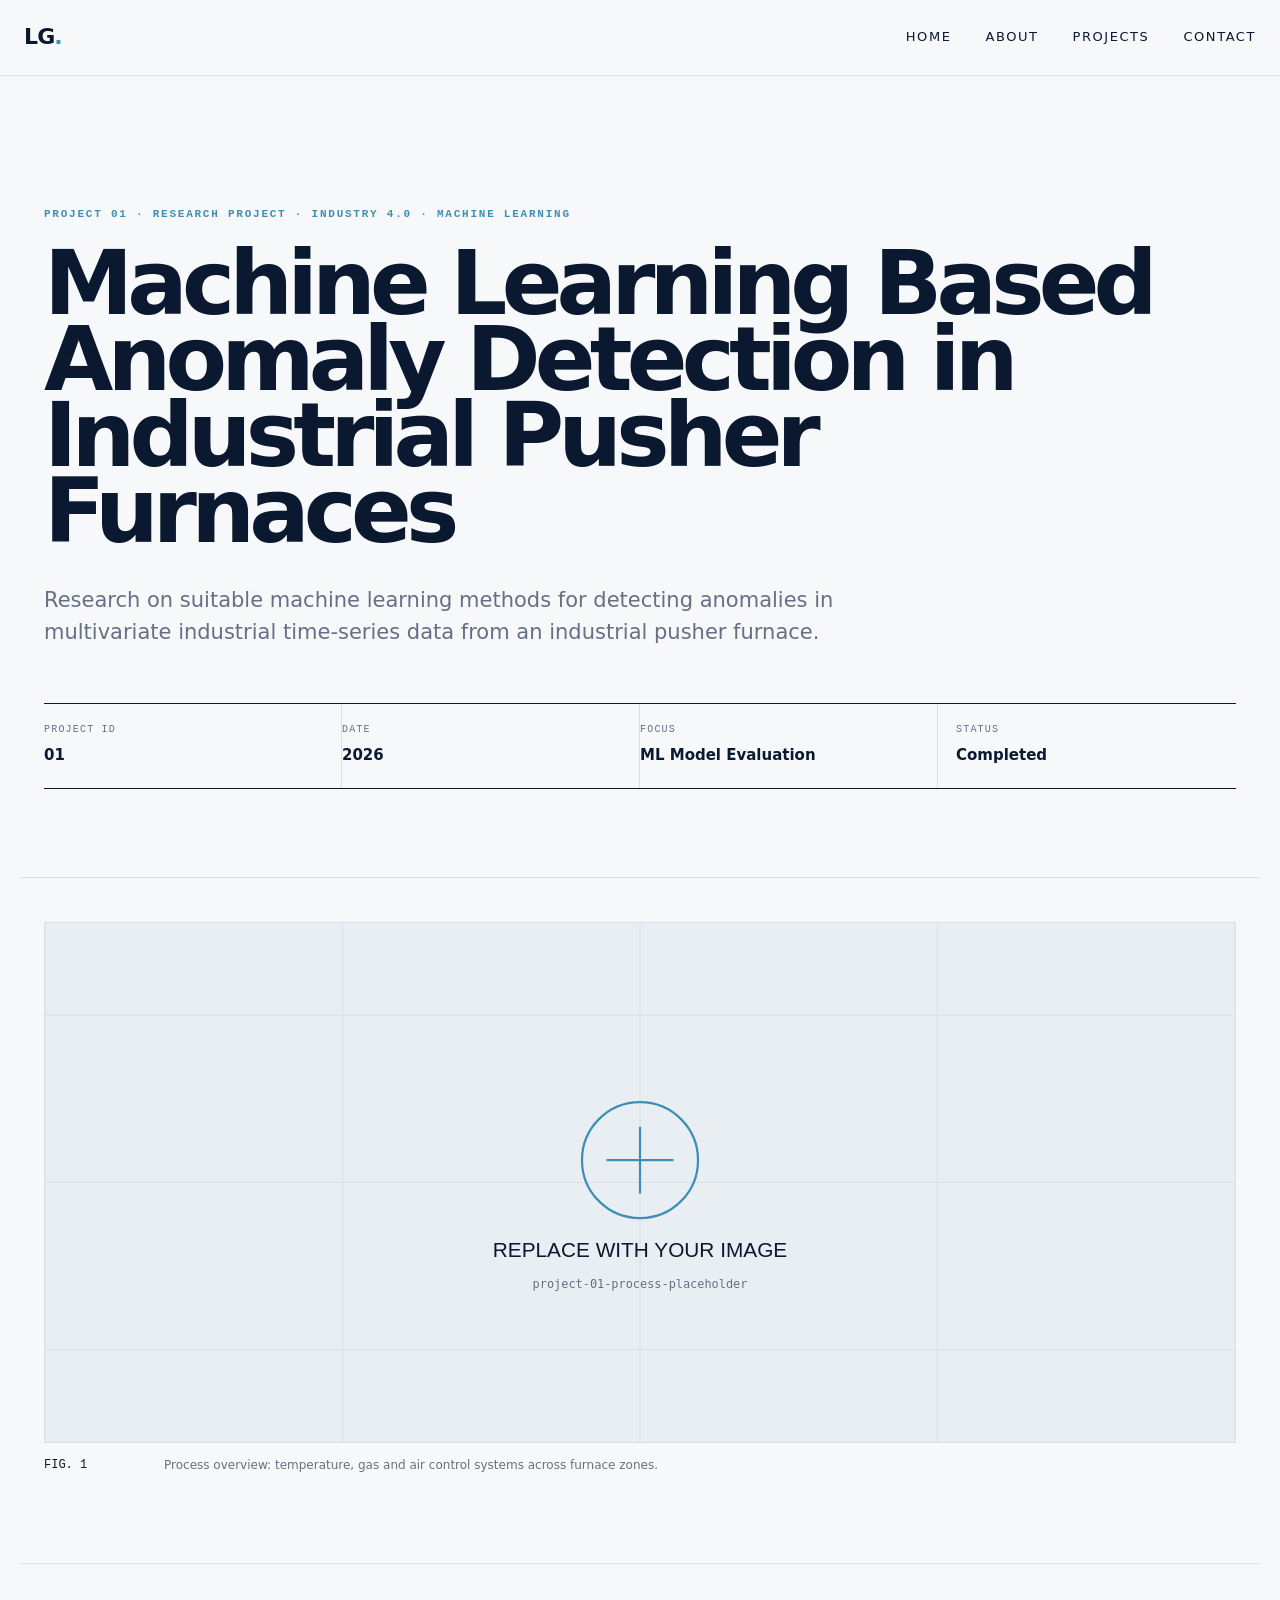
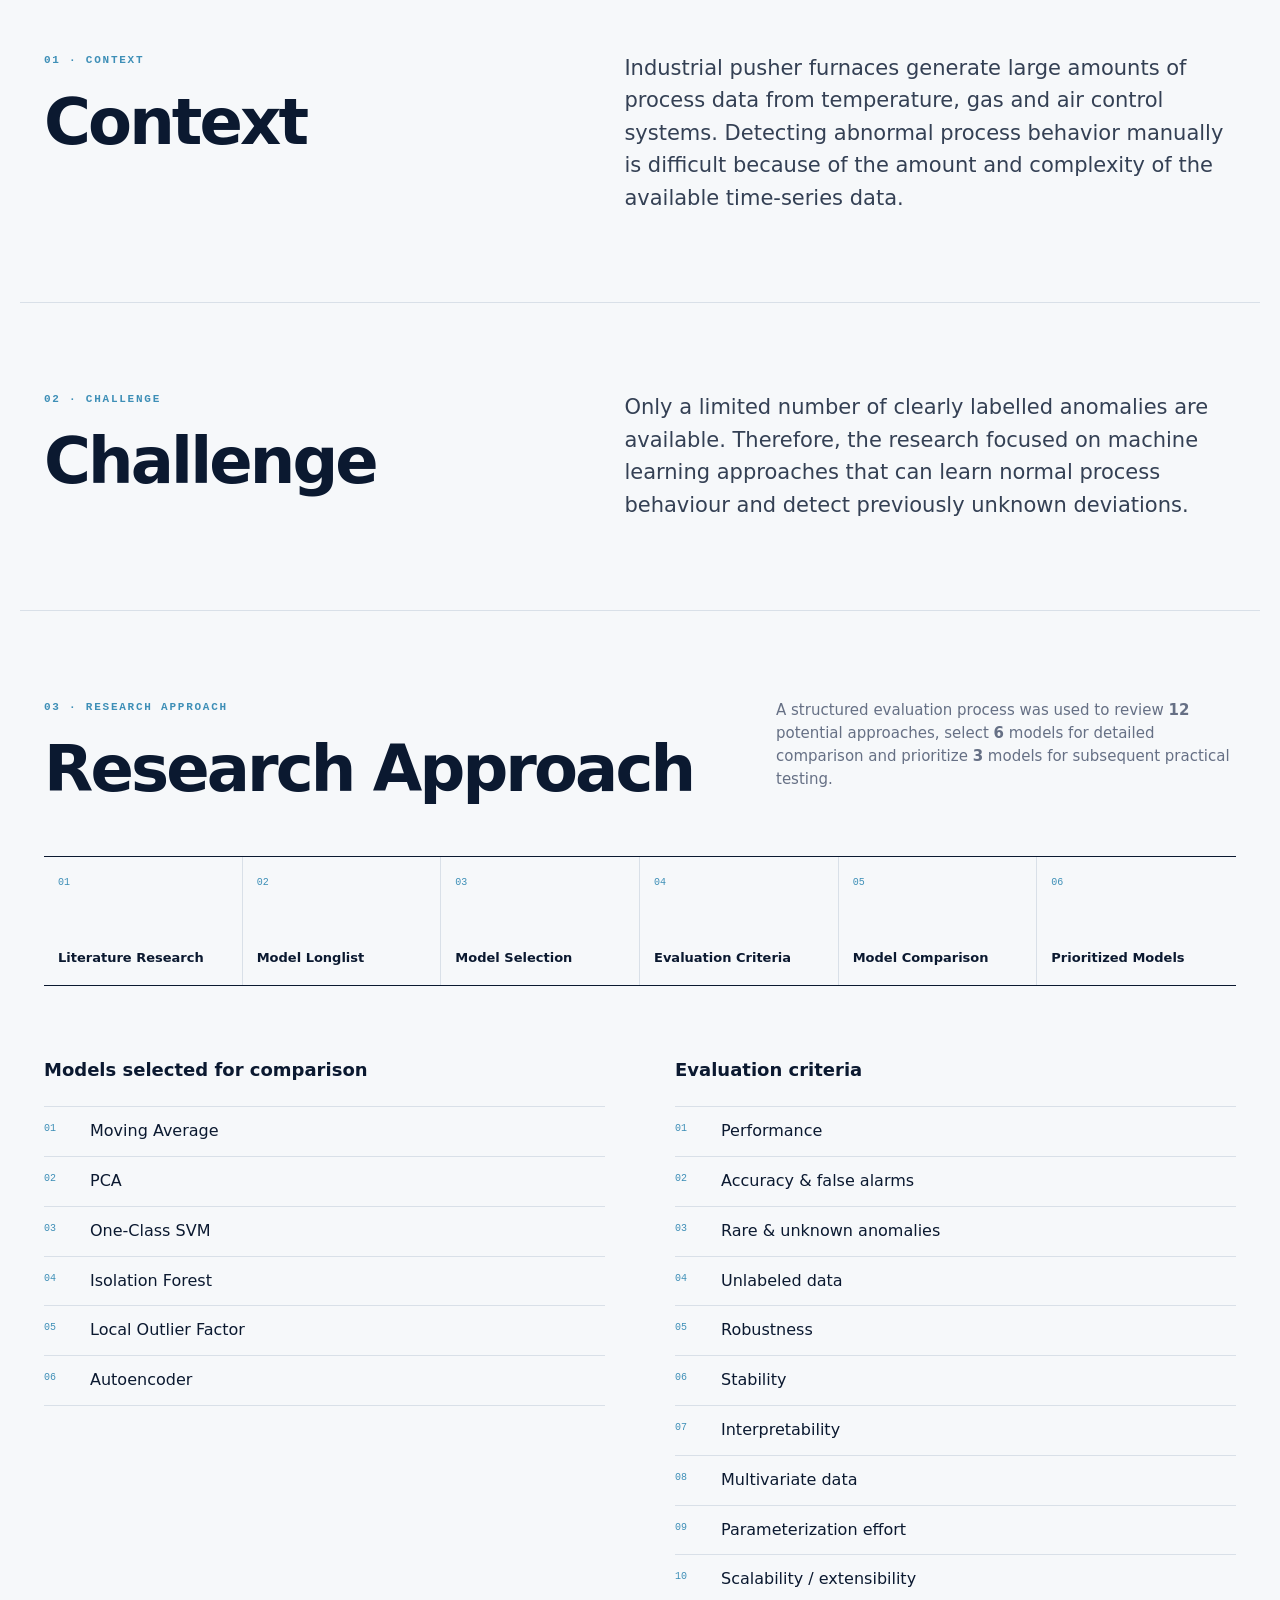
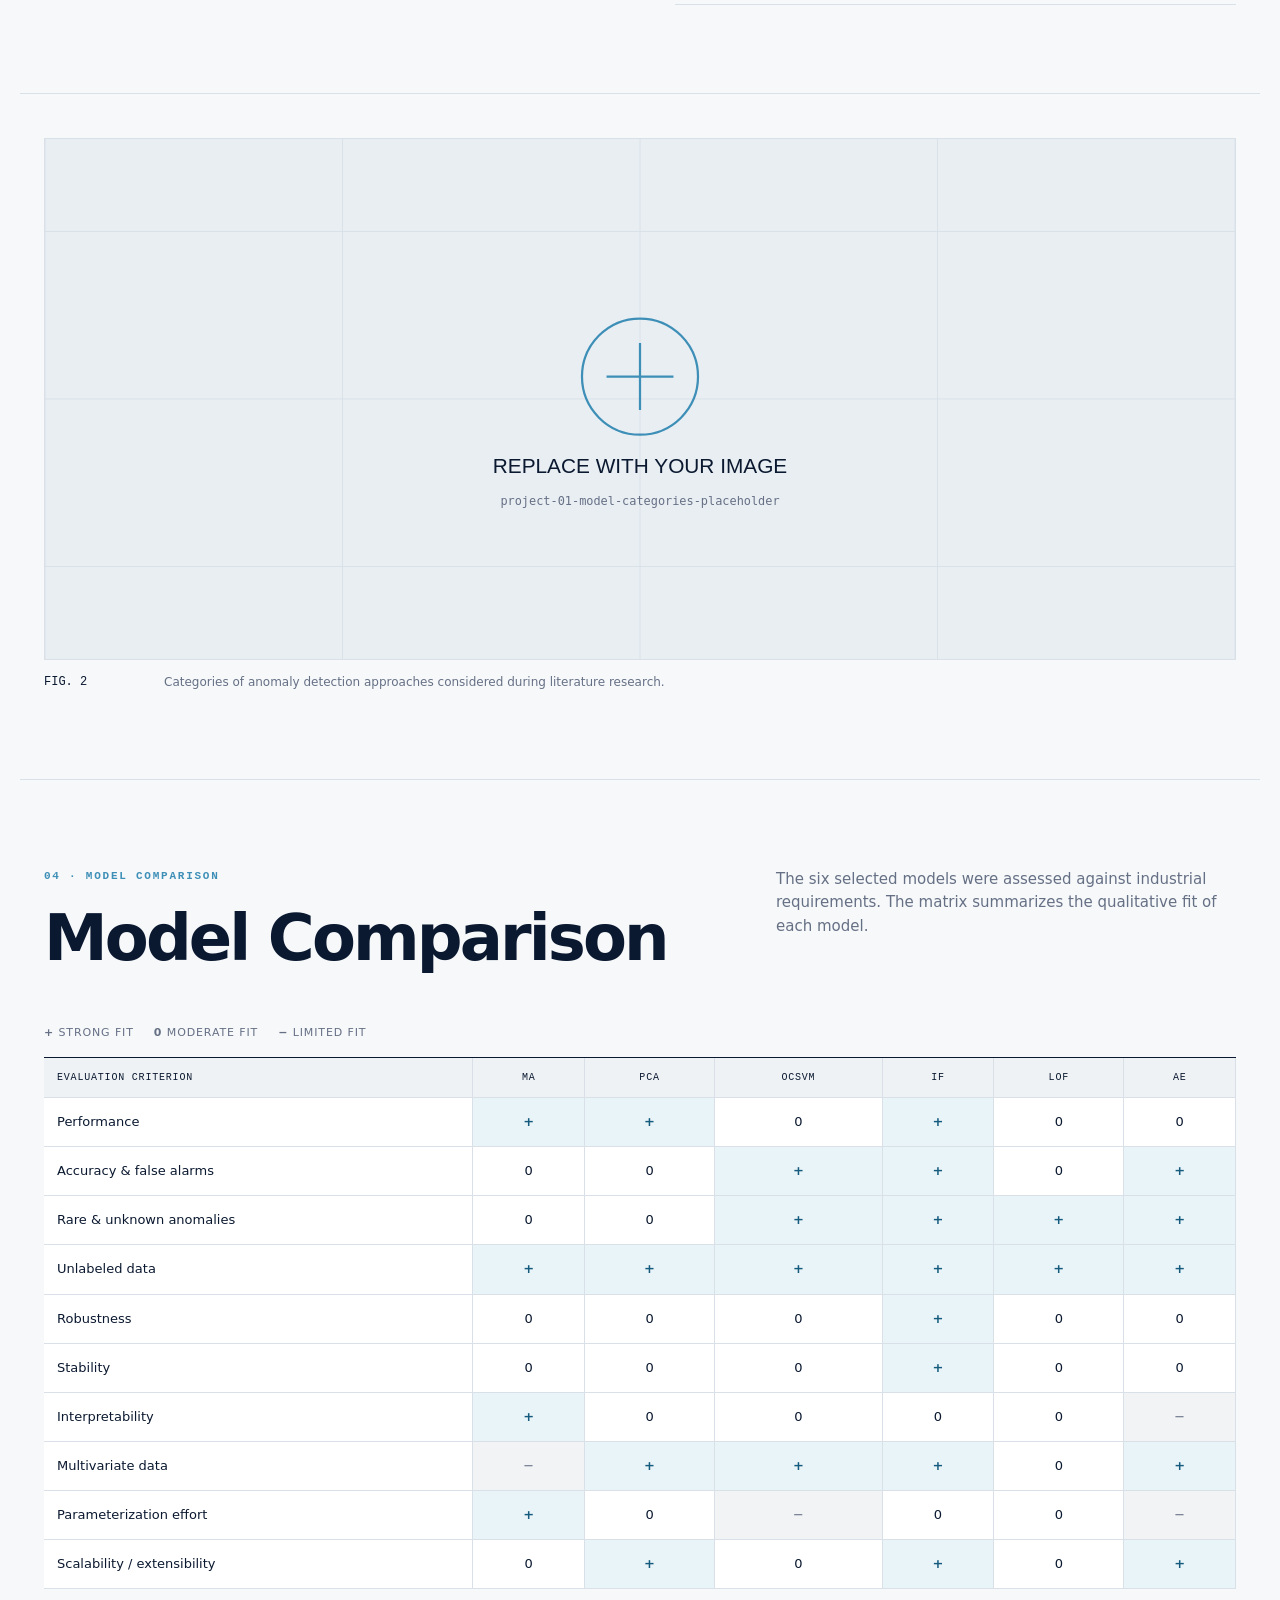
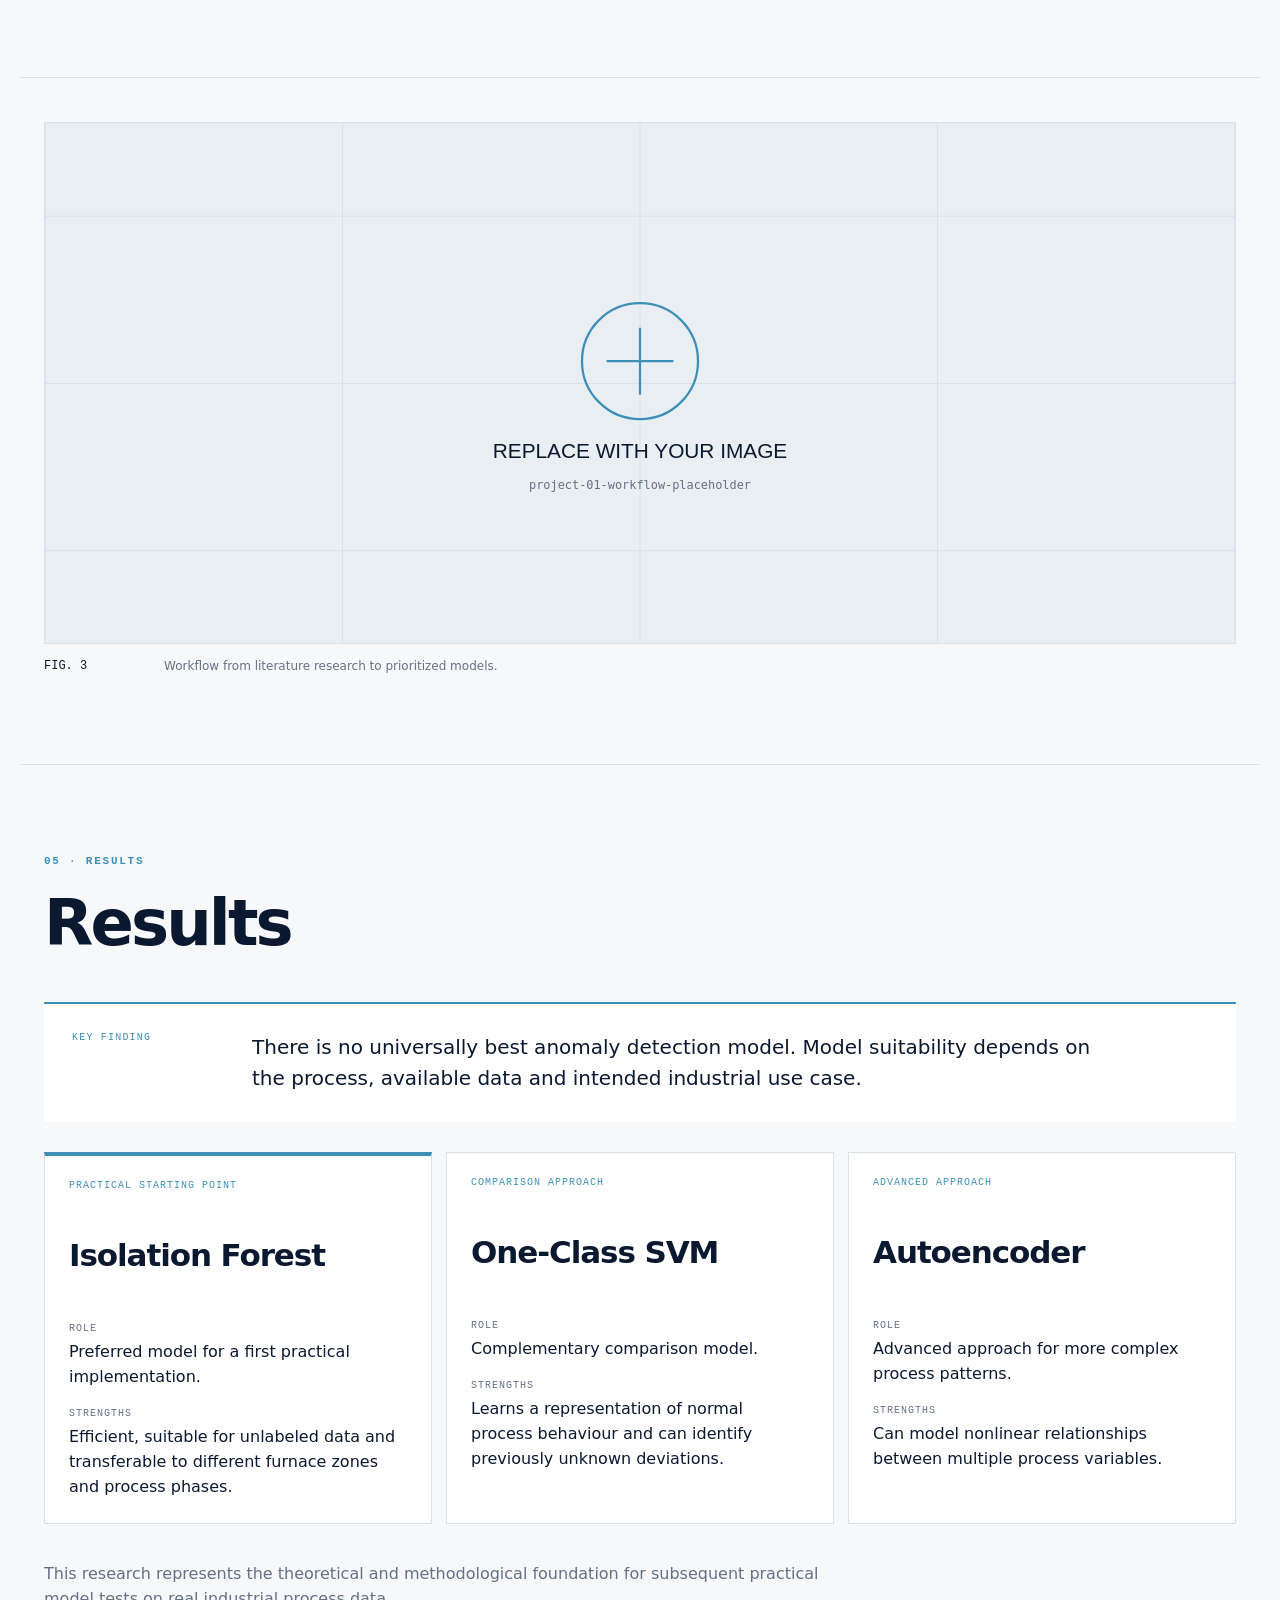
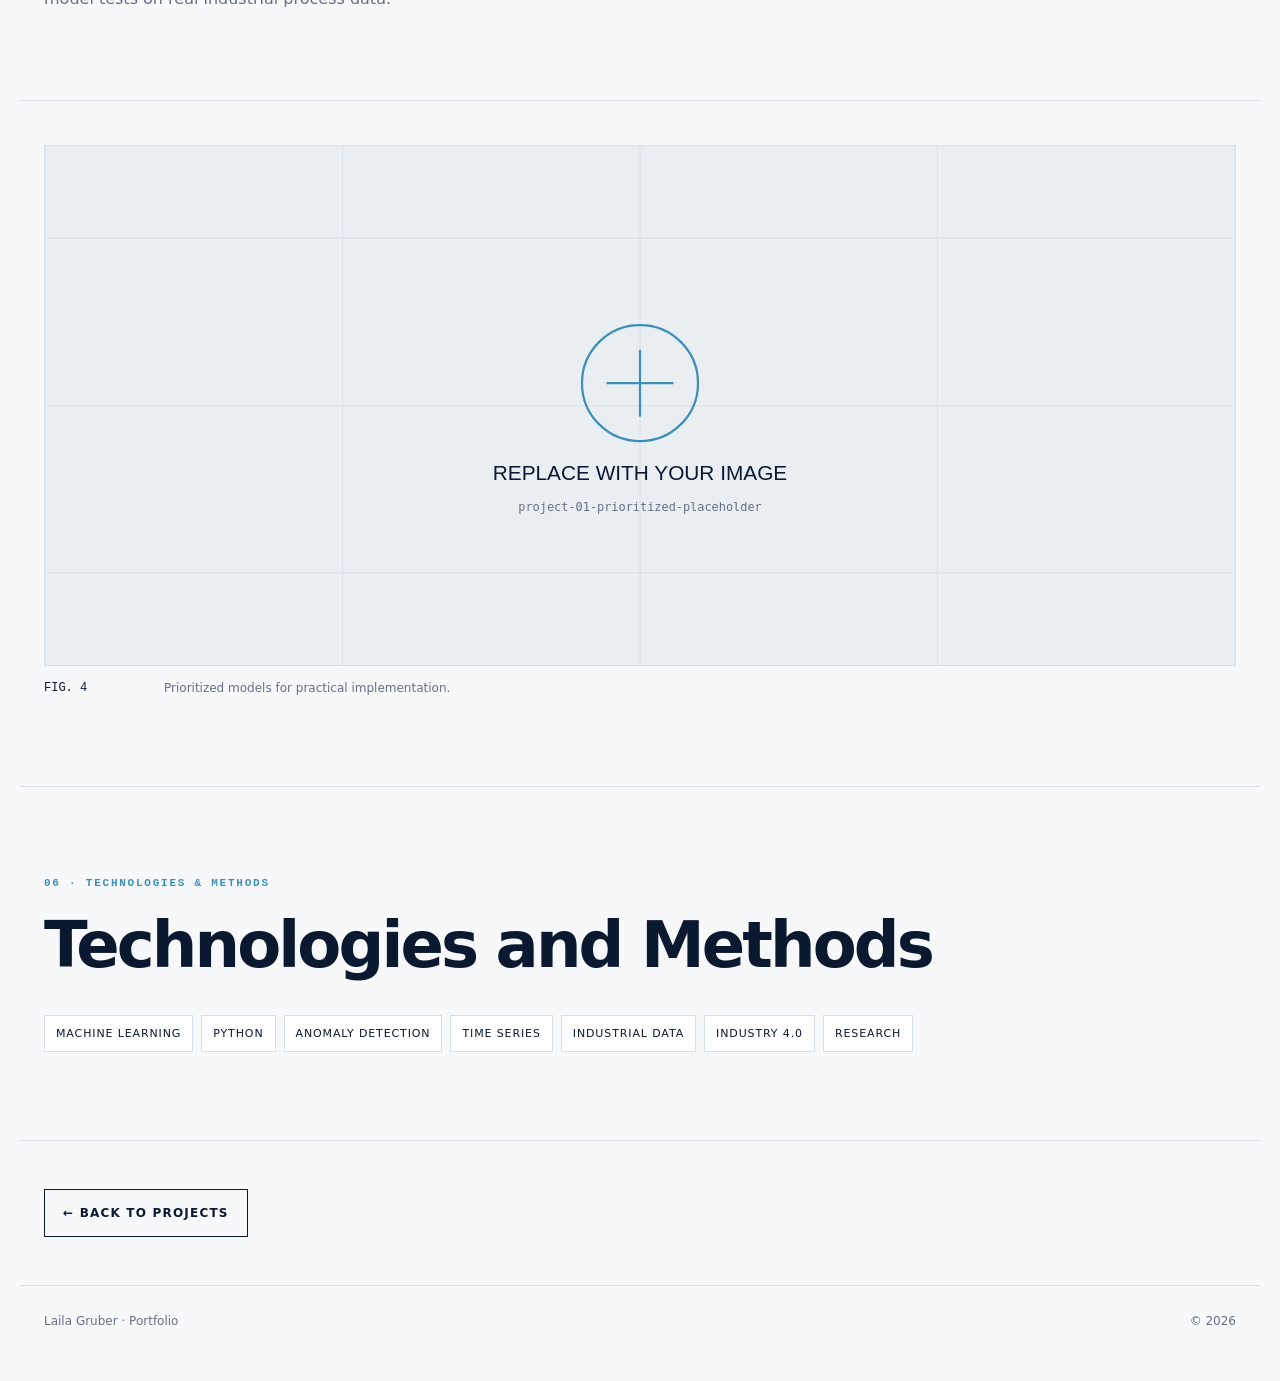
==== project-01.html @ 38bc77d9 "Initial portfolio" ====
<!doctype html>
<html lang="en">
<head>
  <meta charset="utf-8" />
  <meta name="viewport" content="width=device-width, initial-scale=1" />
  <meta name="description" content="Machine Learning Based Anomaly Detection in Industrial Pusher Furnaces — Laila Gruber." />
  <title>Project 01 · Laila Gruber</title>
  <link rel="stylesheet" href="styles.css" />
</head>
<body>
  <header class="site-header">
    <a class="brand" href="index.html">LG<span>.</span></a>
    <nav class="nav" aria-label="Primary navigation">
      <a href="index.html">Home</a>
      <a href="index.html#about">About</a>
      <a href="index.html#projects">Projects</a>
      <a href="index.html#contact">Contact</a>
    </nav>
  </header>

  <main class="project-page">
    <section class="section project-hero">
      <div class="eyebrow">PROJECT 01 · RESEARCH PROJECT · INDUSTRY 4.0 · MACHINE LEARNING</div>
      <h1>Machine Learning Based Anomaly Detection in Industrial Pusher Furnaces</h1>
      <p class="project-lead">Research on suitable machine learning methods for detecting anomalies in multivariate industrial time-series data from an industrial pusher furnace.</p>
      <div class="meta-grid">
        <div><span>Project ID</span><strong>01</strong></div>
        <div><span>Date</span><strong>2026</strong></div>
        <div><span>Focus</span><strong>ML Model Evaluation</strong></div>
        <div><span>Status</span><strong>Completed</strong></div>
      </div>
    </section>

    <section class="section figure-block">
      <img class="project-image" src="assets/project-01-process-placeholder.svg" alt="Industrial pusher furnace process overview placeholder" />
      <div class="figure-caption"><span>FIG. 1</span><p>Process overview: temperature, gas and air control systems across furnace zones.</p></div>
    </section>

    <section class="section text-grid">
      <div><div class="eyebrow">01 · CONTEXT</div><h2>Context</h2></div>
      <div class="project-prose"><p>Industrial pusher furnaces generate large amounts of process data from temperature, gas and air control systems. Detecting abnormal process behavior manually is difficult because of the amount and complexity of the available time-series data.</p></div>
    </section>

    <section class="section text-grid">
      <div><div class="eyebrow">02 · CHALLENGE</div><h2>Challenge</h2></div>
      <div class="project-prose"><p>Only a limited number of clearly labelled anomalies are available. Therefore, the research focused on machine learning approaches that can learn normal process behaviour and detect previously unknown deviations.</p></div>
    </section>

    <section class="section approach-section">
      <div class="section-head compact">
        <div><div class="eyebrow">03 · RESEARCH APPROACH</div><h2>Research Approach</h2></div>
        <p class="side-note">A structured evaluation process was used to review <strong>12</strong> potential approaches, select <strong>6</strong> models for detailed comparison and prioritize <strong>3</strong> models for subsequent practical testing.</p>
      </div>
      <div class="process-flow">
        <div><span>01</span><strong>Literature Research</strong></div>
        <div><span>02</span><strong>Model Longlist</strong></div>
        <div><span>03</span><strong>Model Selection</strong></div>
        <div><span>04</span><strong>Evaluation Criteria</strong></div>
        <div><span>05</span><strong>Model Comparison</strong></div>
        <div><span>06</span><strong>Prioritized Models</strong></div>
      </div>

      <div class="two-col-lists">
        <div>
          <h3>Models selected for comparison</h3>
          <ol class="number-list">
            <li>Moving Average</li><li>PCA</li><li>One-Class SVM</li><li>Isolation Forest</li><li>Local Outlier Factor</li><li>Autoencoder</li>
          </ol>
        </div>
        <div>
          <h3>Evaluation criteria</h3>
          <ol class="number-list">
            <li>Performance</li><li>Accuracy & false alarms</li><li>Rare & unknown anomalies</li><li>Unlabeled data</li><li>Robustness</li><li>Stability</li><li>Interpretability</li><li>Multivariate data</li><li>Parameterization effort</li><li>Scalability / extensibility</li>
          </ol>
        </div>
      </div>
    </section>

    <section class="section figure-block">
      <img class="project-image" src="assets/project-01-model-categories-placeholder.svg" alt="Machine learning model categories placeholder" />
      <div class="figure-caption"><span>FIG. 2</span><p>Categories of anomaly detection approaches considered during literature research.</p></div>
    </section>

    <section class="section comparison-section">
      <div class="section-head compact">
        <div><div class="eyebrow">04 · MODEL COMPARISON</div><h2>Model Comparison</h2></div>
        <p class="side-note">The six selected models were assessed against industrial requirements. The matrix summarizes the qualitative fit of each model.</p>
      </div>
      <div class="legend"><span><b>+</b> strong fit</span><span><b>0</b> moderate fit</span><span><b>−</b> limited fit</span></div>
      <div class="table-wrap">
        <table class="matrix">
          <thead><tr><th>Evaluation criterion</th><th>MA</th><th>PCA</th><th>OCSVM</th><th>IF</th><th>LOF</th><th>AE</th></tr></thead>
          <tbody>
            <tr><td>Performance</td><td class="plus">+</td><td class="plus">+</td><td>0</td><td class="plus">+</td><td>0</td><td>0</td></tr>
            <tr><td>Accuracy & false alarms</td><td>0</td><td>0</td><td class="plus">+</td><td class="plus">+</td><td>0</td><td class="plus">+</td></tr>
            <tr><td>Rare & unknown anomalies</td><td>0</td><td>0</td><td class="plus">+</td><td class="plus">+</td><td class="plus">+</td><td class="plus">+</td></tr>
            <tr><td>Unlabeled data</td><td class="plus">+</td><td class="plus">+</td><td class="plus">+</td><td class="plus">+</td><td class="plus">+</td><td class="plus">+</td></tr>
            <tr><td>Robustness</td><td>0</td><td>0</td><td>0</td><td class="plus">+</td><td>0</td><td>0</td></tr>
            <tr><td>Stability</td><td>0</td><td>0</td><td>0</td><td class="plus">+</td><td>0</td><td>0</td></tr>
            <tr><td>Interpretability</td><td class="plus">+</td><td>0</td><td>0</td><td>0</td><td>0</td><td class="minus">−</td></tr>
            <tr><td>Multivariate data</td><td class="minus">−</td><td class="plus">+</td><td class="plus">+</td><td class="plus">+</td><td>0</td><td class="plus">+</td></tr>
            <tr><td>Parameterization effort</td><td class="plus">+</td><td>0</td><td class="minus">−</td><td>0</td><td>0</td><td class="minus">−</td></tr>
            <tr><td>Scalability / extensibility</td><td>0</td><td class="plus">+</td><td>0</td><td class="plus">+</td><td>0</td><td class="plus">+</td></tr>
          </tbody>
        </table>
      </div>
    </section>

    <section class="section figure-block">
      <img class="project-image" src="assets/project-01-workflow-placeholder.svg" alt="Model comparison workflow placeholder" />
      <div class="figure-caption"><span>FIG. 3</span><p>Workflow from literature research to prioritized models.</p></div>
    </section>

    <section class="section results-section">
      <div class="eyebrow">05 · RESULTS</div>
      <h2>Results</h2>
      <div class="key-finding">
        <span>KEY FINDING</span>
        <p>There is no universally best anomaly detection model. Model suitability depends on the process, available data and intended industrial use case.</p>
      </div>
      <div class="result-grid">
        <article class="result-card featured"><div class="result-label">PRACTICAL STARTING POINT</div><h3>Isolation Forest</h3><dl><dt>Role</dt><dd>Preferred model for a first practical implementation.</dd><dt>Strengths</dt><dd>Efficient, suitable for unlabeled data and transferable to different furnace zones and process phases.</dd></dl></article>
        <article class="result-card"><div class="result-label">COMPARISON APPROACH</div><h3>One-Class SVM</h3><dl><dt>Role</dt><dd>Complementary comparison model.</dd><dt>Strengths</dt><dd>Learns a representation of normal process behaviour and can identify previously unknown deviations.</dd></dl></article>
        <article class="result-card"><div class="result-label">ADVANCED APPROACH</div><h3>Autoencoder</h3><dl><dt>Role</dt><dd>Advanced approach for more complex process patterns.</dd><dt>Strengths</dt><dd>Can model nonlinear relationships between multiple process variables.</dd></dl></article>
      </div>
      <p class="foundation-note">This research represents the theoretical and methodological foundation for subsequent practical model tests on real industrial process data.</p>
    </section>

    <section class="section figure-block">
      <img class="project-image" src="assets/project-01-prioritized-placeholder.svg" alt="Final prioritized models placeholder" />
      <div class="figure-caption"><span>FIG. 4</span><p>Prioritized models for practical implementation.</p></div>
    </section>

    <section class="section tech-section">
      <div class="eyebrow">06 · TECHNOLOGIES & METHODS</div>
      <h2>Technologies and Methods</h2>
      <div class="tech-tags"><span>Machine Learning</span><span>Python</span><span>Anomaly Detection</span><span>Time Series</span><span>Industrial Data</span><span>Industry 4.0</span><span>Research</span></div>
    </section>

    <section class="section project-next">
      <a class="btn btn-ghost" href="index.html#projects">← Back to projects</a>
    </section>
  </main>

  <footer class="footer"><span>Laila Gruber · Portfolio</span><span>© <span id="year"></span></span></footer>
  <script src="script.js"></script>
</body>
</html>
---- styles.css ----
:root {
  --bg: #f6f8fa;
  --surface: #ffffff;
  --ink: #0b1930;
  --muted: #667085;
  --line: #d9e0e8;
  --accent: #3e8fb7;
  --accent-soft: #e9f4f9;
  --dark: #0b1930;
  --max: 1240px;
}
*{box-sizing:border-box}html{scroll-behavior:smooth}body{margin:0;background:var(--bg);color:var(--ink);font-family:Inter,ui-sans-serif,system-ui,-apple-system,BlinkMacSystemFont,"Segoe UI",sans-serif;line-height:1.55}a{color:inherit;text-decoration:none}img{max-width:100%;display:block}.site-header{position:sticky;top:0;z-index:50;height:76px;display:flex;align-items:center;justify-content:space-between;padding:0 max(24px,calc((100vw - var(--max))/2));background:rgba(246,248,250,.92);backdrop-filter:blur(14px);border-bottom:1px solid var(--line)}.brand{font-size:22px;font-weight:800;letter-spacing:-.04em}.brand span,.accent{color:var(--accent)}.nav{display:flex;gap:34px;font-size:13px;text-transform:uppercase;letter-spacing:.12em}.nav a{position:relative}.nav a:after{content:"";position:absolute;left:0;right:100%;bottom:-8px;height:1px;background:var(--ink);transition:.25s}.nav a:hover:after{right:0}.section{max-width:var(--max);margin:auto;padding:110px 24px;border-bottom:1px solid var(--line)}.eyebrow{font-family:"SFMono-Regular",Consolas,monospace;font-size:11px;letter-spacing:.16em;text-transform:uppercase;color:var(--accent);font-weight:700;margin-bottom:22px}.hero{min-height:calc(100vh - 76px);display:grid;grid-template-columns:1.35fr .65fr;gap:70px;align-items:center}.hero h1,.project-hero h1{font-size:clamp(64px,9vw,132px);line-height:.85;letter-spacing:-.065em;margin:0 0 34px;font-weight:750}.hero-kicker{font-size:18px;font-weight:650;margin:0 0 24px}.hero-text{max-width:720px;color:var(--muted);font-size:17px}.hero-actions{display:flex;gap:12px;margin-top:36px}.btn{display:inline-flex;align-items:center;gap:18px;padding:14px 18px;border:1px solid var(--ink);font-size:12px;text-transform:uppercase;letter-spacing:.1em;font-weight:700;transition:.2s}.btn-primary{background:var(--ink);color:white}.btn-primary:hover{background:var(--accent);border-color:var(--accent)}.btn-ghost:hover{background:var(--surface)}.portrait-card{align-self:stretch;min-height:520px;display:flex;flex-direction:column;justify-content:flex-end}.portrait-card img{height:100%;min-height:470px;object-fit:cover;border:1px solid var(--line);background:#e8eef3}.portrait-meta{display:flex;justify-content:space-between;padding-top:10px;font:10px/1.2 "SFMono-Regular",Consolas,monospace;letter-spacing:.1em}.split,.text-grid{display:grid;grid-template-columns:.9fr 1.1fr;gap:80px}.section h2{font-size:clamp(42px,5vw,72px);line-height:.98;letter-spacing:-.045em;margin:0}.about-copy{font-size:18px;color:var(--muted)}.about-copy p{max-width:700px}.interest-grid{display:flex;flex-wrap:wrap;gap:8px;margin-top:36px}.interest-grid span,.tech-tags span{border:1px solid var(--line);background:var(--surface);padding:9px 11px;font-size:11px;text-transform:uppercase;letter-spacing:.08em}.section-head{display:flex;align-items:end;justify-content:space-between;margin-bottom:54px}.section-head.compact{align-items:start}.project-count{font:12px "SFMono-Regular",Consolas,monospace}.project-card{position:relative;display:grid;grid-template-columns:100px 1fr 60px;gap:32px;padding:38px 0;border-top:1px solid var(--ink);border-bottom:1px solid var(--ink);transition:.25s}.project-card:hover{background:var(--surface);padding-left:18px;padding-right:18px}.project-link{position:absolute;inset:0;z-index:2}.project-index{font:13px "SFMono-Regular",Consolas,monospace;color:var(--accent)}.project-tags{font-size:11px;text-transform:uppercase;letter-spacing:.1em;color:var(--muted);margin-bottom:18px}.project-main h3{font-size:clamp(28px,3.4vw,46px);line-height:1.02;letter-spacing:-.035em;margin:0 0 16px;max-width:900px}.project-main p{max-width:780px;color:var(--muted);margin:0}.project-arrow{font-size:28px;text-align:right}.contact{display:grid;grid-template-columns:1fr 1fr;align-items:end;gap:70px}.contact-links{display:flex;flex-direction:column}.contact-links a{display:flex;justify-content:space-between;padding:20px 0;border-top:1px solid var(--ink);font-size:20px}.contact-links a:last-child{border-bottom:1px solid var(--ink)}.footer{max-width:var(--max);margin:auto;padding:26px 24px 50px;display:flex;justify-content:space-between;color:var(--muted);font-size:12px}
.project-page .section{padding-top:88px;padding-bottom:88px}.project-hero{padding-top:130px!important}.project-hero h1{font-size:clamp(54px,7vw,104px);max-width:1150px}.project-lead{font-size:21px;color:var(--muted);max-width:850px;margin:30px 0 54px}.meta-grid{display:grid;grid-template-columns:repeat(4,1fr);border-top:1px solid var(--ink);border-bottom:1px solid var(--ink)}.meta-grid div{padding:20px 18px 20px 0;border-right:1px solid var(--line)}.meta-grid div:last-child{border-right:0;padding-left:18px}.meta-grid span{display:block;font:10px "SFMono-Regular",Consolas,monospace;text-transform:uppercase;letter-spacing:.12em;color:var(--muted);margin-bottom:8px}.meta-grid strong{font-size:15px}.figure-block{padding-top:44px!important}.project-image{width:100%;aspect-ratio:16/7;object-fit:cover;border:1px solid var(--line);background:var(--surface)}.figure-caption{display:grid;grid-template-columns:100px 1fr;gap:20px;padding-top:13px;font-size:12px;color:var(--muted)}.figure-caption span{font-family:"SFMono-Regular",Consolas,monospace;color:var(--ink)}.figure-caption p{margin:0}.project-prose{font-size:21px;color:#344054;max-width:760px}.project-prose p{margin:0}.side-note{max-width:460px;color:var(--muted);font-size:15px;margin:0}.process-flow{display:grid;grid-template-columns:repeat(6,1fr);margin-top:56px;border-top:1px solid var(--ink);border-bottom:1px solid var(--ink)}.process-flow div{padding:20px 14px;border-right:1px solid var(--line);min-height:128px;display:flex;flex-direction:column;justify-content:space-between}.process-flow div:last-child{border-right:0}.process-flow span{font:10px "SFMono-Regular",Consolas,monospace;color:var(--accent)}.process-flow strong{font-size:13px;line-height:1.2}.two-col-lists{display:grid;grid-template-columns:1fr 1fr;gap:70px;margin-top:70px}.two-col-lists h3{font-size:18px;margin:0 0 22px}.number-list{list-style:none;padding:0;margin:0;border-top:1px solid var(--line);counter-reset:item}.number-list li{counter-increment:item;padding:12px 0 12px 46px;border-bottom:1px solid var(--line);position:relative}.number-list li:before{content:counter(item,decimal-leading-zero);position:absolute;left:0;font:10px "SFMono-Regular",Consolas,monospace;color:var(--accent);top:16px}.legend{display:flex;gap:20px;margin:28px 0 16px;font-size:11px;text-transform:uppercase;letter-spacing:.08em;color:var(--muted)}.table-wrap{overflow-x:auto;border-top:1px solid var(--ink)}.matrix{width:100%;border-collapse:collapse;min-width:900px;background:var(--surface)}.matrix th,.matrix td{padding:14px 13px;border-bottom:1px solid var(--line);border-right:1px solid var(--line);text-align:center;font-size:13px}.matrix th:first-child,.matrix td:first-child{text-align:left;width:36%}.matrix th{font:10px "SFMono-Regular",Consolas,monospace;text-transform:uppercase;letter-spacing:.08em;background:#eef2f5}.matrix .plus{background:var(--accent-soft);font-weight:800;color:#155b7e}.matrix .minus{background:#f2f3f5;color:#667085}.key-finding{margin:48px 0 30px;padding:28px;border-top:2px solid var(--accent);background:var(--surface);display:grid;grid-template-columns:160px 1fr;gap:20px}.key-finding span{font:10px "SFMono-Regular",Consolas,monospace;letter-spacing:.12em;color:var(--accent)}.key-finding p{font-size:20px;max-width:850px;margin:0}.result-grid{display:grid;grid-template-columns:repeat(3,1fr);gap:14px}.result-card{background:var(--surface);border:1px solid var(--line);padding:24px;min-height:370px}.result-card.featured{border-top:4px solid var(--accent)}.result-label{font:10px "SFMono-Regular",Consolas,monospace;color:var(--accent);letter-spacing:.1em;margin-bottom:40px}.result-card h3{font-size:31px;letter-spacing:-.035em;margin:0 0 44px}.result-card dl{margin:0}.result-card dt{font:10px "SFMono-Regular",Consolas,monospace;text-transform:uppercase;letter-spacing:.1em;color:var(--muted);margin-top:18px}.result-card dd{margin:6px 0 0}.foundation-note{max-width:780px;color:var(--muted);font-size:16px;margin:38px 0 0}.tech-tags{display:flex;flex-wrap:wrap;gap:8px;margin-top:38px}.project-next{padding-top:48px!important;padding-bottom:48px!important}
.reveal{opacity:0;transform:translateY(18px);transition:opacity .65s ease,transform .65s ease}.reveal.visible{opacity:1;transform:none}
@media(max-width:900px){.site-header{padding:0 18px}.nav{gap:18px;font-size:11px}.section{padding:78px 18px}.hero{grid-template-columns:1fr;min-height:auto}.portrait-card{min-height:380px}.portrait-card img{min-height:380px}.split,.text-grid,.contact{grid-template-columns:1fr;gap:36px}.meta-grid{grid-template-columns:1fr 1fr}.process-flow{grid-template-columns:1fr 1fr 1fr}.result-grid{grid-template-columns:1fr}.section-head.compact{display:grid;gap:24px}.two-col-lists{grid-template-columns:1fr}.project-card{grid-template-columns:50px 1fr 30px}.project-hero{padding-top:90px!important}}
@media(max-width:600px){.nav{display:none}.hero h1{font-size:72px}.hero-actions{flex-direction:column;align-items:flex-start}.process-flow{grid-template-columns:1fr 1fr}.meta-grid{grid-template-columns:1fr}.meta-grid div{border-right:0;border-bottom:1px solid var(--line);padding-left:0!important}.meta-grid div:last-child{border-bottom:0}.figure-caption{grid-template-columns:60px 1fr}.key-finding{grid-template-columns:1fr}.project-page .section{padding-top:62px;padding-bottom:62px}}
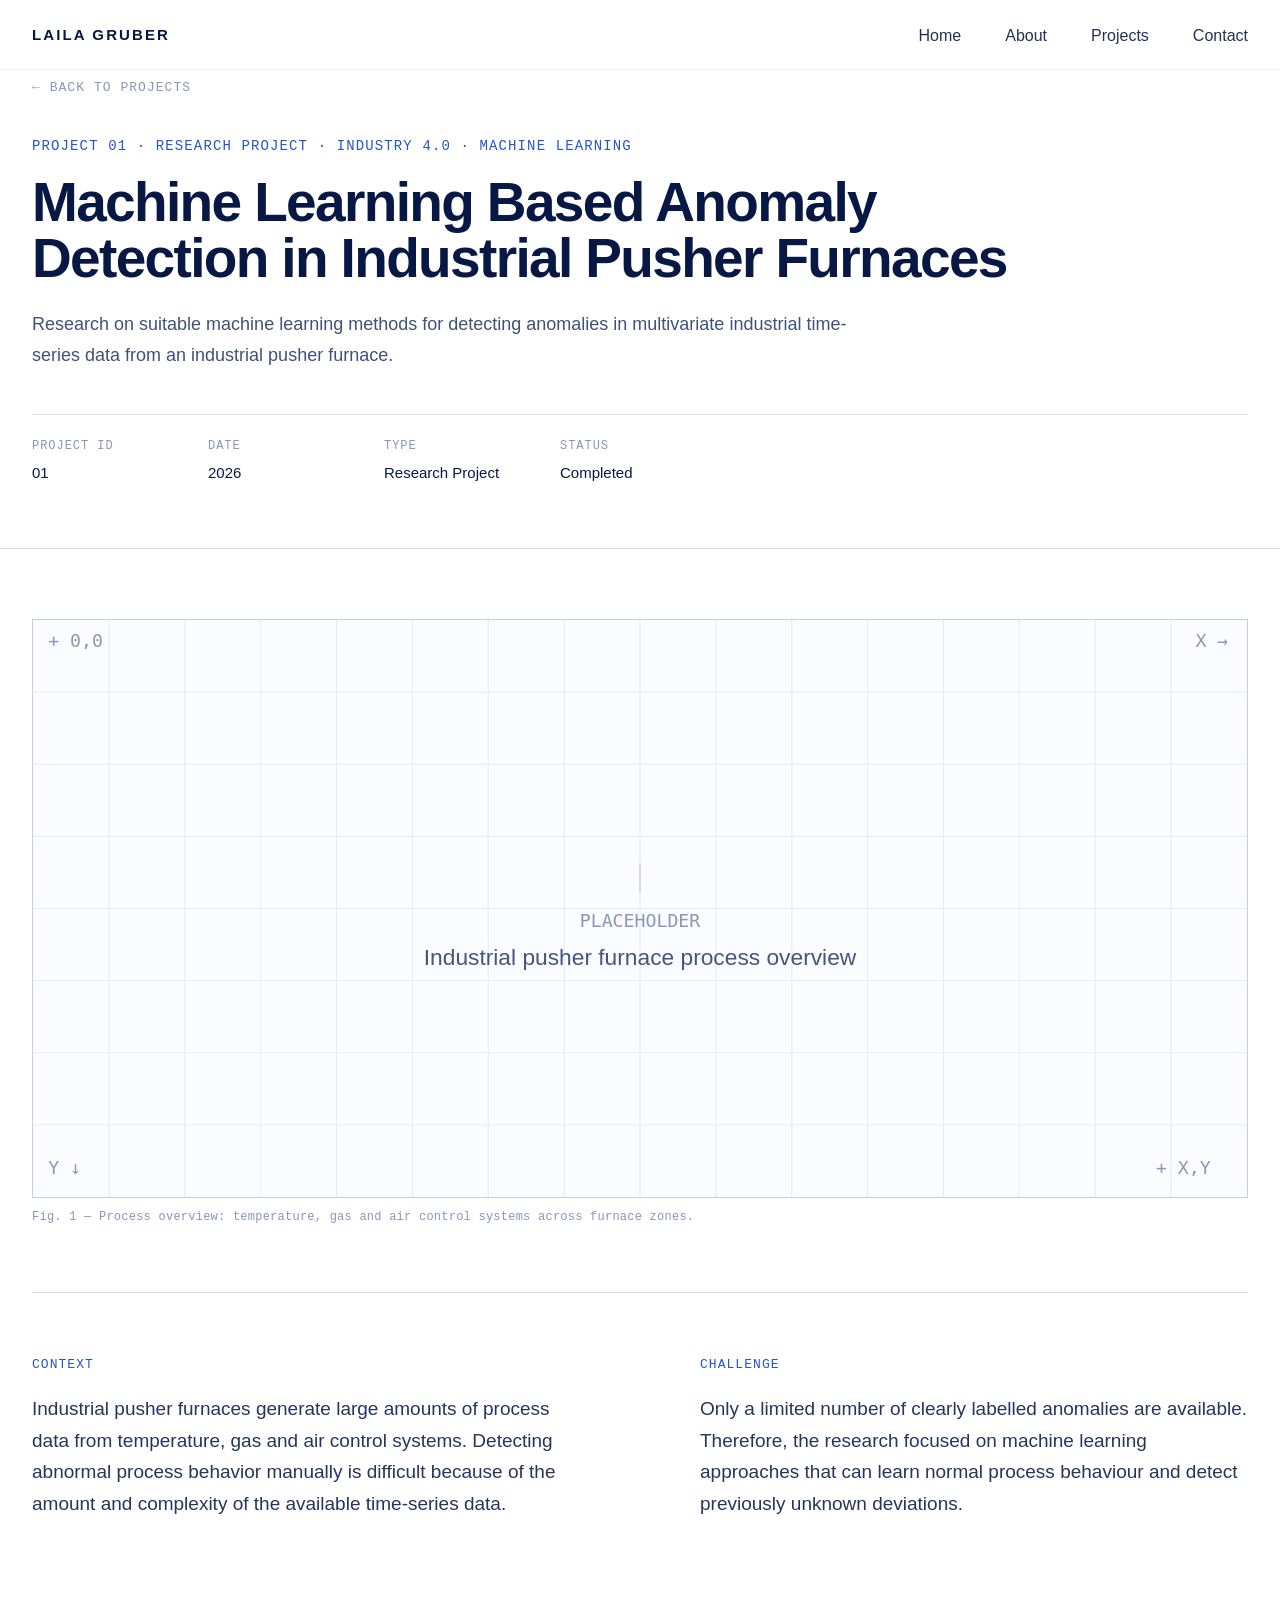
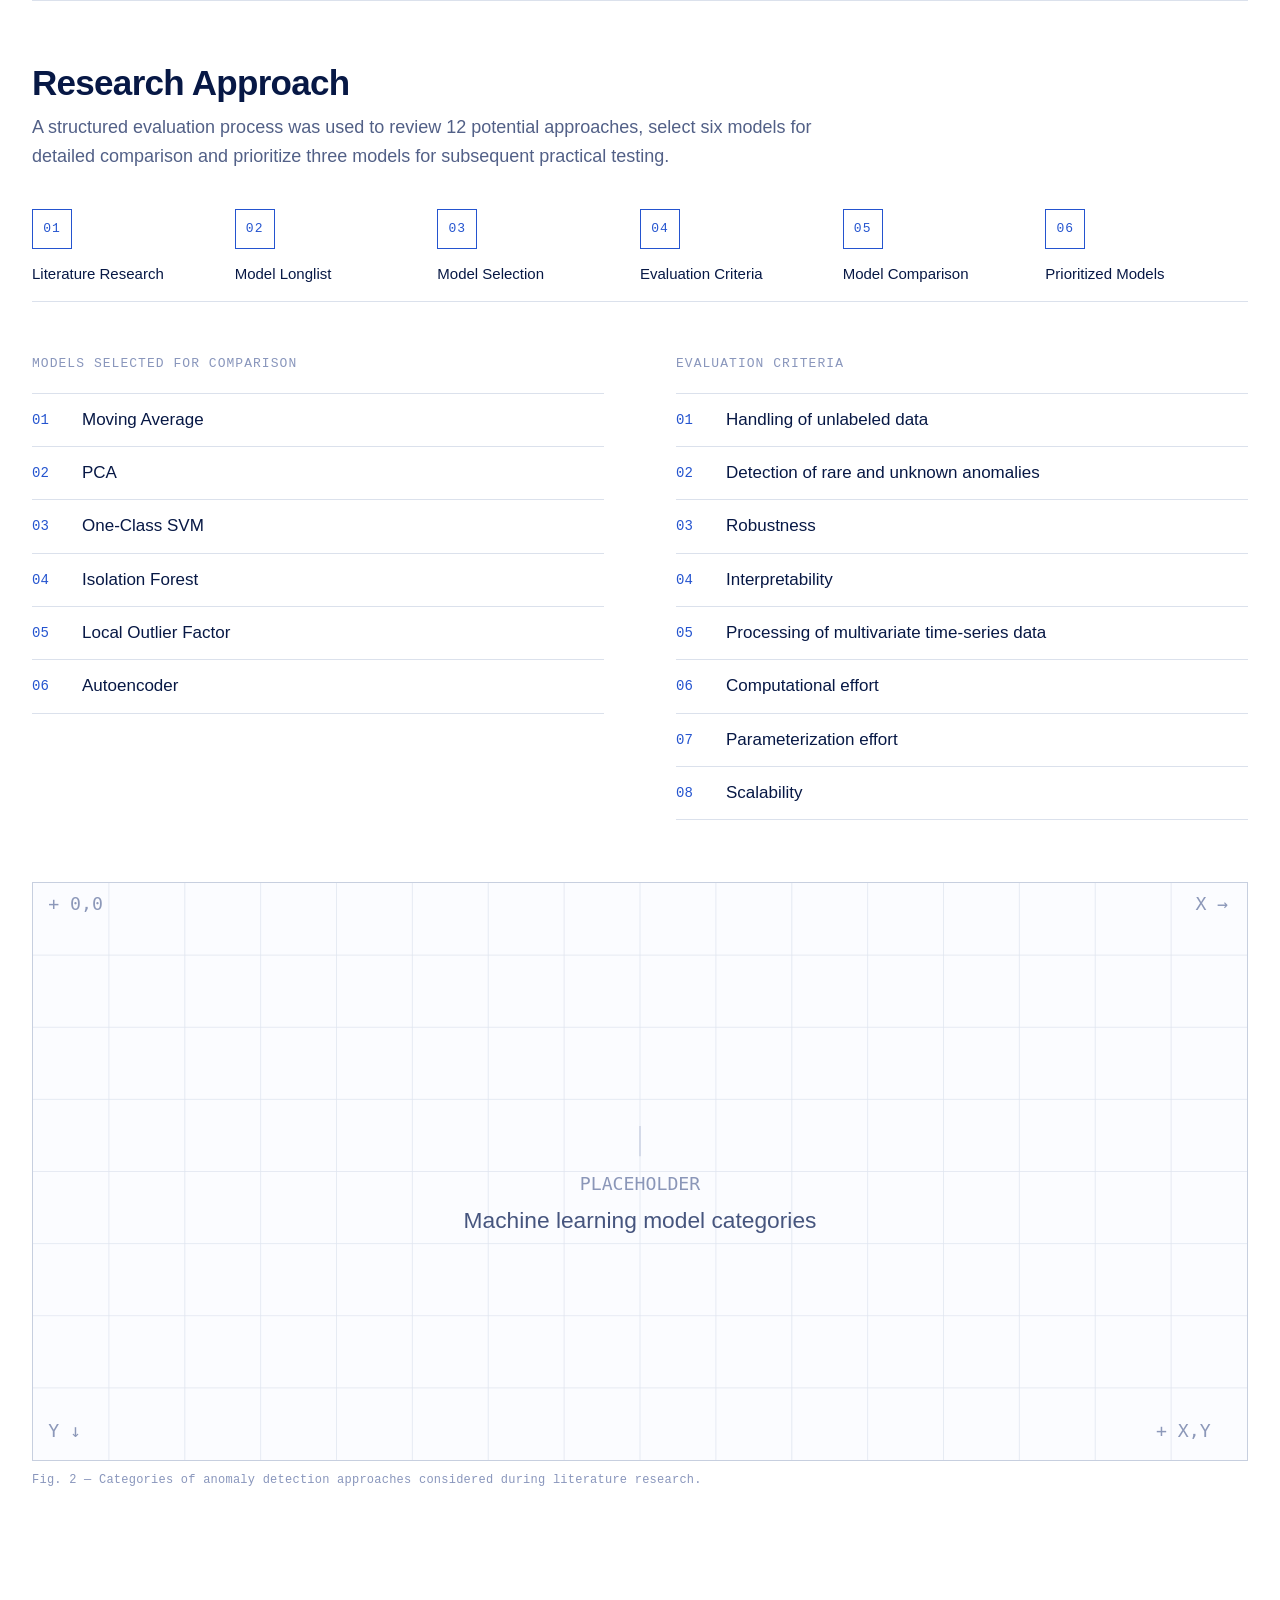
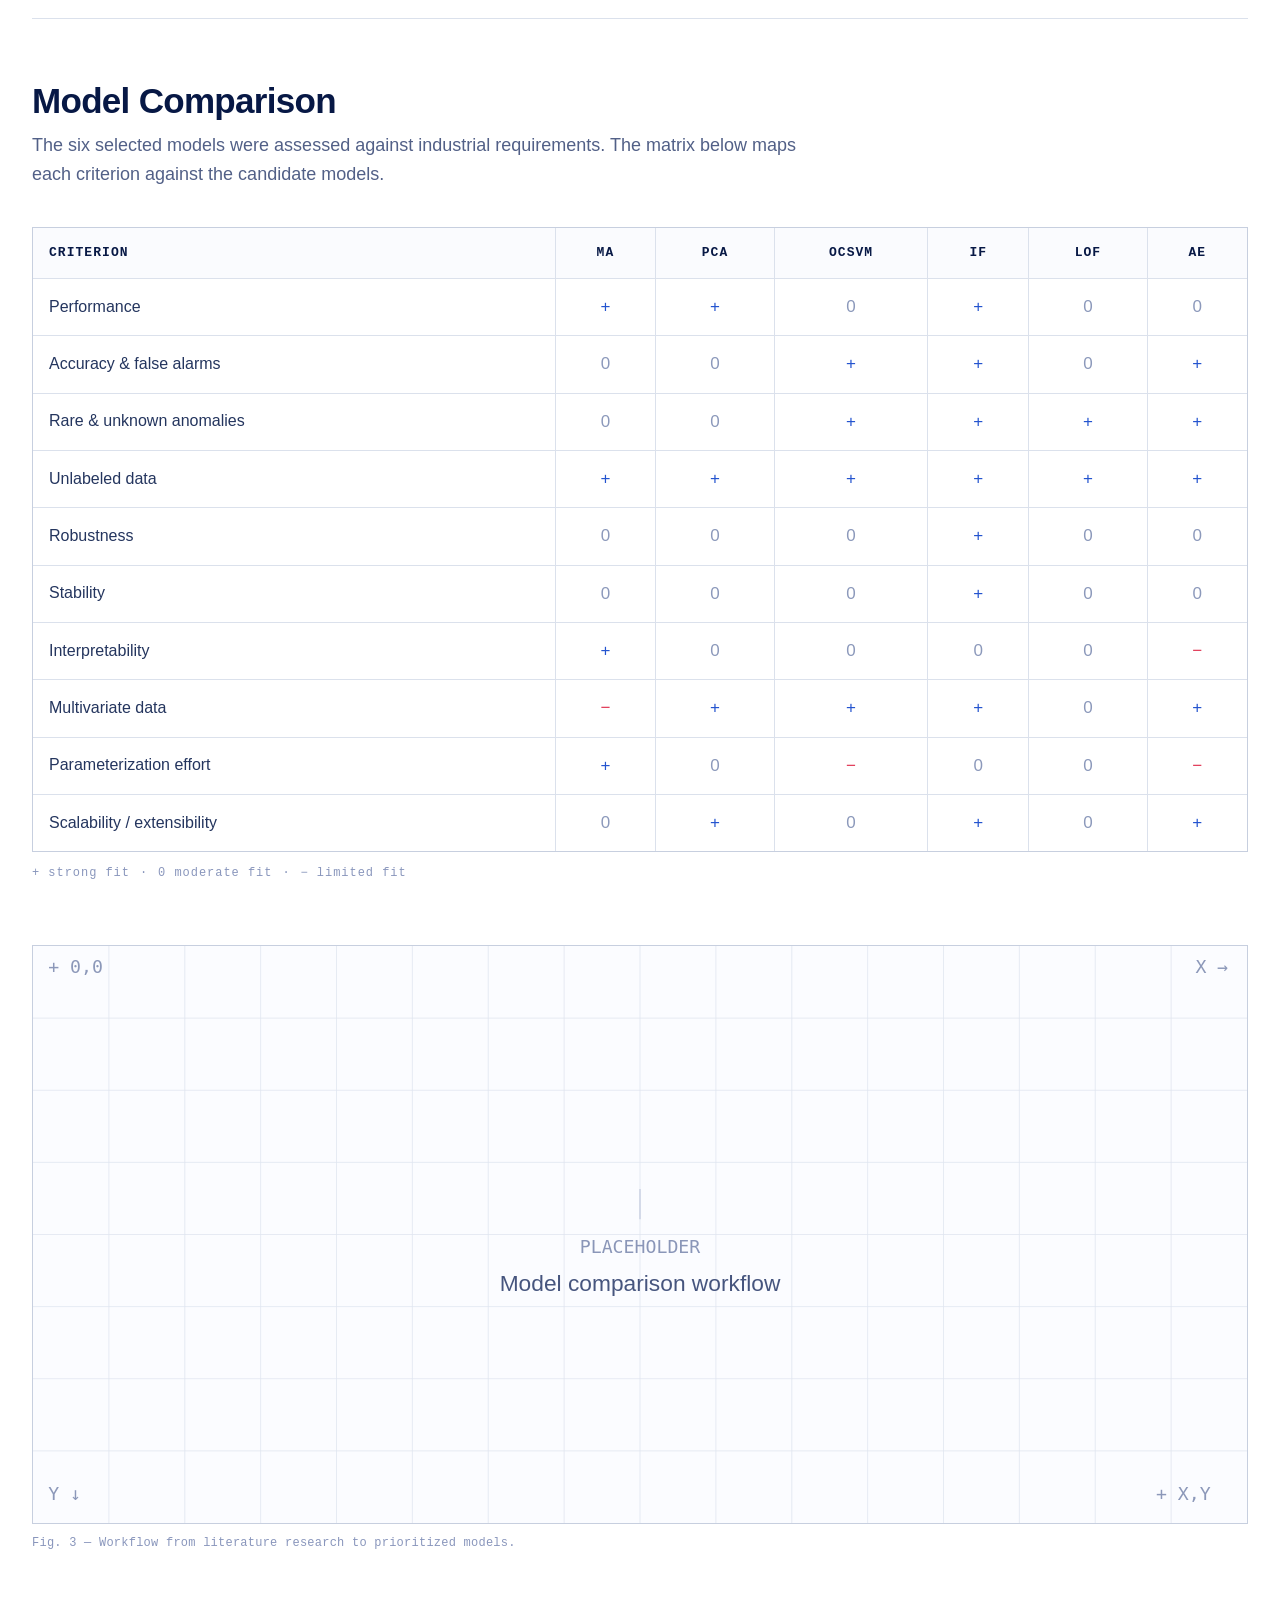
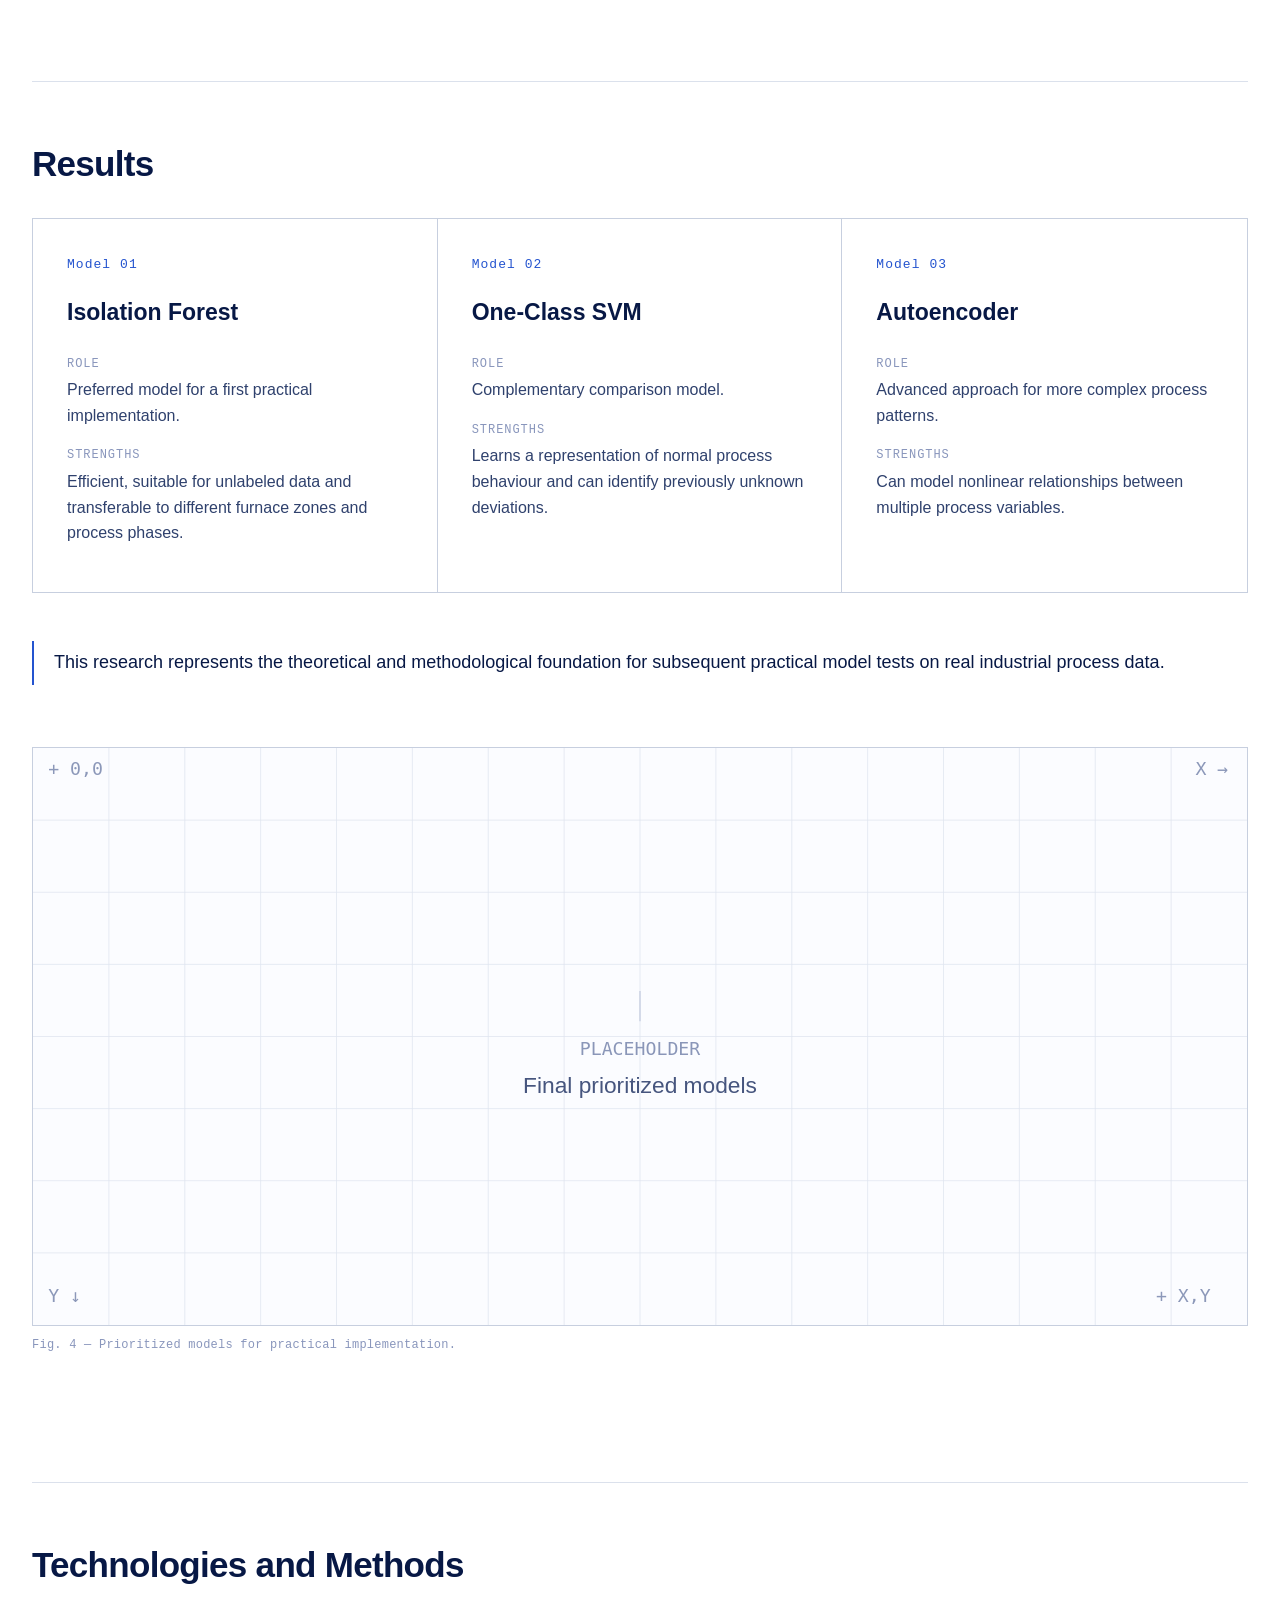
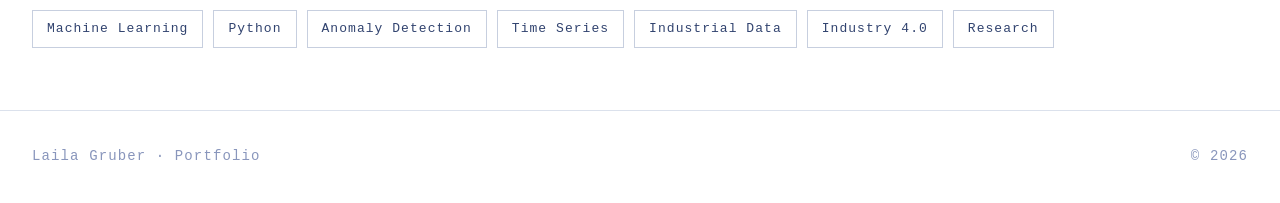
==== commit ef767422: "Match Base44 portfolio design" ====
--- a/project-01.html
+++ b/project-01.html
@@ -9,140 +9,145 @@
 </head>
 <body>
   <header class="site-header">
-    <a class="brand" href="index.html">LG<span>.</span></a>
-    <nav class="nav" aria-label="Primary navigation">
-      <a href="index.html">Home</a>
-      <a href="index.html#about">About</a>
-      <a href="index.html#projects">Projects</a>
-      <a href="index.html#contact">Contact</a>
-    </nav>
+    <div class="shell header-inner">
+      <a class="brand" href="index.html">LAILA GRUBER</a>
+      <nav class="nav" aria-label="Primary navigation">
+        <a href="index.html">Home</a>
+        <a href="index.html#about">About</a>
+        <a href="index.html#projects">Projects</a>
+        <a href="index.html#contact">Contact</a>
+      </nav>
+    </div>
   </header>
 
   <main class="project-page">
-    <section class="section project-hero">
-      <div class="eyebrow">PROJECT 01 · RESEARCH PROJECT · INDUSTRY 4.0 · MACHINE LEARNING</div>
-      <h1>Machine Learning Based Anomaly Detection in Industrial Pusher Furnaces</h1>
-      <p class="project-lead">Research on suitable machine learning methods for detecting anomalies in multivariate industrial time-series data from an industrial pusher furnace.</p>
-      <div class="meta-grid">
-        <div><span>Project ID</span><strong>01</strong></div>
-        <div><span>Date</span><strong>2026</strong></div>
-        <div><span>Focus</span><strong>ML Model Evaluation</strong></div>
-        <div><span>Status</span><strong>Completed</strong></div>
-      </div>
-    </section>
-
-    <section class="section figure-block">
-      <img class="project-image" src="assets/project-01-process-placeholder.svg" alt="Industrial pusher furnace process overview placeholder" />
-      <div class="figure-caption"><span>FIG. 1</span><p>Process overview: temperature, gas and air control systems across furnace zones.</p></div>
-    </section>
-
-    <section class="section text-grid">
-      <div><div class="eyebrow">01 · CONTEXT</div><h2>Context</h2></div>
-      <div class="project-prose"><p>Industrial pusher furnaces generate large amounts of process data from temperature, gas and air control systems. Detecting abnormal process behavior manually is difficult because of the amount and complexity of the available time-series data.</p></div>
-    </section>
-
-    <section class="section text-grid">
-      <div><div class="eyebrow">02 · CHALLENGE</div><h2>Challenge</h2></div>
-      <div class="project-prose"><p>Only a limited number of clearly labelled anomalies are available. Therefore, the research focused on machine learning approaches that can learn normal process behaviour and detect previously unknown deviations.</p></div>
-    </section>
-
-    <section class="section approach-section">
-      <div class="section-head compact">
-        <div><div class="eyebrow">03 · RESEARCH APPROACH</div><h2>Research Approach</h2></div>
-        <p class="side-note">A structured evaluation process was used to review <strong>12</strong> potential approaches, select <strong>6</strong> models for detailed comparison and prioritize <strong>3</strong> models for subsequent practical testing.</p>
-      </div>
-      <div class="process-flow">
-        <div><span>01</span><strong>Literature Research</strong></div>
-        <div><span>02</span><strong>Model Longlist</strong></div>
-        <div><span>03</span><strong>Model Selection</strong></div>
-        <div><span>04</span><strong>Evaluation Criteria</strong></div>
-        <div><span>05</span><strong>Model Comparison</strong></div>
-        <div><span>06</span><strong>Prioritized Models</strong></div>
-      </div>
-
-      <div class="two-col-lists">
-        <div>
-          <h3>Models selected for comparison</h3>
-          <ol class="number-list">
-            <li>Moving Average</li><li>PCA</li><li>One-Class SVM</li><li>Isolation Forest</li><li>Local Outlier Factor</li><li>Autoencoder</li>
-          </ol>
-        </div>
-        <div>
-          <h3>Evaluation criteria</h3>
-          <ol class="number-list">
-            <li>Performance</li><li>Accuracy & false alarms</li><li>Rare & unknown anomalies</li><li>Unlabeled data</li><li>Robustness</li><li>Stability</li><li>Interpretability</li><li>Multivariate data</li><li>Parameterization effort</li><li>Scalability / extensibility</li>
-          </ol>
+    <section class="project-intro section-white">
+      <div class="shell">
+        <a class="back-link mono" href="index.html#projects">← BACK TO PROJECTS</a>
+        <div class="project-eyebrow mono">PROJECT 01 · RESEARCH PROJECT · INDUSTRY 4.0 · MACHINE LEARNING</div>
+        <h1>Machine Learning Based Anomaly<br class="desktop-only"> Detection in Industrial Pusher Furnaces</h1>
+        <p class="project-lead">Research on suitable machine learning methods for detecting anomalies in multivariate industrial time-series data from an industrial pusher furnace.</p>
+        <div class="meta-row">
+          <div><span class="mono">PROJECT ID</span><strong>01</strong></div>
+          <div><span class="mono">DATE</span><strong>2026</strong></div>
+          <div><span class="mono">TYPE</span><strong>Research Project</strong></div>
+          <div><span class="mono">STATUS</span><strong>Completed</strong></div>
         </div>
       </div>
     </section>
 
-    <section class="section figure-block">
-      <img class="project-image" src="assets/project-01-model-categories-placeholder.svg" alt="Machine learning model categories placeholder" />
-      <div class="figure-caption"><span>FIG. 2</span><p>Categories of anomaly detection approaches considered during literature research.</p></div>
-    </section>
+    <section class="project-body section-white">
+      <div class="shell project-shell">
+        <figure class="project-figure">
+          <div class="placeholder-frame wide-frame"><img src="assets/project-01-process-placeholder.svg" alt="Industrial pusher furnace process overview placeholder"></div>
+          <figcaption class="figure-caption">Fig. 1 — Process overview: temperature, gas and air control systems across furnace zones.</figcaption>
+        </figure>
 
-    <section class="section comparison-section">
-      <div class="section-head compact">
-        <div><div class="eyebrow">04 · MODEL COMPARISON</div><h2>Model Comparison</h2></div>
-        <p class="side-note">The six selected models were assessed against industrial requirements. The matrix summarizes the qualitative fit of each model.</p>
+        <section class="context-grid lined-section">
+          <div><div class="project-mini mono">CONTEXT</div><p>Industrial pusher furnaces generate large amounts of process data from temperature, gas and air control systems. Detecting abnormal process behavior manually is difficult because of the amount and complexity of the available time-series data.</p></div>
+          <div><div class="project-mini mono">CHALLENGE</div><p>Only a limited number of clearly labelled anomalies are available. Therefore, the research focused on machine learning approaches that can learn normal process behaviour and detect previously unknown deviations.</p></div>
+        </section>
+
+        <section class="approach-block lined-section">
+          <h2>Research Approach</h2>
+          <p class="section-intro">A structured evaluation process was used to review 12 potential approaches, select six models for detailed comparison and prioritize three models for subsequent practical testing.</p>
+          <div class="process-row">
+            <div><span class="step-box mono">01</span><strong>Literature Research</strong></div>
+            <div><span class="step-box mono">02</span><strong>Model Longlist</strong></div>
+            <div><span class="step-box mono">03</span><strong>Model Selection</strong></div>
+            <div><span class="step-box mono">04</span><strong>Evaluation Criteria</strong></div>
+            <div><span class="step-box mono">05</span><strong>Model Comparison</strong></div>
+            <div><span class="step-box mono">06</span><strong>Prioritized Models</strong></div>
+          </div>
+
+          <div class="lists-grid">
+            <div>
+              <h3 class="mono">MODELS SELECTED FOR COMPARISON</h3>
+              <ol class="indexed-list">
+                <li><span>01</span>Moving Average</li>
+                <li><span>02</span>PCA</li>
+                <li><span>03</span>One-Class SVM</li>
+                <li><span>04</span>Isolation Forest</li>
+                <li><span>05</span>Local Outlier Factor</li>
+                <li><span>06</span>Autoencoder</li>
+              </ol>
+            </div>
+            <div>
+              <h3 class="mono">EVALUATION CRITERIA</h3>
+              <ol class="indexed-list">
+                <li><span>01</span>Handling of unlabeled data</li>
+                <li><span>02</span>Detection of rare and unknown anomalies</li>
+                <li><span>03</span>Robustness</li>
+                <li><span>04</span>Interpretability</li>
+                <li><span>05</span>Processing of multivariate time-series data</li>
+                <li><span>06</span>Computational effort</li>
+                <li><span>07</span>Parameterization effort</li>
+                <li><span>08</span>Scalability</li>
+              </ol>
+            </div>
+          </div>
+        </section>
+
+        <figure class="project-figure lined-section no-top-pad">
+          <div class="placeholder-frame wide-frame"><img src="assets/project-01-model-categories-placeholder.svg" alt="Machine learning model categories placeholder"></div>
+          <figcaption class="figure-caption">Fig. 2 — Categories of anomaly detection approaches considered during literature research.</figcaption>
+        </figure>
+
+        <section class="comparison-block lined-section">
+          <h2>Model Comparison</h2>
+          <p class="section-intro">The six selected models were assessed against industrial requirements. The matrix below maps each criterion against the candidate models.</p>
+          <div class="table-wrap">
+            <table class="matrix">
+              <thead><tr><th>CRITERION</th><th>MA</th><th>PCA</th><th>OCSVM</th><th>IF</th><th>LOF</th><th>AE</th></tr></thead>
+              <tbody>
+                <tr><td>Performance</td><td class="plus">+</td><td class="plus">+</td><td>0</td><td class="plus">+</td><td>0</td><td>0</td></tr>
+                <tr><td>Accuracy &amp; false alarms</td><td>0</td><td>0</td><td class="plus">+</td><td class="plus">+</td><td>0</td><td class="plus">+</td></tr>
+                <tr><td>Rare &amp; unknown anomalies</td><td>0</td><td>0</td><td class="plus">+</td><td class="plus">+</td><td class="plus">+</td><td class="plus">+</td></tr>
+                <tr><td>Unlabeled data</td><td class="plus">+</td><td class="plus">+</td><td class="plus">+</td><td class="plus">+</td><td class="plus">+</td><td class="plus">+</td></tr>
+                <tr><td>Robustness</td><td>0</td><td>0</td><td>0</td><td class="plus">+</td><td>0</td><td>0</td></tr>
+                <tr><td>Stability</td><td>0</td><td>0</td><td>0</td><td class="plus">+</td><td>0</td><td>0</td></tr>
+                <tr><td>Interpretability</td><td class="plus">+</td><td>0</td><td>0</td><td>0</td><td>0</td><td class="minus">−</td></tr>
+                <tr><td>Multivariate data</td><td class="minus">−</td><td class="plus">+</td><td class="plus">+</td><td class="plus">+</td><td>0</td><td class="plus">+</td></tr>
+                <tr><td>Parameterization effort</td><td class="plus">+</td><td>0</td><td class="minus">−</td><td>0</td><td>0</td><td class="minus">−</td></tr>
+                <tr><td>Scalability / extensibility</td><td>0</td><td class="plus">+</td><td>0</td><td class="plus">+</td><td>0</td><td class="plus">+</td></tr>
+              </tbody>
+            </table>
+          </div>
+          <div class="matrix-legend mono"><span>+ strong fit</span><span>·</span><span>0 moderate fit</span><span>·</span><span>− limited fit</span></div>
+        </section>
+
+        <figure class="project-figure lined-section no-top-pad">
+          <div class="placeholder-frame wide-frame"><img src="assets/project-01-workflow-placeholder.svg" alt="Model comparison workflow placeholder"></div>
+          <figcaption class="figure-caption">Fig. 3 — Workflow from literature research to prioritized models.</figcaption>
+        </figure>
+
+        <section class="results-block lined-section">
+          <h2>Results</h2>
+          <div class="results-grid">
+            <article><div class="model-no mono">Model 01</div><h3>Isolation Forest</h3><div class="result-k mono">ROLE</div><p>Preferred model for a first practical implementation.</p><div class="result-k mono">STRENGTHS</div><p>Efficient, suitable for unlabeled data and transferable to different furnace zones and process phases.</p></article>
+            <article><div class="model-no mono">Model 02</div><h3>One-Class SVM</h3><div class="result-k mono">ROLE</div><p>Complementary comparison model.</p><div class="result-k mono">STRENGTHS</div><p>Learns a representation of normal process behaviour and can identify previously unknown deviations.</p></article>
+            <article><div class="model-no mono">Model 03</div><h3>Autoencoder</h3><div class="result-k mono">ROLE</div><p>Advanced approach for more complex process patterns.</p><div class="result-k mono">STRENGTHS</div><p>Can model nonlinear relationships between multiple process variables.</p></article>
+          </div>
+          <p class="foundation-note">This research represents the theoretical and methodological foundation for subsequent practical model tests on real industrial process data.</p>
+        </section>
+
+        <figure class="project-figure lined-section no-top-pad">
+          <div class="placeholder-frame wide-frame"><img src="assets/project-01-prioritized-placeholder.svg" alt="Final prioritized models placeholder"></div>
+          <figcaption class="figure-caption">Fig. 4 — Prioritized models for practical implementation.</figcaption>
+        </figure>
+
+        <section class="tech-block lined-section">
+          <h2>Technologies and Methods</h2>
+          <div class="tech-tags"><span>Machine Learning</span><span>Python</span><span>Anomaly Detection</span><span>Time Series</span><span>Industrial Data</span><span>Industry 4.0</span><span>Research</span></div>
+        </section>
       </div>
-      <div class="legend"><span><b>+</b> strong fit</span><span><b>0</b> moderate fit</span><span><b>−</b> limited fit</span></div>
-      <div class="table-wrap">
-        <table class="matrix">
-          <thead><tr><th>Evaluation criterion</th><th>MA</th><th>PCA</th><th>OCSVM</th><th>IF</th><th>LOF</th><th>AE</th></tr></thead>
-          <tbody>
-            <tr><td>Performance</td><td class="plus">+</td><td class="plus">+</td><td>0</td><td class="plus">+</td><td>0</td><td>0</td></tr>
-            <tr><td>Accuracy & false alarms</td><td>0</td><td>0</td><td class="plus">+</td><td class="plus">+</td><td>0</td><td class="plus">+</td></tr>
-            <tr><td>Rare & unknown anomalies</td><td>0</td><td>0</td><td class="plus">+</td><td class="plus">+</td><td class="plus">+</td><td class="plus">+</td></tr>
-            <tr><td>Unlabeled data</td><td class="plus">+</td><td class="plus">+</td><td class="plus">+</td><td class="plus">+</td><td class="plus">+</td><td class="plus">+</td></tr>
-            <tr><td>Robustness</td><td>0</td><td>0</td><td>0</td><td class="plus">+</td><td>0</td><td>0</td></tr>
-            <tr><td>Stability</td><td>0</td><td>0</td><td>0</td><td class="plus">+</td><td>0</td><td>0</td></tr>
-            <tr><td>Interpretability</td><td class="plus">+</td><td>0</td><td>0</td><td>0</td><td>0</td><td class="minus">−</td></tr>
-            <tr><td>Multivariate data</td><td class="minus">−</td><td class="plus">+</td><td class="plus">+</td><td class="plus">+</td><td>0</td><td class="plus">+</td></tr>
-            <tr><td>Parameterization effort</td><td class="plus">+</td><td>0</td><td class="minus">−</td><td>0</td><td>0</td><td class="minus">−</td></tr>
-            <tr><td>Scalability / extensibility</td><td>0</td><td class="plus">+</td><td>0</td><td class="plus">+</td><td>0</td><td class="plus">+</td></tr>
-          </tbody>
-        </table>
-      </div>
-    </section>
-
-    <section class="section figure-block">
-      <img class="project-image" src="assets/project-01-workflow-placeholder.svg" alt="Model comparison workflow placeholder" />
-      <div class="figure-caption"><span>FIG. 3</span><p>Workflow from literature research to prioritized models.</p></div>
-    </section>
-
-    <section class="section results-section">
-      <div class="eyebrow">05 · RESULTS</div>
-      <h2>Results</h2>
-      <div class="key-finding">
-        <span>KEY FINDING</span>
-        <p>There is no universally best anomaly detection model. Model suitability depends on the process, available data and intended industrial use case.</p>
-      </div>
-      <div class="result-grid">
-        <article class="result-card featured"><div class="result-label">PRACTICAL STARTING POINT</div><h3>Isolation Forest</h3><dl><dt>Role</dt><dd>Preferred model for a first practical implementation.</dd><dt>Strengths</dt><dd>Efficient, suitable for unlabeled data and transferable to different furnace zones and process phases.</dd></dl></article>
-        <article class="result-card"><div class="result-label">COMPARISON APPROACH</div><h3>One-Class SVM</h3><dl><dt>Role</dt><dd>Complementary comparison model.</dd><dt>Strengths</dt><dd>Learns a representation of normal process behaviour and can identify previously unknown deviations.</dd></dl></article>
-        <article class="result-card"><div class="result-label">ADVANCED APPROACH</div><h3>Autoencoder</h3><dl><dt>Role</dt><dd>Advanced approach for more complex process patterns.</dd><dt>Strengths</dt><dd>Can model nonlinear relationships between multiple process variables.</dd></dl></article>
-      </div>
-      <p class="foundation-note">This research represents the theoretical and methodological foundation for subsequent practical model tests on real industrial process data.</p>
-    </section>
-
-    <section class="section figure-block">
-      <img class="project-image" src="assets/project-01-prioritized-placeholder.svg" alt="Final prioritized models placeholder" />
-      <div class="figure-caption"><span>FIG. 4</span><p>Prioritized models for practical implementation.</p></div>
-    </section>
-
-    <section class="section tech-section">
-      <div class="eyebrow">06 · TECHNOLOGIES & METHODS</div>
-      <h2>Technologies and Methods</h2>
-      <div class="tech-tags"><span>Machine Learning</span><span>Python</span><span>Anomaly Detection</span><span>Time Series</span><span>Industrial Data</span><span>Industry 4.0</span><span>Research</span></div>
-    </section>
-
-    <section class="section project-next">
-      <a class="btn btn-ghost" href="index.html#projects">← Back to projects</a>
     </section>
   </main>
 
-  <footer class="footer"><span>Laila Gruber · Portfolio</span><span>© <span id="year"></span></span></footer>
+  <footer class="footer">
+    <div class="shell footer-inner mono"><span>Laila Gruber · Portfolio</span><span>© <span id="year">2026</span></span></div>
+  </footer>
+
   <script src="script.js"></script>
 </body>
 </html>
--- a/styles.css
+++ b/styles.css
@@ -1,16 +1,121 @@
-:root {
-  --bg: #f6f8fa;
-  --surface: #ffffff;
-  --ink: #0b1930;
-  --muted: #667085;
-  --line: #d9e0e8;
-  --accent: #3e8fb7;
-  --accent-soft: #e9f4f9;
-  --dark: #0b1930;
-  --max: 1240px;
+:root{
+  --ink:#071845;
+  --body:#17244d;
+  --blue:#2454cf;
+  --muted:#8996bc;
+  --line:#dbe1ec;
+  --line-dark:#c7cfdf;
+  --soft:#f7f9fc;
+  --white:#ffffff;
+  --max:1380px;
 }
-*{box-sizing:border-box}html{scroll-behavior:smooth}body{margin:0;background:var(--bg);color:var(--ink);font-family:Inter,ui-sans-serif,system-ui,-apple-system,BlinkMacSystemFont,"Segoe UI",sans-serif;line-height:1.55}a{color:inherit;text-decoration:none}img{max-width:100%;display:block}.site-header{position:sticky;top:0;z-index:50;height:76px;display:flex;align-items:center;justify-content:space-between;padding:0 max(24px,calc((100vw - var(--max))/2));background:rgba(246,248,250,.92);backdrop-filter:blur(14px);border-bottom:1px solid var(--line)}.brand{font-size:22px;font-weight:800;letter-spacing:-.04em}.brand span,.accent{color:var(--accent)}.nav{display:flex;gap:34px;font-size:13px;text-transform:uppercase;letter-spacing:.12em}.nav a{position:relative}.nav a:after{content:"";position:absolute;left:0;right:100%;bottom:-8px;height:1px;background:var(--ink);transition:.25s}.nav a:hover:after{right:0}.section{max-width:var(--max);margin:auto;padding:110px 24px;border-bottom:1px solid var(--line)}.eyebrow{font-family:"SFMono-Regular",Consolas,monospace;font-size:11px;letter-spacing:.16em;text-transform:uppercase;color:var(--accent);font-weight:700;margin-bottom:22px}.hero{min-height:calc(100vh - 76px);display:grid;grid-template-columns:1.35fr .65fr;gap:70px;align-items:center}.hero h1,.project-hero h1{font-size:clamp(64px,9vw,132px);line-height:.85;letter-spacing:-.065em;margin:0 0 34px;font-weight:750}.hero-kicker{font-size:18px;font-weight:650;margin:0 0 24px}.hero-text{max-width:720px;color:var(--muted);font-size:17px}.hero-actions{display:flex;gap:12px;margin-top:36px}.btn{display:inline-flex;align-items:center;gap:18px;padding:14px 18px;border:1px solid var(--ink);font-size:12px;text-transform:uppercase;letter-spacing:.1em;font-weight:700;transition:.2s}.btn-primary{background:var(--ink);color:white}.btn-primary:hover{background:var(--accent);border-color:var(--accent)}.btn-ghost:hover{background:var(--surface)}.portrait-card{align-self:stretch;min-height:520px;display:flex;flex-direction:column;justify-content:flex-end}.portrait-card img{height:100%;min-height:470px;object-fit:cover;border:1px solid var(--line);background:#e8eef3}.portrait-meta{display:flex;justify-content:space-between;padding-top:10px;font:10px/1.2 "SFMono-Regular",Consolas,monospace;letter-spacing:.1em}.split,.text-grid{display:grid;grid-template-columns:.9fr 1.1fr;gap:80px}.section h2{font-size:clamp(42px,5vw,72px);line-height:.98;letter-spacing:-.045em;margin:0}.about-copy{font-size:18px;color:var(--muted)}.about-copy p{max-width:700px}.interest-grid{display:flex;flex-wrap:wrap;gap:8px;margin-top:36px}.interest-grid span,.tech-tags span{border:1px solid var(--line);background:var(--surface);padding:9px 11px;font-size:11px;text-transform:uppercase;letter-spacing:.08em}.section-head{display:flex;align-items:end;justify-content:space-between;margin-bottom:54px}.section-head.compact{align-items:start}.project-count{font:12px "SFMono-Regular",Consolas,monospace}.project-card{position:relative;display:grid;grid-template-columns:100px 1fr 60px;gap:32px;padding:38px 0;border-top:1px solid var(--ink);border-bottom:1px solid var(--ink);transition:.25s}.project-card:hover{background:var(--surface);padding-left:18px;padding-right:18px}.project-link{position:absolute;inset:0;z-index:2}.project-index{font:13px "SFMono-Regular",Consolas,monospace;color:var(--accent)}.project-tags{font-size:11px;text-transform:uppercase;letter-spacing:.1em;color:var(--muted);margin-bottom:18px}.project-main h3{font-size:clamp(28px,3.4vw,46px);line-height:1.02;letter-spacing:-.035em;margin:0 0 16px;max-width:900px}.project-main p{max-width:780px;color:var(--muted);margin:0}.project-arrow{font-size:28px;text-align:right}.contact{display:grid;grid-template-columns:1fr 1fr;align-items:end;gap:70px}.contact-links{display:flex;flex-direction:column}.contact-links a{display:flex;justify-content:space-between;padding:20px 0;border-top:1px solid var(--ink);font-size:20px}.contact-links a:last-child{border-bottom:1px solid var(--ink)}.footer{max-width:var(--max);margin:auto;padding:26px 24px 50px;display:flex;justify-content:space-between;color:var(--muted);font-size:12px}
-.project-page .section{padding-top:88px;padding-bottom:88px}.project-hero{padding-top:130px!important}.project-hero h1{font-size:clamp(54px,7vw,104px);max-width:1150px}.project-lead{font-size:21px;color:var(--muted);max-width:850px;margin:30px 0 54px}.meta-grid{display:grid;grid-template-columns:repeat(4,1fr);border-top:1px solid var(--ink);border-bottom:1px solid var(--ink)}.meta-grid div{padding:20px 18px 20px 0;border-right:1px solid var(--line)}.meta-grid div:last-child{border-right:0;padding-left:18px}.meta-grid span{display:block;font:10px "SFMono-Regular",Consolas,monospace;text-transform:uppercase;letter-spacing:.12em;color:var(--muted);margin-bottom:8px}.meta-grid strong{font-size:15px}.figure-block{padding-top:44px!important}.project-image{width:100%;aspect-ratio:16/7;object-fit:cover;border:1px solid var(--line);background:var(--surface)}.figure-caption{display:grid;grid-template-columns:100px 1fr;gap:20px;padding-top:13px;font-size:12px;color:var(--muted)}.figure-caption span{font-family:"SFMono-Regular",Consolas,monospace;color:var(--ink)}.figure-caption p{margin:0}.project-prose{font-size:21px;color:#344054;max-width:760px}.project-prose p{margin:0}.side-note{max-width:460px;color:var(--muted);font-size:15px;margin:0}.process-flow{display:grid;grid-template-columns:repeat(6,1fr);margin-top:56px;border-top:1px solid var(--ink);border-bottom:1px solid var(--ink)}.process-flow div{padding:20px 14px;border-right:1px solid var(--line);min-height:128px;display:flex;flex-direction:column;justify-content:space-between}.process-flow div:last-child{border-right:0}.process-flow span{font:10px "SFMono-Regular",Consolas,monospace;color:var(--accent)}.process-flow strong{font-size:13px;line-height:1.2}.two-col-lists{display:grid;grid-template-columns:1fr 1fr;gap:70px;margin-top:70px}.two-col-lists h3{font-size:18px;margin:0 0 22px}.number-list{list-style:none;padding:0;margin:0;border-top:1px solid var(--line);counter-reset:item}.number-list li{counter-increment:item;padding:12px 0 12px 46px;border-bottom:1px solid var(--line);position:relative}.number-list li:before{content:counter(item,decimal-leading-zero);position:absolute;left:0;font:10px "SFMono-Regular",Consolas,monospace;color:var(--accent);top:16px}.legend{display:flex;gap:20px;margin:28px 0 16px;font-size:11px;text-transform:uppercase;letter-spacing:.08em;color:var(--muted)}.table-wrap{overflow-x:auto;border-top:1px solid var(--ink)}.matrix{width:100%;border-collapse:collapse;min-width:900px;background:var(--surface)}.matrix th,.matrix td{padding:14px 13px;border-bottom:1px solid var(--line);border-right:1px solid var(--line);text-align:center;font-size:13px}.matrix th:first-child,.matrix td:first-child{text-align:left;width:36%}.matrix th{font:10px "SFMono-Regular",Consolas,monospace;text-transform:uppercase;letter-spacing:.08em;background:#eef2f5}.matrix .plus{background:var(--accent-soft);font-weight:800;color:#155b7e}.matrix .minus{background:#f2f3f5;color:#667085}.key-finding{margin:48px 0 30px;padding:28px;border-top:2px solid var(--accent);background:var(--surface);display:grid;grid-template-columns:160px 1fr;gap:20px}.key-finding span{font:10px "SFMono-Regular",Consolas,monospace;letter-spacing:.12em;color:var(--accent)}.key-finding p{font-size:20px;max-width:850px;margin:0}.result-grid{display:grid;grid-template-columns:repeat(3,1fr);gap:14px}.result-card{background:var(--surface);border:1px solid var(--line);padding:24px;min-height:370px}.result-card.featured{border-top:4px solid var(--accent)}.result-label{font:10px "SFMono-Regular",Consolas,monospace;color:var(--accent);letter-spacing:.1em;margin-bottom:40px}.result-card h3{font-size:31px;letter-spacing:-.035em;margin:0 0 44px}.result-card dl{margin:0}.result-card dt{font:10px "SFMono-Regular",Consolas,monospace;text-transform:uppercase;letter-spacing:.1em;color:var(--muted);margin-top:18px}.result-card dd{margin:6px 0 0}.foundation-note{max-width:780px;color:var(--muted);font-size:16px;margin:38px 0 0}.tech-tags{display:flex;flex-wrap:wrap;gap:8px;margin-top:38px}.project-next{padding-top:48px!important;padding-bottom:48px!important}
-.reveal{opacity:0;transform:translateY(18px);transition:opacity .65s ease,transform .65s ease}.reveal.visible{opacity:1;transform:none}
-@media(max-width:900px){.site-header{padding:0 18px}.nav{gap:18px;font-size:11px}.section{padding:78px 18px}.hero{grid-template-columns:1fr;min-height:auto}.portrait-card{min-height:380px}.portrait-card img{min-height:380px}.split,.text-grid,.contact{grid-template-columns:1fr;gap:36px}.meta-grid{grid-template-columns:1fr 1fr}.process-flow{grid-template-columns:1fr 1fr 1fr}.result-grid{grid-template-columns:1fr}.section-head.compact{display:grid;gap:24px}.two-col-lists{grid-template-columns:1fr}.project-card{grid-template-columns:50px 1fr 30px}.project-hero{padding-top:90px!important}}
-@media(max-width:600px){.nav{display:none}.hero h1{font-size:72px}.hero-actions{flex-direction:column;align-items:flex-start}.process-flow{grid-template-columns:1fr 1fr}.meta-grid{grid-template-columns:1fr}.meta-grid div{border-right:0;border-bottom:1px solid var(--line);padding-left:0!important}.meta-grid div:last-child{border-bottom:0}.figure-caption{grid-template-columns:60px 1fr}.key-finding{grid-template-columns:1fr}.project-page .section{padding-top:62px;padding-bottom:62px}}
+*{box-sizing:border-box}
+html{scroll-behavior:smooth}
+body{margin:0;background:var(--white);color:var(--body);font-family:Inter,Segoe UI,Arial,sans-serif;font-size:16px;line-height:1.55;-webkit-font-smoothing:antialiased}
+a{color:inherit;text-decoration:none}
+img{display:block;max-width:100%}
+.shell{width:min(var(--max),calc(100% - 64px));margin:0 auto}
+.mono,.micro-title,.section-label,.project-tags,.project-eyebrow,.project-mini,.matrix th,.model-no,.result-k,.figure-caption{font-family:"Courier New",ui-monospace,monospace;letter-spacing:.08em}
+.site-header{height:70px;border-bottom:1px solid #eef1f6;background:#fff;position:sticky;top:0;z-index:20}
+.header-inner{height:100%;display:flex;align-items:center;justify-content:space-between}
+.brand{font-weight:700;letter-spacing:.14em;font-size:15px;color:var(--ink)}
+.nav{display:flex;gap:44px;font-size:16px;color:#243153}
+.nav a{padding:23px 0 18px;border-bottom:2px solid transparent}
+.nav a:hover,.nav a.active{color:var(--blue);border-bottom-color:var(--blue)}
+.section-white{background:#fff}
+.section-soft{background:var(--soft)}
+.section-pad{padding:82px 0}
+.hero{padding:82px 0 92px}
+.hero-grid{display:grid;grid-template-columns:1.15fr .82fr;gap:92px;align-items:center}
+.hero-copy{max-width:680px}
+.micro-title{font-size:14px;color:var(--blue);display:flex;align-items:center;gap:12px;margin-bottom:24px}
+.micro-line{width:28px;height:1px;background:var(--blue);display:inline-block}
+h1,h2,h3,p{margin-top:0}
+.hero h1{font-size:68px;line-height:1.02;letter-spacing:-.035em;color:var(--ink);margin-bottom:22px;font-weight:700}
+.hero-kicker{font-size:18px;color:#3d4e7a;margin-bottom:34px}
+.hero-text{font-size:20px;line-height:1.6;max-width:650px;margin-bottom:40px;color:#2a3b67}
+.hero-actions{display:flex;gap:14px}
+.btn{display:inline-flex;align-items:center;gap:18px;padding:14px 22px;border:1px solid var(--line-dark);font-weight:600;color:var(--ink);min-height:52px}
+.btn-primary{background:var(--blue);border-color:var(--blue);color:#fff}
+.btn-secondary:hover{border-color:var(--blue);color:var(--blue)}
+.portrait-figure{margin:0;max-width:452px;justify-self:end;width:100%}
+.placeholder-frame{border:1px solid var(--line-dark);background:#fafcff;overflow:hidden}
+.portrait-frame{aspect-ratio:1/1.33}
+.placeholder-frame img{width:100%;height:100%;object-fit:cover}
+.portrait-figure figcaption{font-size:14px;color:var(--muted);padding-top:8px}
+.section-label{display:flex;align-items:center;gap:14px;font-size:13px;color:var(--muted);height:22px}
+.section-label span{color:var(--blue)}
+.section-label i{display:block;width:40px;height:1px;background:#9bb0ee}
+.section-label b{font-weight:400;letter-spacing:.14em}
+.about-grid{display:grid;grid-template-columns:1fr 1.55fr 1.25fr;column-gap:72px;align-items:start}
+.about-copy{padding-top:58px}
+.about-copy p{font-size:20px;line-height:1.72;color:#22345f}
+.about-lead{font-size:26px!important;line-height:1.45!important;color:var(--ink)!important;margin-bottom:26px}
+.interest-panel{padding-top:58px}
+.interest-panel h3,.lists-grid h3{font-size:13px;font-weight:400;color:var(--muted);margin:0 0 18px}
+.indexed-list{list-style:none;padding:0;margin:0;border-top:1px solid var(--line)}
+.indexed-list li{display:grid;grid-template-columns:48px 1fr;gap:2px;padding:15px 0;border-bottom:1px solid var(--line);font-size:18px;color:var(--ink)}
+.indexed-list li span{color:var(--blue);font-family:"Courier New",monospace;font-size:14px;padding-top:3px}
+.projects-wrap{padding-top:76px;padding-bottom:106px}
+.project-card{margin-top:50px;border:1px solid var(--line-dark);padding:42px 40px;display:grid;grid-template-columns:110px 1fr;position:relative;max-width:100%}
+.project-number{color:var(--blue);font-size:16px;padding-top:4px}
+.project-tags{font-size:14px;color:var(--muted);margin-bottom:14px}
+.project-content h2{font-size:30px;line-height:1.2;letter-spacing:-.02em;color:var(--ink);margin-bottom:18px;max-width:1050px}
+.project-content p{font-size:18px;line-height:1.65;max-width:900px;margin-bottom:26px;color:#31436f}
+.text-link{color:var(--blue);font-weight:600;font-size:16px}
+.contact-grid{display:grid;grid-template-columns:1fr 1fr;gap:110px;align-items:start}
+.contact-lead{font-size:27px;line-height:1.35;color:var(--ink);max-width:500px;margin-top:48px}
+.contact-links{border-top:1px solid var(--line);margin-top:62px}
+.contact-links a{display:grid;grid-template-columns:120px 1fr 24px;gap:20px;align-items:center;border-bottom:1px solid var(--line);padding:19px 0;color:var(--ink)}
+.contact-links span{font-size:13px;color:var(--muted)}
+.contact-links strong{font-size:18px;text-align:right;font-weight:500}
+.contact-links em{font-style:normal;color:var(--ink);text-align:right}
+.footer{border-top:1px solid var(--line);background:#fff}
+.footer-inner{height:92px;display:flex;align-items:center;justify-content:space-between;color:var(--muted);font-size:14px}
+
+/* project page */
+.project-intro{padding:0 0 62px;border-bottom:1px solid var(--line)}
+.back-link{display:inline-block;font-size:13px;color:var(--muted);padding:8px 0 38px}
+.project-eyebrow{font-size:14px;color:var(--blue);margin-bottom:16px}
+.project-intro h1{font-size:55px;line-height:1.03;letter-spacing:-.03em;color:var(--ink);max-width:1100px;margin-bottom:22px}
+.project-lead{font-size:18px;line-height:1.7;max-width:850px;color:#40517a;margin-bottom:44px}
+.meta-row{display:flex;gap:56px;border-top:1px solid var(--line);padding-top:22px}
+.meta-row div{min-width:120px}
+.meta-row span{display:block;font-size:12px;color:var(--muted);margin-bottom:5px}
+.meta-row strong{font-size:15px;color:var(--ink);font-weight:500}
+.project-shell{width:min(1260px,calc(100% - 64px));margin:0 auto}
+.project-body{padding:70px 0 0}
+.project-figure{margin:0 0 66px}
+.wide-frame{aspect-ratio:2.1/1}
+.figure-caption{font-size:12px;color:var(--muted);margin-top:10px;letter-spacing:.02em}
+.lined-section{border-top:1px solid var(--line);padding:62px 0}
+.no-top-pad{padding-top:0;border-top:none}
+.context-grid{display:grid;grid-template-columns:1fr 1fr;gap:120px}
+.project-mini{font-size:13px;color:var(--blue);margin-bottom:18px}
+.context-grid p{font-size:19px;line-height:1.65;color:#24355e}
+.approach-block h2,.comparison-block h2,.results-block h2,.tech-block h2{font-size:35px;line-height:1.15;letter-spacing:-.02em;color:var(--ink);margin-bottom:10px}
+.section-intro{font-size:18px;line-height:1.6;max-width:800px;color:#526087;margin-bottom:38px}
+.process-row{display:grid;grid-template-columns:repeat(6,1fr);gap:0;margin:30px 0 52px}
+.process-row>div{border-bottom:1px solid var(--line);padding:0 18px 18px 0;min-height:84px}
+.step-box{display:flex;width:40px;height:40px;border:1px solid var(--blue);align-items:center;justify-content:center;color:var(--blue);font-size:13px;margin-bottom:16px}
+.process-row strong{display:block;color:var(--ink);font-size:15px;line-height:1.25;font-weight:500}
+.lists-grid{display:grid;grid-template-columns:1fr 1fr;gap:72px}
+.lists-grid .indexed-list li{font-size:17px;padding:13px 0}
+.table-wrap{overflow-x:auto;border:1px solid var(--line-dark)}
+.matrix{width:100%;border-collapse:collapse;min-width:820px;background:#fff}
+.matrix th,.matrix td{border-right:1px solid var(--line);border-bottom:1px solid var(--line);padding:15px 16px;text-align:center}
+.matrix th:last-child,.matrix td:last-child{border-right:none}.matrix tr:last-child td{border-bottom:none}
+.matrix th{font-size:13px;color:var(--ink);background:#fafbfe}.matrix th:first-child,.matrix td:first-child{text-align:left;width:43%}
+.matrix td{font-size:17px;color:#8c99bb}.matrix td:first-child{color:#24355e;font-size:16px}.matrix .plus{color:var(--blue)}.matrix .minus{color:#e13a57}
+.matrix-legend{display:flex;gap:10px;color:var(--muted);font-size:12px;margin-top:12px}
+.results-grid{display:grid;grid-template-columns:repeat(3,1fr);border:1px solid var(--line-dark);margin-top:34px}
+.results-grid article{padding:36px 34px 30px;min-height:350px;border-right:1px solid var(--line-dark)}.results-grid article:last-child{border-right:none}
+.model-no{font-size:13px;color:var(--blue);margin-bottom:20px}.results-grid h3{font-size:23px;color:var(--ink);margin-bottom:24px}.result-k{font-size:12px;color:var(--muted);margin-top:18px;margin-bottom:4px}.results-grid p{font-size:16px;line-height:1.6;color:#2f416d}
+.foundation-note{border-left:2px solid var(--blue);padding:8px 0 8px 20px;margin:48px 0 0;font-size:18px;color:var(--ink)}
+.tech-tags{display:flex;flex-wrap:wrap;gap:10px;margin-top:24px}.tech-tags span{border:1px solid var(--line-dark);padding:8px 14px;font-family:"Courier New",monospace;letter-spacing:.08em;font-size:13px;color:#31436f}
+.desktop-only{display:block}
+
+@media (max-width:1000px){
+  .shell,.project-shell{width:min(100% - 40px,var(--max))}.hero-grid{grid-template-columns:1fr;gap:50px}.portrait-figure{justify-self:start;max-width:420px}.about-grid{grid-template-columns:1fr 1fr}.section-label{grid-column:1/-1}.about-copy,.interest-panel{padding-top:24px}.project-card{grid-template-columns:70px 1fr}.contact-grid{grid-template-columns:1fr;gap:20px}.contact-links{margin-top:10px}.process-row{grid-template-columns:repeat(3,1fr);row-gap:22px}.lists-grid,.context-grid{gap:50px}.project-intro h1{font-size:46px}}
+@media (max-width:700px){
+  .site-header{height:auto}.header-inner{align-items:flex-start;gap:20px;padding:20px 0}.nav{gap:18px;flex-wrap:wrap;justify-content:flex-end;font-size:14px}.nav a{padding:0;border:0}.hero{padding:60px 0}.hero h1{font-size:48px}.hero-text{font-size:17px}.hero-kicker{font-size:15px}.hero-actions{flex-wrap:wrap}.about-grid{grid-template-columns:1fr}.about-copy,.interest-panel{padding-top:20px}.about-lead{font-size:22px!important}.project-card{grid-template-columns:1fr;padding:28px 24px}.project-number{margin-bottom:14px}.project-content h2{font-size:24px}.contact-links a{grid-template-columns:80px 1fr 20px}.contact-links strong{font-size:14px;word-break:break-word}.footer-inner{height:80px}.project-intro{padding-bottom:40px}.project-intro h1{font-size:38px}.desktop-only{display:none}.meta-row{display:grid;grid-template-columns:1fr 1fr;gap:22px}.project-body{padding-top:42px}.context-grid,.lists-grid{grid-template-columns:1fr}.process-row{grid-template-columns:1fr 1fr}.results-grid{grid-template-columns:1fr}.results-grid article{border-right:none;border-bottom:1px solid var(--line-dark);min-height:auto}.results-grid article:last-child{border-bottom:none}.lined-section{padding:44px 0}.approach-block h2,.comparison-block h2,.results-block h2,.tech-block h2{font-size:30px}.wide-frame{aspect-ratio:1.4/1}}
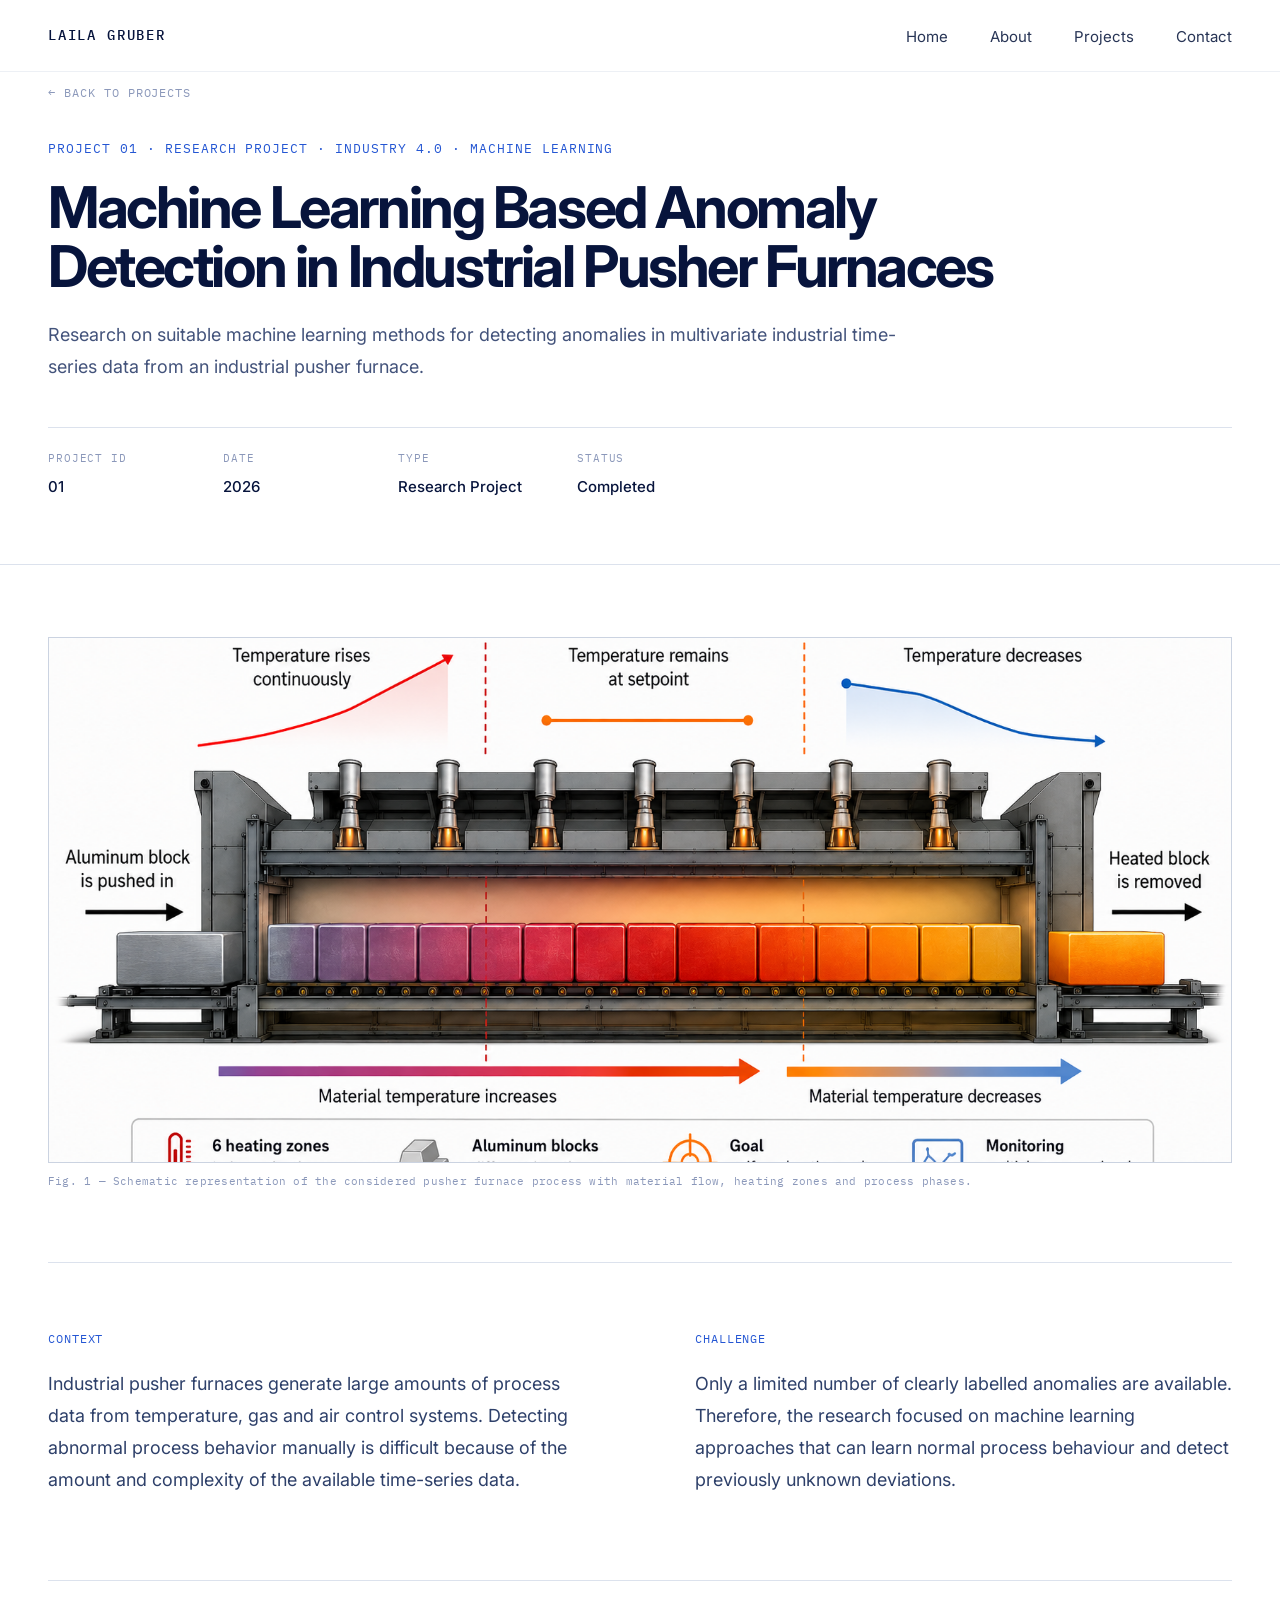
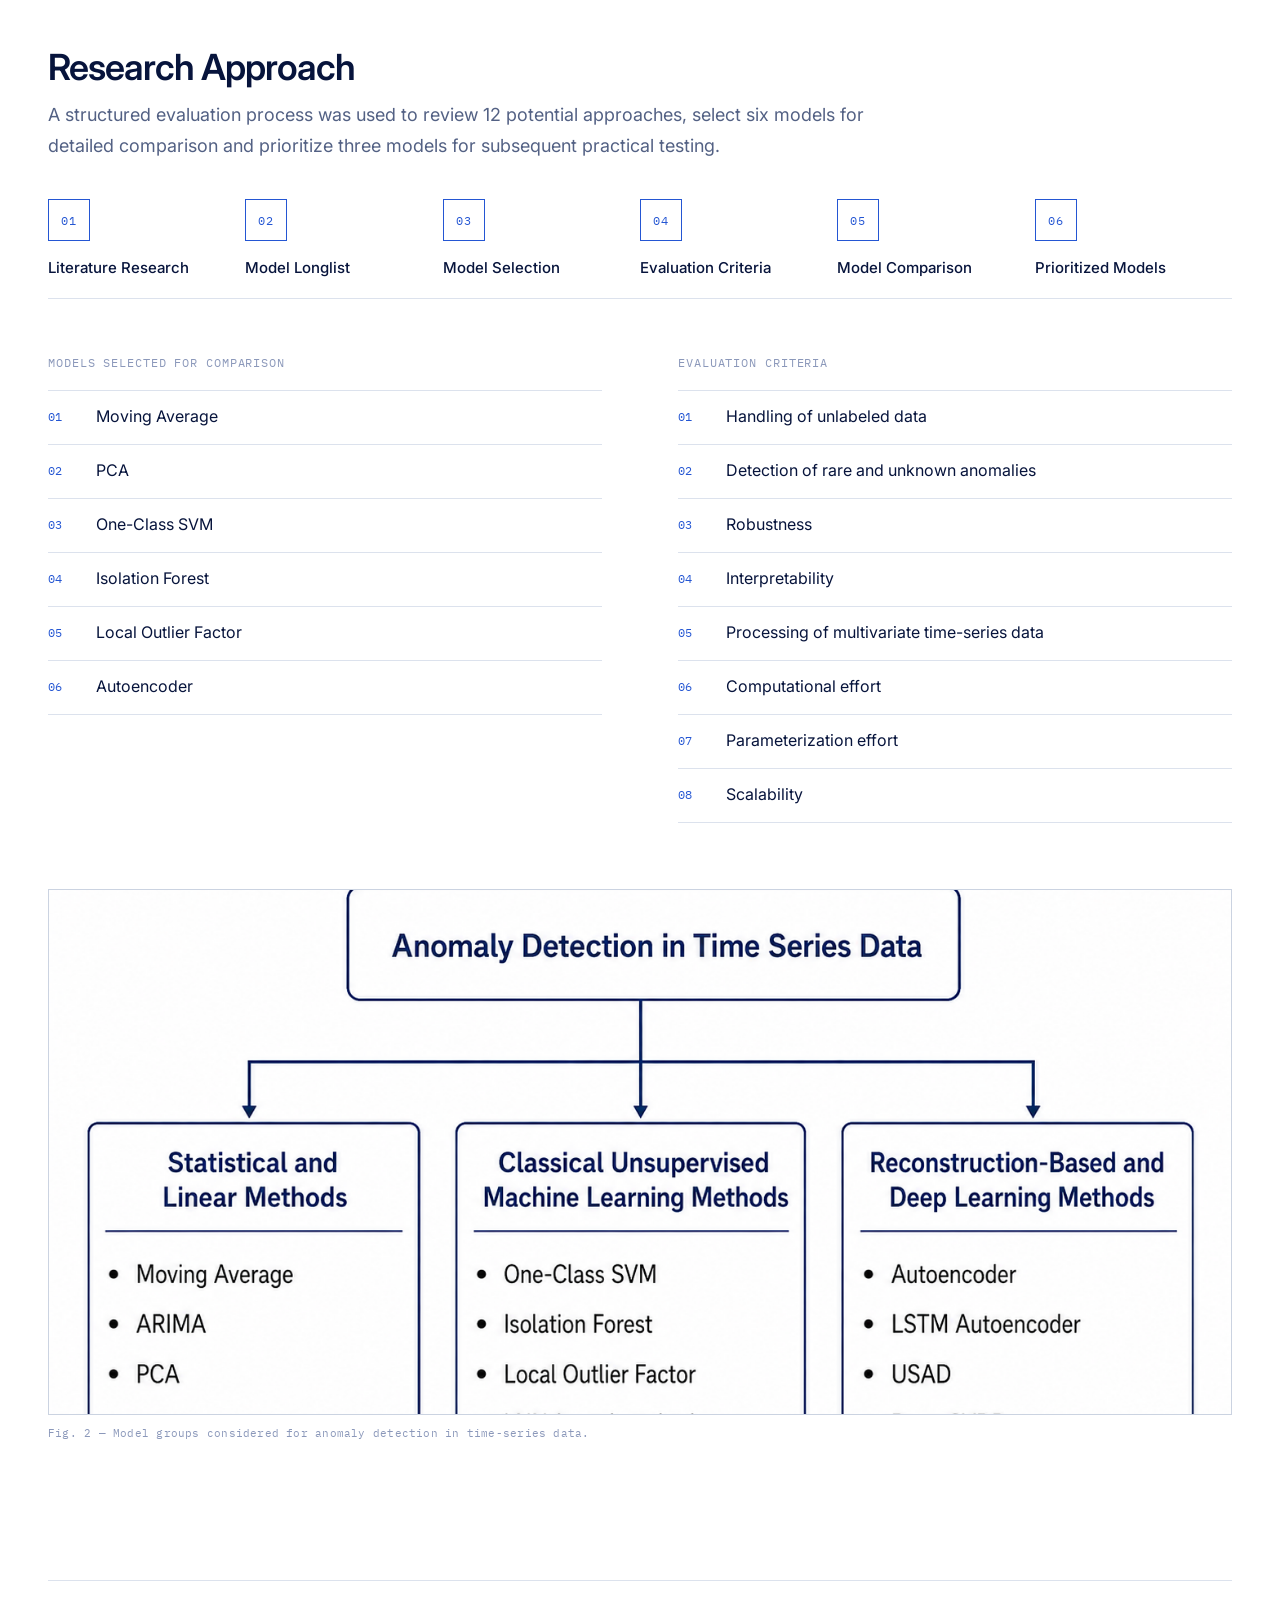
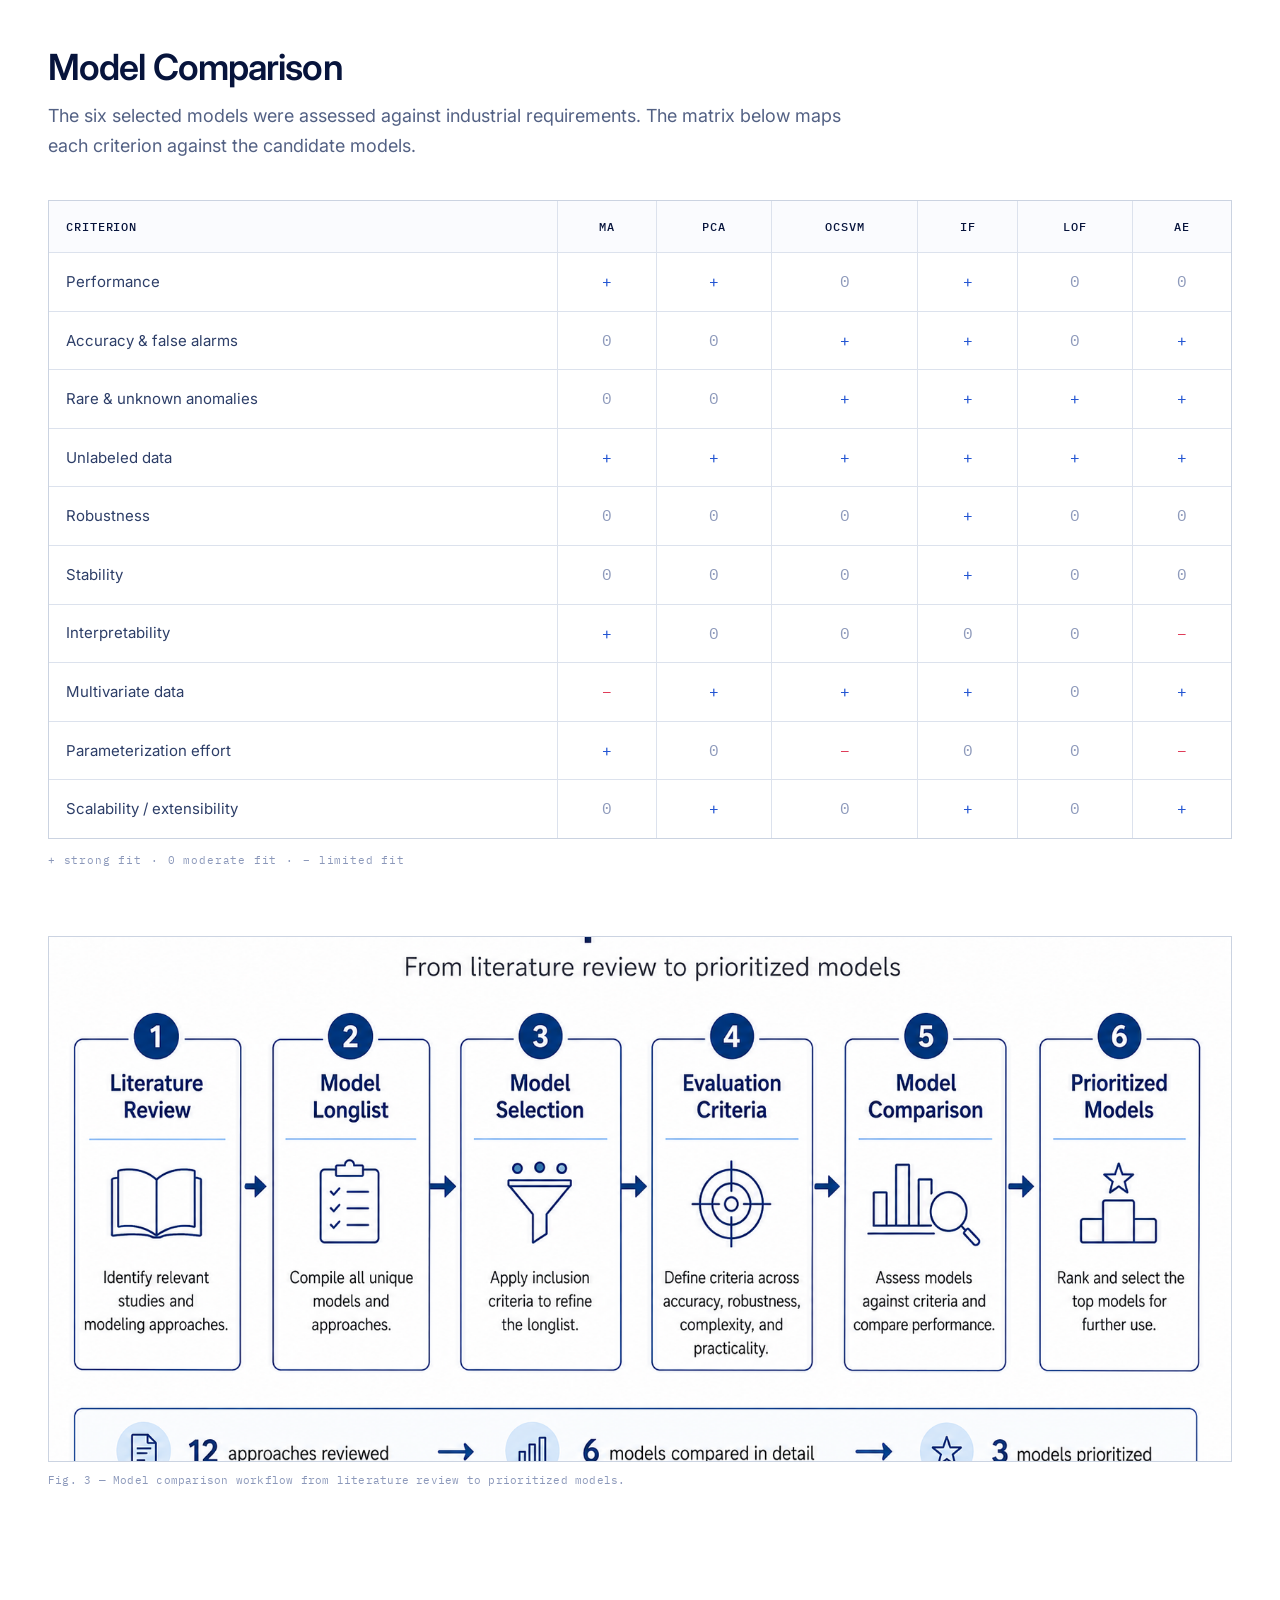
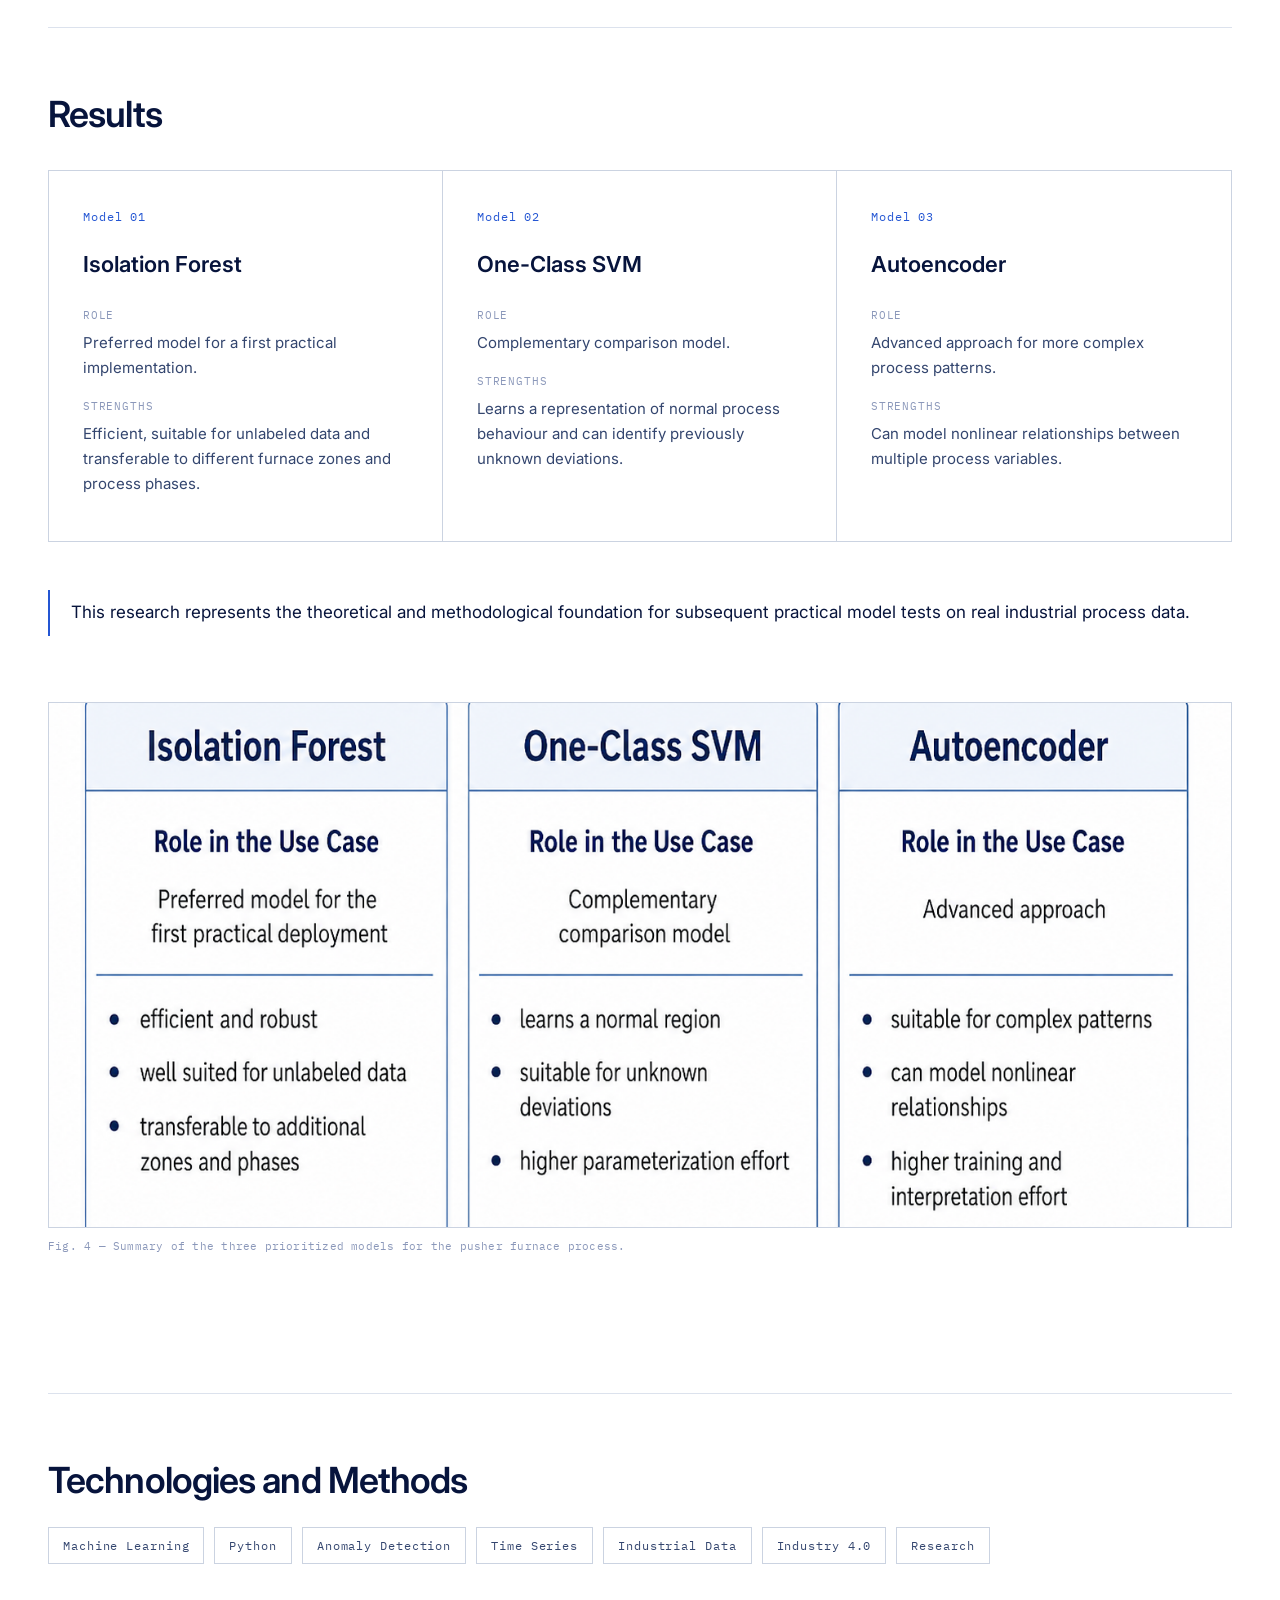
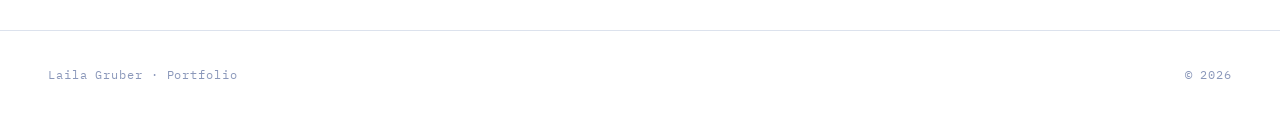
==== commit 9780657e: "Add pictures" ====
--- a/project-01.html
+++ b/project-01.html
@@ -39,8 +39,8 @@
     <section class="project-body section-white">
       <div class="shell project-shell">
         <figure class="project-figure">
-          <div class="placeholder-frame wide-frame"><img src="assets/project-01-process-placeholder.svg" alt="Industrial pusher furnace process overview placeholder"></div>
-          <figcaption class="figure-caption">Fig. 1 — Process overview: temperature, gas and air control systems across furnace zones.</figcaption>
+          <div class="placeholder-frame wide-frame"><img src="assets/figure-01-pusher-furnace-process.png" alt="Schematic representation of the pusher furnace process"></div>
+          <figcaption class="figure-caption">Fig. 1 — Schematic representation of the considered pusher furnace process with material flow, heating zones and process phases.</figcaption>
         </figure>
 
         <section class="context-grid lined-section">
@@ -89,8 +89,8 @@
         </section>
 
         <figure class="project-figure lined-section no-top-pad">
-          <div class="placeholder-frame wide-frame"><img src="assets/project-01-model-categories-placeholder.svg" alt="Machine learning model categories placeholder"></div>
-          <figcaption class="figure-caption">Fig. 2 — Categories of anomaly detection approaches considered during literature research.</figcaption>
+          <div class="placeholder-frame wide-frame"><img src="assets/figure-02-model-groups.png" alt="Model groups considered for anomaly detection in time-series data"></div>
+          <figcaption class="figure-caption">Fig. 2 — Model groups considered for anomaly detection in time-series data.</figcaption>
         </figure>
 
         <section class="comparison-block lined-section">
@@ -117,8 +117,8 @@
         </section>
 
         <figure class="project-figure lined-section no-top-pad">
-          <div class="placeholder-frame wide-frame"><img src="assets/project-01-workflow-placeholder.svg" alt="Model comparison workflow placeholder"></div>
-          <figcaption class="figure-caption">Fig. 3 — Workflow from literature research to prioritized models.</figcaption>
+          <div class="placeholder-frame wide-frame"><img src="assets/figure-03-model-comparison-workflow.png" alt="Model comparison workflow from literature review to prioritized models"></div>
+          <figcaption class="figure-caption">Fig. 3 — Model comparison workflow from literature review to prioritized models.</figcaption>
         </figure>
 
         <section class="results-block lined-section">
@@ -132,8 +132,8 @@
         </section>
 
         <figure class="project-figure lined-section no-top-pad">
-          <div class="placeholder-frame wide-frame"><img src="assets/project-01-prioritized-placeholder.svg" alt="Final prioritized models placeholder"></div>
-          <figcaption class="figure-caption">Fig. 4 — Prioritized models for practical implementation.</figcaption>
+          <div class="placeholder-frame wide-frame"><img src="assets/figure-04-prioritized-models.png" alt="Three prioritized models for the pusher furnace process"></div>
+          <figcaption class="figure-caption">Fig. 4 — Summary of the three prioritized models for the pusher furnace process.</figcaption>
         </figure>
 
         <section class="tech-block lined-section">
--- a/styles.css
+++ b/styles.css
@@ -1,121 +1,659 @@
-:root{
-  --ink:#071845;
-  --body:#17244d;
-  --blue:#2454cf;
-  --muted:#8996bc;
-  --line:#dbe1ec;
-  --line-dark:#c7cfdf;
-  --soft:#f7f9fc;
-  --white:#ffffff;
-  --max:1380px;
-}
-*{box-sizing:border-box}
-html{scroll-behavior:smooth}
-body{margin:0;background:var(--white);color:var(--body);font-family:Inter,Segoe UI,Arial,sans-serif;font-size:16px;line-height:1.55;-webkit-font-smoothing:antialiased}
-a{color:inherit;text-decoration:none}
-img{display:block;max-width:100%}
-.shell{width:min(var(--max),calc(100% - 64px));margin:0 auto}
-.mono,.micro-title,.section-label,.project-tags,.project-eyebrow,.project-mini,.matrix th,.model-no,.result-k,.figure-caption{font-family:"Courier New",ui-monospace,monospace;letter-spacing:.08em}
-.site-header{height:70px;border-bottom:1px solid #eef1f6;background:#fff;position:sticky;top:0;z-index:20}
-.header-inner{height:100%;display:flex;align-items:center;justify-content:space-between}
-.brand{font-weight:700;letter-spacing:.14em;font-size:15px;color:var(--ink)}
-.nav{display:flex;gap:44px;font-size:16px;color:#243153}
-.nav a{padding:23px 0 18px;border-bottom:2px solid transparent}
-.nav a:hover,.nav a.active{color:var(--blue);border-bottom-color:var(--blue)}
-.section-white{background:#fff}
-.section-soft{background:var(--soft)}
-.section-pad{padding:82px 0}
-.hero{padding:82px 0 92px}
-.hero-grid{display:grid;grid-template-columns:1.15fr .82fr;gap:92px;align-items:center}
-.hero-copy{max-width:680px}
-.micro-title{font-size:14px;color:var(--blue);display:flex;align-items:center;gap:12px;margin-bottom:24px}
-.micro-line{width:28px;height:1px;background:var(--blue);display:inline-block}
-h1,h2,h3,p{margin-top:0}
-.hero h1{font-size:68px;line-height:1.02;letter-spacing:-.035em;color:var(--ink);margin-bottom:22px;font-weight:700}
-.hero-kicker{font-size:18px;color:#3d4e7a;margin-bottom:34px}
-.hero-text{font-size:20px;line-height:1.6;max-width:650px;margin-bottom:40px;color:#2a3b67}
-.hero-actions{display:flex;gap:14px}
-.btn{display:inline-flex;align-items:center;gap:18px;padding:14px 22px;border:1px solid var(--line-dark);font-weight:600;color:var(--ink);min-height:52px}
-.btn-primary{background:var(--blue);border-color:var(--blue);color:#fff}
-.btn-secondary:hover{border-color:var(--blue);color:var(--blue)}
-.portrait-figure{margin:0;max-width:452px;justify-self:end;width:100%}
-.placeholder-frame{border:1px solid var(--line-dark);background:#fafcff;overflow:hidden}
-.portrait-frame{aspect-ratio:1/1.33}
-.placeholder-frame img{width:100%;height:100%;object-fit:cover}
-.portrait-figure figcaption{font-size:14px;color:var(--muted);padding-top:8px}
-.section-label{display:flex;align-items:center;gap:14px;font-size:13px;color:var(--muted);height:22px}
-.section-label span{color:var(--blue)}
-.section-label i{display:block;width:40px;height:1px;background:#9bb0ee}
-.section-label b{font-weight:400;letter-spacing:.14em}
-.about-grid{display:grid;grid-template-columns:1fr 1.55fr 1.25fr;column-gap:72px;align-items:start}
-.about-copy{padding-top:58px}
-.about-copy p{font-size:20px;line-height:1.72;color:#22345f}
-.about-lead{font-size:26px!important;line-height:1.45!important;color:var(--ink)!important;margin-bottom:26px}
-.interest-panel{padding-top:58px}
-.interest-panel h3,.lists-grid h3{font-size:13px;font-weight:400;color:var(--muted);margin:0 0 18px}
-.indexed-list{list-style:none;padding:0;margin:0;border-top:1px solid var(--line)}
-.indexed-list li{display:grid;grid-template-columns:48px 1fr;gap:2px;padding:15px 0;border-bottom:1px solid var(--line);font-size:18px;color:var(--ink)}
-.indexed-list li span{color:var(--blue);font-family:"Courier New",monospace;font-size:14px;padding-top:3px}
-.projects-wrap{padding-top:76px;padding-bottom:106px}
-.project-card{margin-top:50px;border:1px solid var(--line-dark);padding:42px 40px;display:grid;grid-template-columns:110px 1fr;position:relative;max-width:100%}
-.project-number{color:var(--blue);font-size:16px;padding-top:4px}
-.project-tags{font-size:14px;color:var(--muted);margin-bottom:14px}
-.project-content h2{font-size:30px;line-height:1.2;letter-spacing:-.02em;color:var(--ink);margin-bottom:18px;max-width:1050px}
-.project-content p{font-size:18px;line-height:1.65;max-width:900px;margin-bottom:26px;color:#31436f}
-.text-link{color:var(--blue);font-weight:600;font-size:16px}
-.contact-grid{display:grid;grid-template-columns:1fr 1fr;gap:110px;align-items:start}
-.contact-lead{font-size:27px;line-height:1.35;color:var(--ink);max-width:500px;margin-top:48px}
-.contact-links{border-top:1px solid var(--line);margin-top:62px}
-.contact-links a{display:grid;grid-template-columns:120px 1fr 24px;gap:20px;align-items:center;border-bottom:1px solid var(--line);padding:19px 0;color:var(--ink)}
-.contact-links span{font-size:13px;color:var(--muted)}
-.contact-links strong{font-size:18px;text-align:right;font-weight:500}
-.contact-links em{font-style:normal;color:var(--ink);text-align:right}
-.footer{border-top:1px solid var(--line);background:#fff}
-.footer-inner{height:92px;display:flex;align-items:center;justify-content:space-between;color:var(--muted);font-size:14px}
-
-/* project page */
-.project-intro{padding:0 0 62px;border-bottom:1px solid var(--line)}
-.back-link{display:inline-block;font-size:13px;color:var(--muted);padding:8px 0 38px}
-.project-eyebrow{font-size:14px;color:var(--blue);margin-bottom:16px}
-.project-intro h1{font-size:55px;line-height:1.03;letter-spacing:-.03em;color:var(--ink);max-width:1100px;margin-bottom:22px}
-.project-lead{font-size:18px;line-height:1.7;max-width:850px;color:#40517a;margin-bottom:44px}
-.meta-row{display:flex;gap:56px;border-top:1px solid var(--line);padding-top:22px}
-.meta-row div{min-width:120px}
-.meta-row span{display:block;font-size:12px;color:var(--muted);margin-bottom:5px}
-.meta-row strong{font-size:15px;color:var(--ink);font-weight:500}
-.project-shell{width:min(1260px,calc(100% - 64px));margin:0 auto}
-.project-body{padding:70px 0 0}
-.project-figure{margin:0 0 66px}
-.wide-frame{aspect-ratio:2.1/1}
-.figure-caption{font-size:12px;color:var(--muted);margin-top:10px;letter-spacing:.02em}
-.lined-section{border-top:1px solid var(--line);padding:62px 0}
-.no-top-pad{padding-top:0;border-top:none}
-.context-grid{display:grid;grid-template-columns:1fr 1fr;gap:120px}
-.project-mini{font-size:13px;color:var(--blue);margin-bottom:18px}
-.context-grid p{font-size:19px;line-height:1.65;color:#24355e}
-.approach-block h2,.comparison-block h2,.results-block h2,.tech-block h2{font-size:35px;line-height:1.15;letter-spacing:-.02em;color:var(--ink);margin-bottom:10px}
-.section-intro{font-size:18px;line-height:1.6;max-width:800px;color:#526087;margin-bottom:38px}
-.process-row{display:grid;grid-template-columns:repeat(6,1fr);gap:0;margin:30px 0 52px}
-.process-row>div{border-bottom:1px solid var(--line);padding:0 18px 18px 0;min-height:84px}
-.step-box{display:flex;width:40px;height:40px;border:1px solid var(--blue);align-items:center;justify-content:center;color:var(--blue);font-size:13px;margin-bottom:16px}
-.process-row strong{display:block;color:var(--ink);font-size:15px;line-height:1.25;font-weight:500}
-.lists-grid{display:grid;grid-template-columns:1fr 1fr;gap:72px}
-.lists-grid .indexed-list li{font-size:17px;padding:13px 0}
-.table-wrap{overflow-x:auto;border:1px solid var(--line-dark)}
-.matrix{width:100%;border-collapse:collapse;min-width:820px;background:#fff}
-.matrix th,.matrix td{border-right:1px solid var(--line);border-bottom:1px solid var(--line);padding:15px 16px;text-align:center}
-.matrix th:last-child,.matrix td:last-child{border-right:none}.matrix tr:last-child td{border-bottom:none}
-.matrix th{font-size:13px;color:var(--ink);background:#fafbfe}.matrix th:first-child,.matrix td:first-child{text-align:left;width:43%}
-.matrix td{font-size:17px;color:#8c99bb}.matrix td:first-child{color:#24355e;font-size:16px}.matrix .plus{color:var(--blue)}.matrix .minus{color:#e13a57}
-.matrix-legend{display:flex;gap:10px;color:var(--muted);font-size:12px;margin-top:12px}
-.results-grid{display:grid;grid-template-columns:repeat(3,1fr);border:1px solid var(--line-dark);margin-top:34px}
-.results-grid article{padding:36px 34px 30px;min-height:350px;border-right:1px solid var(--line-dark)}.results-grid article:last-child{border-right:none}
-.model-no{font-size:13px;color:var(--blue);margin-bottom:20px}.results-grid h3{font-size:23px;color:var(--ink);margin-bottom:24px}.result-k{font-size:12px;color:var(--muted);margin-top:18px;margin-bottom:4px}.results-grid p{font-size:16px;line-height:1.6;color:#2f416d}
-.foundation-note{border-left:2px solid var(--blue);padding:8px 0 8px 20px;margin:48px 0 0;font-size:18px;color:var(--ink)}
-.tech-tags{display:flex;flex-wrap:wrap;gap:10px;margin-top:24px}.tech-tags span{border:1px solid var(--line-dark);padding:8px 14px;font-family:"Courier New",monospace;letter-spacing:.08em;font-size:13px;color:#31436f}
-.desktop-only{display:block}
-
-@media (max-width:1000px){
-  .shell,.project-shell{width:min(100% - 40px,var(--max))}.hero-grid{grid-template-columns:1fr;gap:50px}.portrait-figure{justify-self:start;max-width:420px}.about-grid{grid-template-columns:1fr 1fr}.section-label{grid-column:1/-1}.about-copy,.interest-panel{padding-top:24px}.project-card{grid-template-columns:70px 1fr}.contact-grid{grid-template-columns:1fr;gap:20px}.contact-links{margin-top:10px}.process-row{grid-template-columns:repeat(3,1fr);row-gap:22px}.lists-grid,.context-grid{gap:50px}.project-intro h1{font-size:46px}}
-@media (max-width:700px){
-  .site-header{height:auto}.header-inner{align-items:flex-start;gap:20px;padding:20px 0}.nav{gap:18px;flex-wrap:wrap;justify-content:flex-end;font-size:14px}.nav a{padding:0;border:0}.hero{padding:60px 0}.hero h1{font-size:48px}.hero-text{font-size:17px}.hero-kicker{font-size:15px}.hero-actions{flex-wrap:wrap}.about-grid{grid-template-columns:1fr}.about-copy,.interest-panel{padding-top:20px}.about-lead{font-size:22px!important}.project-card{grid-template-columns:1fr;padding:28px 24px}.project-number{margin-bottom:14px}.project-content h2{font-size:24px}.contact-links a{grid-template-columns:80px 1fr 20px}.contact-links strong{font-size:14px;word-break:break-word}.footer-inner{height:80px}.project-intro{padding-bottom:40px}.project-intro h1{font-size:38px}.desktop-only{display:none}.meta-row{display:grid;grid-template-columns:1fr 1fr;gap:22px}.project-body{padding-top:42px}.context-grid,.lists-grid{grid-template-columns:1fr}.process-row{grid-template-columns:1fr 1fr}.results-grid{grid-template-columns:1fr}.results-grid article{border-right:none;border-bottom:1px solid var(--line-dark);min-height:auto}.results-grid article:last-child{border-bottom:none}.lined-section{padding:44px 0}.approach-block h2,.comparison-block h2,.results-block h2,.tech-block h2{font-size:30px}.wide-frame{aspect-ratio:1.4/1}}
+@import url('https://fonts.googleapis.com/css2?family=IBM+Plex+Mono:wght@400;500&family=Inter:wght@400;500;600;700&display=swap');
+
+:root {
+  --ink: #07143c;
+  --body: #263760;
+  --blue: #2456d3;
+  --muted: #8b98ba;
+  --line: #dce2ed;
+  --line-strong: #cbd3e1;
+  --soft: #f7f9fc;
+  --white: #ffffff;
+  --shell: 1360px;
+  --project-shell: 1240px;
+  --sans: "Inter", "Segoe UI", Arial, sans-serif;
+  --mono: "IBM Plex Mono", "Courier New", monospace;
+}
+
+* { box-sizing: border-box; }
+html { scroll-behavior: smooth; }
+body {
+  margin: 0;
+  background: var(--white);
+  color: var(--body);
+  font-family: var(--sans);
+  font-size: 16px;
+  line-height: 1.6;
+  -webkit-font-smoothing: antialiased;
+  text-rendering: optimizeLegibility;
+}
+
+a { color: inherit; text-decoration: none; }
+img { display: block; width: 100%; max-width: 100%; }
+h1, h2, h3, p, figure { margin-top: 0; }
+
+.shell {
+  width: min(var(--shell), calc(100% - 96px));
+  margin: 0 auto;
+}
+
+.mono,
+.micro-title,
+.section-label,
+.project-tags,
+.project-eyebrow,
+.project-mini,
+.matrix th,
+.model-no,
+.result-k,
+.figure-caption {
+  font-family: var(--mono);
+  letter-spacing: .075em;
+}
+
+/* ---------- header ---------- */
+.site-header {
+  position: sticky;
+  top: 0;
+  z-index: 100;
+  height: 72px;
+  background: rgba(255,255,255,.97);
+  border-bottom: 1px solid #edf0f5;
+  backdrop-filter: blur(8px);
+}
+.header-inner {
+  height: 100%;
+  display: flex;
+  align-items: center;
+  justify-content: space-between;
+}
+.brand {
+  color: var(--ink);
+  font-family: var(--mono);
+  font-size: 14px;
+  font-weight: 500;
+  letter-spacing: .13em;
+}
+.nav {
+  display: flex;
+  gap: 42px;
+  align-items: center;
+  color: #273455;
+  font-size: 15px;
+}
+.nav a {
+  position: relative;
+  padding: 24px 0 22px;
+  transition: color .18s ease;
+}
+.nav a::after {
+  content: "";
+  position: absolute;
+  left: 0;
+  right: 0;
+  bottom: 17px;
+  height: 1px;
+  background: var(--blue);
+  transform: scaleX(0);
+  transform-origin: left;
+  transition: transform .18s ease;
+}
+.nav a:hover,
+.nav a.active { color: var(--blue); }
+.nav a:hover::after,
+.nav a.active::after { transform: scaleX(1); }
+
+/* ---------- shared sections ---------- */
+.section-white { background: var(--white); }
+.section-soft { background: var(--soft); }
+.section-pad { padding: 94px 0 102px; }
+.section-label {
+  display: flex;
+  align-items: center;
+  gap: 14px;
+  min-height: 20px;
+  color: var(--muted);
+  font-size: 12px;
+}
+.section-label span { color: var(--blue); }
+.section-label i {
+  width: 38px;
+  height: 1px;
+  display: block;
+  background: #9fb3ed;
+}
+.section-label b {
+  font-weight: 400;
+  letter-spacing: .14em;
+}
+
+/* ---------- home / hero ---------- */
+.hero {
+  min-height: 690px;
+  padding: 78px 0 86px;
+  display: flex;
+  align-items: center;
+}
+.hero-grid {
+  display: grid;
+  grid-template-columns: minmax(0, 1.1fr) minmax(360px, .72fr);
+  gap: 104px;
+  align-items: center;
+}
+.hero-copy { max-width: 710px; }
+.micro-title {
+  display: flex;
+  align-items: center;
+  gap: 12px;
+  margin-bottom: 26px;
+  color: var(--blue);
+  font-size: 13px;
+}
+.micro-line {
+  width: 28px;
+  height: 1px;
+  background: var(--blue);
+}
+.hero h1 {
+  margin-bottom: 22px;
+  color: var(--ink);
+  font-size: clamp(54px, 5.2vw, 74px);
+  font-weight: 700;
+  line-height: .98;
+  letter-spacing: -.045em;
+}
+.hero-kicker {
+  margin-bottom: 32px;
+  color: #3e507b;
+  font-family: var(--mono);
+  font-size: 17px;
+  letter-spacing: .06em;
+}
+.hero-text {
+  max-width: 675px;
+  margin-bottom: 38px;
+  color: #33456f;
+  font-size: 18px;
+  line-height: 1.72;
+}
+.hero-actions { display: flex; gap: 12px; flex-wrap: wrap; }
+.btn {
+  min-height: 50px;
+  padding: 13px 21px;
+  border: 1px solid var(--line-strong);
+  display: inline-flex;
+  align-items: center;
+  justify-content: center;
+  gap: 16px;
+  color: var(--ink);
+  font-size: 15px;
+  font-weight: 600;
+  transition: .18s ease;
+}
+.btn-primary {
+  color: white;
+  background: var(--blue);
+  border-color: var(--blue);
+}
+.btn-primary:hover { background: #1e49b8; border-color: #1e49b8; }
+.btn-secondary:hover { color: var(--blue); border-color: var(--blue); }
+
+.portrait-figure {
+  width: 100%;
+  max-width: 448px;
+  margin: 0;
+  justify-self: end;
+}
+.placeholder-frame {
+  overflow: hidden;
+  background: #fafcff;
+  border: 1px solid var(--line-strong);
+}
+.portrait-frame { aspect-ratio: .75 / 1; }
+.placeholder-frame img { height: 100%; object-fit: cover; }
+.portrait-figure figcaption {
+  padding-top: 9px;
+  color: var(--muted);
+  font-family: var(--mono);
+  font-size: 12px;
+  letter-spacing: .075em;
+}
+
+/* ---------- about ---------- */
+#about { border-top: 1px solid #eef1f6; border-bottom: 1px solid #eef1f6; }
+.about-grid {
+  min-height: 650px;
+  display: grid;
+  grid-template-columns: 170px minmax(0, 1.35fr) minmax(360px, 1fr);
+  column-gap: 78px;
+  align-items: start;
+}
+.about-copy { padding-top: 62px; }
+.about-lead {
+  margin-bottom: 25px;
+  color: var(--ink) !important;
+  font-size: 25px !important;
+  line-height: 1.48 !important;
+  letter-spacing: -.012em;
+}
+.about-copy p {
+  color: #394a72;
+  font-size: 17px;
+  line-height: 1.78;
+}
+.interest-panel { padding-top: 62px; }
+.interest-panel h3,
+.lists-grid h3 {
+  margin-bottom: 17px;
+  color: var(--muted);
+  font-size: 12px;
+  font-weight: 400;
+}
+.indexed-list {
+  list-style: none;
+  margin: 0;
+  padding: 0;
+  border-top: 1px solid var(--line);
+}
+.indexed-list li {
+  display: grid;
+  grid-template-columns: 48px 1fr;
+  align-items: center;
+  min-height: 60px;
+  padding: 13px 0;
+  border-bottom: 1px solid var(--line);
+  color: var(--ink);
+  font-size: 17px;
+}
+.indexed-list li span {
+  color: var(--blue);
+  font-family: var(--mono);
+  font-size: 12px;
+}
+
+/* ---------- projects ---------- */
+.projects-wrap {
+  min-height: 560px;
+  padding-top: 94px;
+  padding-bottom: 110px;
+}
+.project-card {
+  position: relative;
+  margin-top: 48px;
+  padding: 43px 42px 42px;
+  display: grid;
+  grid-template-columns: 110px 1fr;
+  border: 1px solid var(--line-strong);
+  background: #fff;
+  transition: border-color .18s ease, transform .18s ease;
+}
+.project-card:hover { border-color: #9daccc; transform: translateY(-2px); }
+.project-number {
+  padding-top: 2px;
+  color: var(--blue);
+  font-family: var(--mono);
+  font-size: 14px;
+}
+.project-tags {
+  margin-bottom: 16px;
+  color: var(--muted);
+  font-size: 12px;
+}
+.project-content h2 {
+  max-width: 1080px;
+  margin-bottom: 18px;
+  color: var(--ink);
+  font-size: 28px;
+  font-weight: 600;
+  line-height: 1.25;
+  letter-spacing: -.02em;
+}
+.project-content p {
+  max-width: 900px;
+  margin-bottom: 25px;
+  color: #405078;
+  font-size: 16px;
+  line-height: 1.72;
+}
+.text-link {
+  color: var(--blue);
+  font-size: 15px;
+  font-weight: 500;
+}
+.text-link span { display: inline-block; margin-left: 4px; transition: transform .18s ease; }
+.text-link:hover span { transform: translateX(4px); }
+
+/* ---------- contact ---------- */
+#contact { border-top: 1px solid #eef1f6; }
+.contact-grid {
+  min-height: 470px;
+  display: grid;
+  grid-template-columns: .95fr 1.15fr;
+  gap: 105px;
+  align-items: start;
+}
+.contact-lead {
+  max-width: 520px;
+  margin-top: 48px;
+  color: var(--ink);
+  font-size: 26px;
+  line-height: 1.42;
+  letter-spacing: -.015em;
+}
+.contact-links {
+  margin-top: 59px;
+  border-top: 1px solid var(--line);
+}
+.contact-links a {
+  min-height: 72px;
+  display: grid;
+  grid-template-columns: 128px minmax(0,1fr) 22px;
+  align-items: center;
+  gap: 18px;
+  border-bottom: 1px solid var(--line);
+  color: var(--ink);
+}
+.contact-links span {
+  color: var(--muted);
+  font-family: var(--mono);
+  font-size: 12px;
+  letter-spacing: .075em;
+}
+.contact-links strong {
+  text-align: right;
+  font-size: 16px;
+  font-weight: 500;
+}
+.contact-links em {
+  text-align: right;
+  font-style: normal;
+  transition: transform .18s ease;
+}
+.contact-links a:hover { color: var(--blue); }
+.contact-links a:hover em { transform: translate(2px,-2px); }
+
+.footer { background: #fff; border-top: 1px solid var(--line); }
+.footer-inner {
+  height: 88px;
+  display: flex;
+  align-items: center;
+  justify-content: space-between;
+  color: var(--muted);
+  font-size: 12px;
+}
+
+/* ========================= project page ========================= */
+.project-page { background: #fff; }
+.project-intro {
+  padding: 0 0 64px;
+  border-bottom: 1px solid var(--line);
+}
+.back-link {
+  display: inline-block;
+  padding: 11px 0 37px;
+  color: var(--muted);
+  font-size: 12px;
+  letter-spacing: .08em;
+}
+.back-link:hover { color: var(--blue); }
+.project-eyebrow {
+  margin-bottom: 18px;
+  color: var(--blue);
+  font-size: 13px;
+}
+.project-intro h1 {
+  max-width: 1100px;
+  margin-bottom: 24px;
+  color: var(--ink);
+  font-size: clamp(46px, 4.5vw, 64px);
+  font-weight: 700;
+  line-height: 1.02;
+  letter-spacing: -.042em;
+}
+.project-lead {
+  max-width: 860px;
+  margin-bottom: 45px;
+  color: #43537b;
+  font-size: 18px;
+  line-height: 1.75;
+}
+.meta-row {
+  display: flex;
+  gap: 55px;
+  padding-top: 22px;
+  border-top: 1px solid var(--line);
+}
+.meta-row div { min-width: 120px; }
+.meta-row span {
+  display: block;
+  margin-bottom: 6px;
+  color: var(--muted);
+  font-family: var(--mono);
+  font-size: 11px;
+  letter-spacing: .08em;
+}
+.meta-row strong { color: var(--ink); font-size: 15px; font-weight: 500; }
+.project-shell {
+  width: min(var(--project-shell), calc(100% - 96px));
+  margin: 0 auto;
+}
+.project-body { padding: 72px 0 0; }
+.project-figure { margin: 0 0 72px; }
+.wide-frame { aspect-ratio: 2.25 / 1; }
+.figure-caption {
+  margin-top: 10px;
+  color: var(--muted);
+  font-size: 11px;
+  letter-spacing: .02em;
+}
+.lined-section {
+  padding: 66px 0;
+  border-top: 1px solid var(--line);
+}
+.no-top-pad { padding-top: 0; border-top: 0; }
+.context-grid {
+  display: grid;
+  grid-template-columns: 1fr 1fr;
+  gap: 110px;
+}
+.project-mini {
+  margin-bottom: 19px;
+  color: var(--blue);
+  font-size: 12px;
+}
+.context-grid p {
+  color: #2e406a;
+  font-size: 18px;
+  line-height: 1.78;
+}
+.approach-block h2,
+.comparison-block h2,
+.results-block h2,
+.tech-block h2 {
+  margin-bottom: 12px;
+  color: var(--ink);
+  font-size: 36px;
+  font-weight: 600;
+  line-height: 1.15;
+  letter-spacing: -.025em;
+}
+.section-intro {
+  max-width: 820px;
+  margin-bottom: 38px;
+  color: #536184;
+  font-size: 18px;
+  line-height: 1.7;
+}
+.process-row {
+  display: grid;
+  grid-template-columns: repeat(6, 1fr);
+  margin: 32px 0 54px;
+}
+.process-row > div {
+  min-height: 100px;
+  padding: 0 20px 18px 0;
+  border-bottom: 1px solid var(--line);
+}
+.step-box {
+  width: 42px;
+  height: 42px;
+  margin-bottom: 17px;
+  display: flex;
+  align-items: center;
+  justify-content: center;
+  border: 1px solid var(--blue);
+  color: var(--blue);
+  font-family: var(--mono);
+  font-size: 12px;
+}
+.process-row strong {
+  display: block;
+  color: var(--ink);
+  font-size: 15px;
+  font-weight: 500;
+  line-height: 1.3;
+}
+.lists-grid {
+  display: grid;
+  grid-template-columns: 1fr 1fr;
+  gap: 76px;
+}
+.lists-grid .indexed-list li { min-height: 54px; padding: 11px 0; font-size: 16px; }
+.table-wrap { overflow-x: auto; border: 1px solid var(--line-strong); }
+.matrix {
+  width: 100%;
+  min-width: 820px;
+  border-collapse: collapse;
+  background: #fff;
+}
+.matrix th,
+.matrix td {
+  padding: 16px 17px;
+  border-right: 1px solid var(--line);
+  border-bottom: 1px solid var(--line);
+  text-align: center;
+}
+.matrix th:last-child,
+.matrix td:last-child { border-right: 0; }
+.matrix tr:last-child td { border-bottom: 0; }
+.matrix th {
+  background: #fafbfe;
+  color: var(--ink);
+  font-size: 12px;
+  font-weight: 500;
+}
+.matrix th:first-child,
+.matrix td:first-child { width: 43%; text-align: left; }
+.matrix td { color: #8e9abb; font-family: var(--mono); font-size: 16px; }
+.matrix td:first-child { color: #2d3e68; font-family: var(--sans); font-size: 15px; }
+.matrix .plus { color: var(--blue); }
+.matrix .minus { color: #df3c59; }
+.matrix-legend {
+  display: flex;
+  gap: 9px;
+  margin-top: 13px;
+  color: var(--muted);
+  font-size: 11px;
+}
+.results-grid {
+  display: grid;
+  grid-template-columns: repeat(3, 1fr);
+  margin-top: 34px;
+  border: 1px solid var(--line-strong);
+}
+.results-grid article {
+  min-height: 340px;
+  padding: 36px 34px 30px;
+  border-right: 1px solid var(--line-strong);
+}
+.results-grid article:last-child { border-right: 0; }
+.model-no { margin-bottom: 21px; color: var(--blue); font-size: 12px; }
+.results-grid h3 { margin-bottom: 25px; color: var(--ink); font-size: 22px; font-weight: 600; }
+.result-k { margin: 18px 0 5px; color: var(--muted); font-size: 11px; }
+.results-grid p { color: #34466f; font-size: 15px; line-height: 1.68; }
+.foundation-note {
+  margin: 48px 0 0;
+  padding: 9px 0 9px 21px;
+  border-left: 2px solid var(--blue);
+  color: var(--ink);
+  font-size: 17px;
+  line-height: 1.6;
+}
+.tech-tags { display: flex; flex-wrap: wrap; gap: 10px; margin-top: 25px; }
+.tech-tags span {
+  padding: 8px 14px;
+  border: 1px solid var(--line-strong);
+  color: #34466f;
+  font-family: var(--mono);
+  font-size: 12px;
+  letter-spacing: .075em;
+}
+.desktop-only { display: block; }
+
+/* ---------- responsive ---------- */
+@media (max-width: 1100px) {
+  .shell { width: min(var(--shell), calc(100% - 56px)); }
+  .project-shell { width: min(var(--project-shell), calc(100% - 56px)); }
+  .hero-grid { grid-template-columns: 1.05fr .8fr; gap: 62px; }
+  .about-grid { grid-template-columns: 120px 1.2fr 1fr; gap: 46px; }
+  .contact-grid { gap: 64px; }
+  .process-row { grid-template-columns: repeat(3, 1fr); row-gap: 26px; }
+}
+
+@media (max-width: 820px) {
+  .site-header { height: auto; }
+  .header-inner { padding: 18px 0; gap: 20px; align-items: flex-start; }
+  .nav { gap: 18px; flex-wrap: wrap; justify-content: flex-end; font-size: 13px; }
+  .nav a { padding: 0; }
+  .nav a::after { display: none; }
+  .hero { min-height: auto; padding: 68px 0 78px; }
+  .hero-grid { grid-template-columns: 1fr; gap: 54px; }
+  .portrait-figure { max-width: 430px; justify-self: start; }
+  .about-grid { min-height: auto; grid-template-columns: 1fr 1fr; }
+  .section-label { grid-column: 1 / -1; }
+  .about-copy, .interest-panel { padding-top: 24px; }
+  .projects-wrap, .contact-grid { min-height: auto; }
+  .project-card { grid-template-columns: 72px 1fr; padding: 34px 30px; }
+  .contact-grid { grid-template-columns: 1fr; gap: 20px; }
+  .contact-links { margin-top: 8px; }
+  .context-grid, .lists-grid { gap: 48px; }
+  .project-intro h1 { font-size: 46px; }
+}
+
+@media (max-width: 620px) {
+  .shell, .project-shell { width: calc(100% - 32px); }
+  .header-inner { display: block; }
+  .brand { display: block; margin-bottom: 14px; }
+  .nav { justify-content: flex-start; }
+  .section-pad { padding: 68px 0 76px; }
+  .hero h1 { font-size: 48px; }
+  .hero-kicker { font-size: 14px; line-height: 1.6; }
+  .hero-text { font-size: 16px; }
+  .about-grid { grid-template-columns: 1fr; }
+  .about-lead { font-size: 21px !important; }
+  .about-copy p { font-size: 16px; }
+  .project-card { grid-template-columns: 1fr; padding: 28px 24px; }
+  .project-number { margin-bottom: 14px; }
+  .project-content h2 { font-size: 23px; }
+  .contact-lead { font-size: 23px; }
+  .contact-links a { grid-template-columns: 78px minmax(0,1fr) 18px; }
+  .contact-links strong { font-size: 13px; word-break: break-word; }
+  .footer-inner { height: 78px; }
+  .project-intro { padding-bottom: 42px; }
+  .project-intro h1 { font-size: 37px; }
+  .project-lead { font-size: 16px; }
+  .desktop-only { display: none; }
+  .meta-row { display: grid; grid-template-columns: 1fr 1fr; gap: 22px; }
+  .project-body { padding-top: 44px; }
+  .context-grid, .lists-grid { grid-template-columns: 1fr; }
+  .process-row { grid-template-columns: 1fr 1fr; }
+  .results-grid { grid-template-columns: 1fr; }
+  .results-grid article { min-height: 0; border-right: 0; border-bottom: 1px solid var(--line-strong); }
+  .results-grid article:last-child { border-bottom: 0; }
+  .lined-section { padding: 46px 0; }
+  .approach-block h2,
+  .comparison-block h2,
+  .results-block h2,
+  .tech-block h2 { font-size: 30px; }
+  .wide-frame { aspect-ratio: 1.35 / 1; }
+}
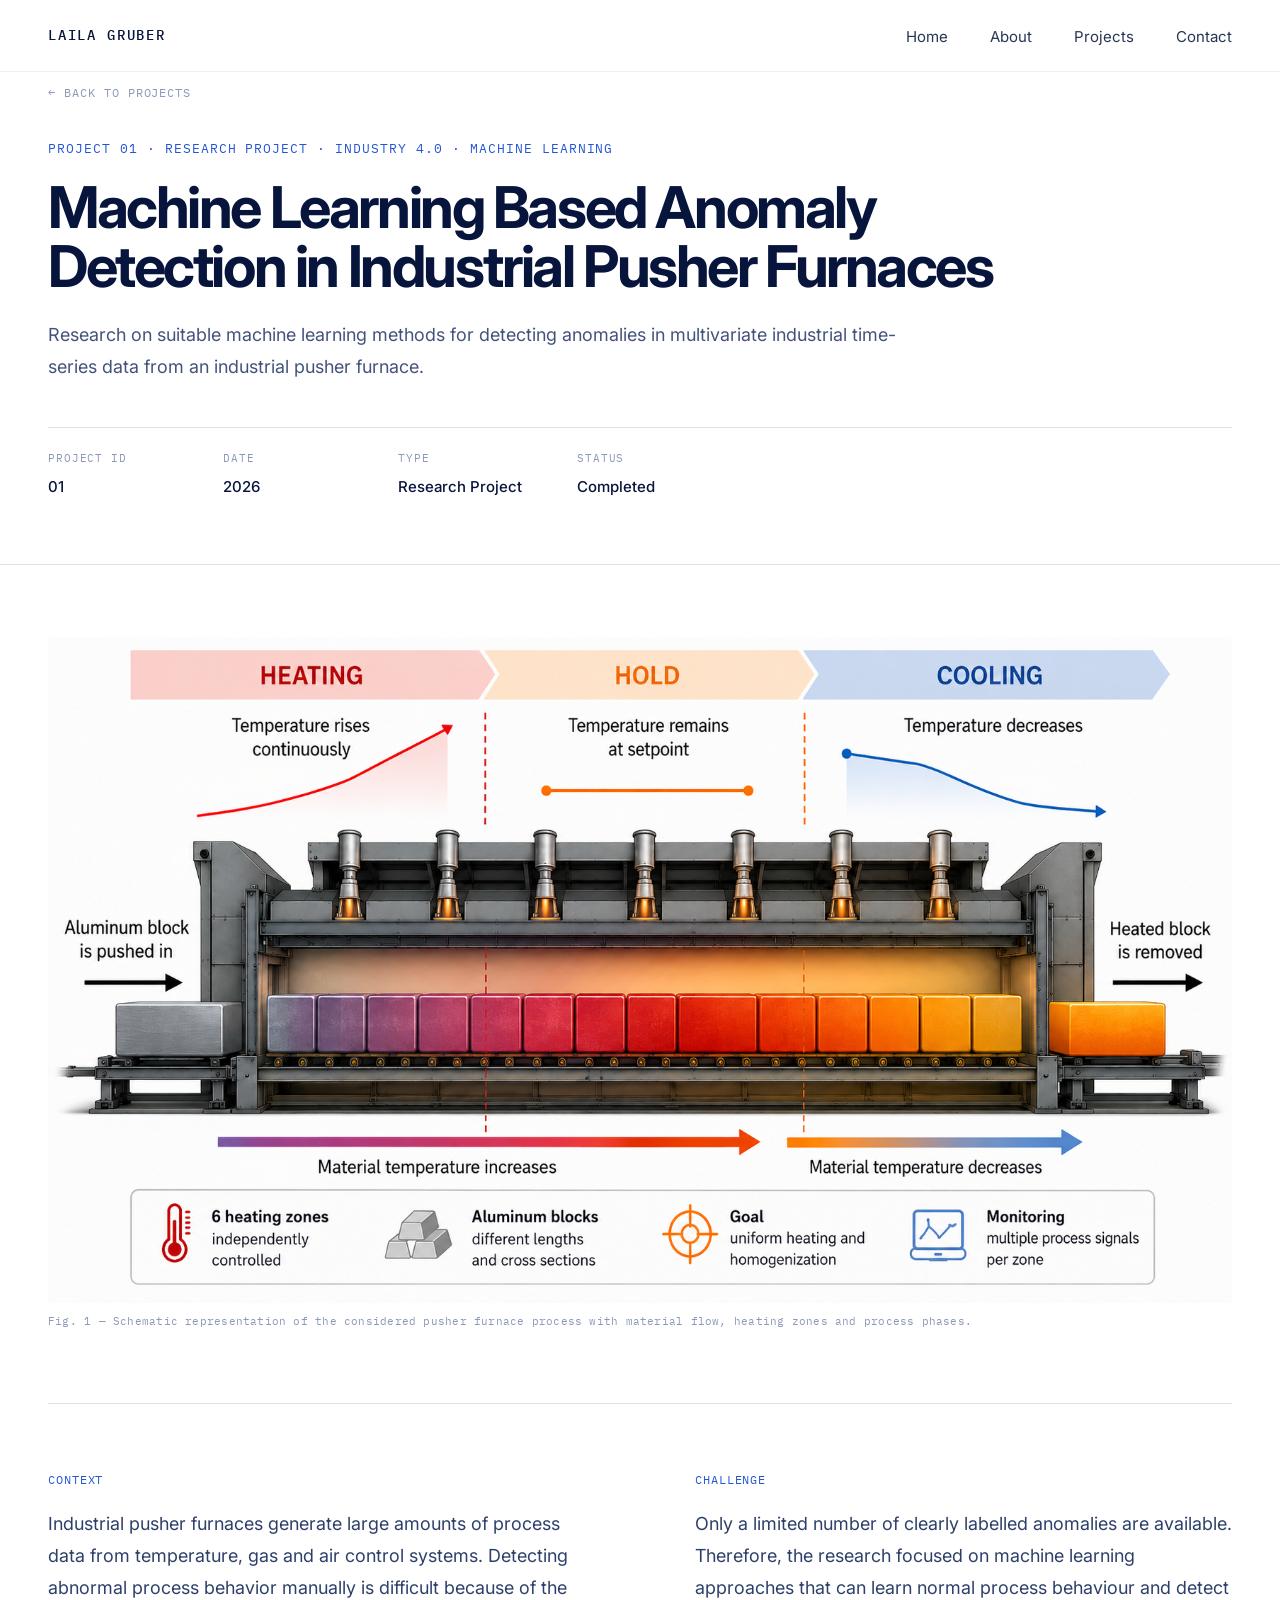
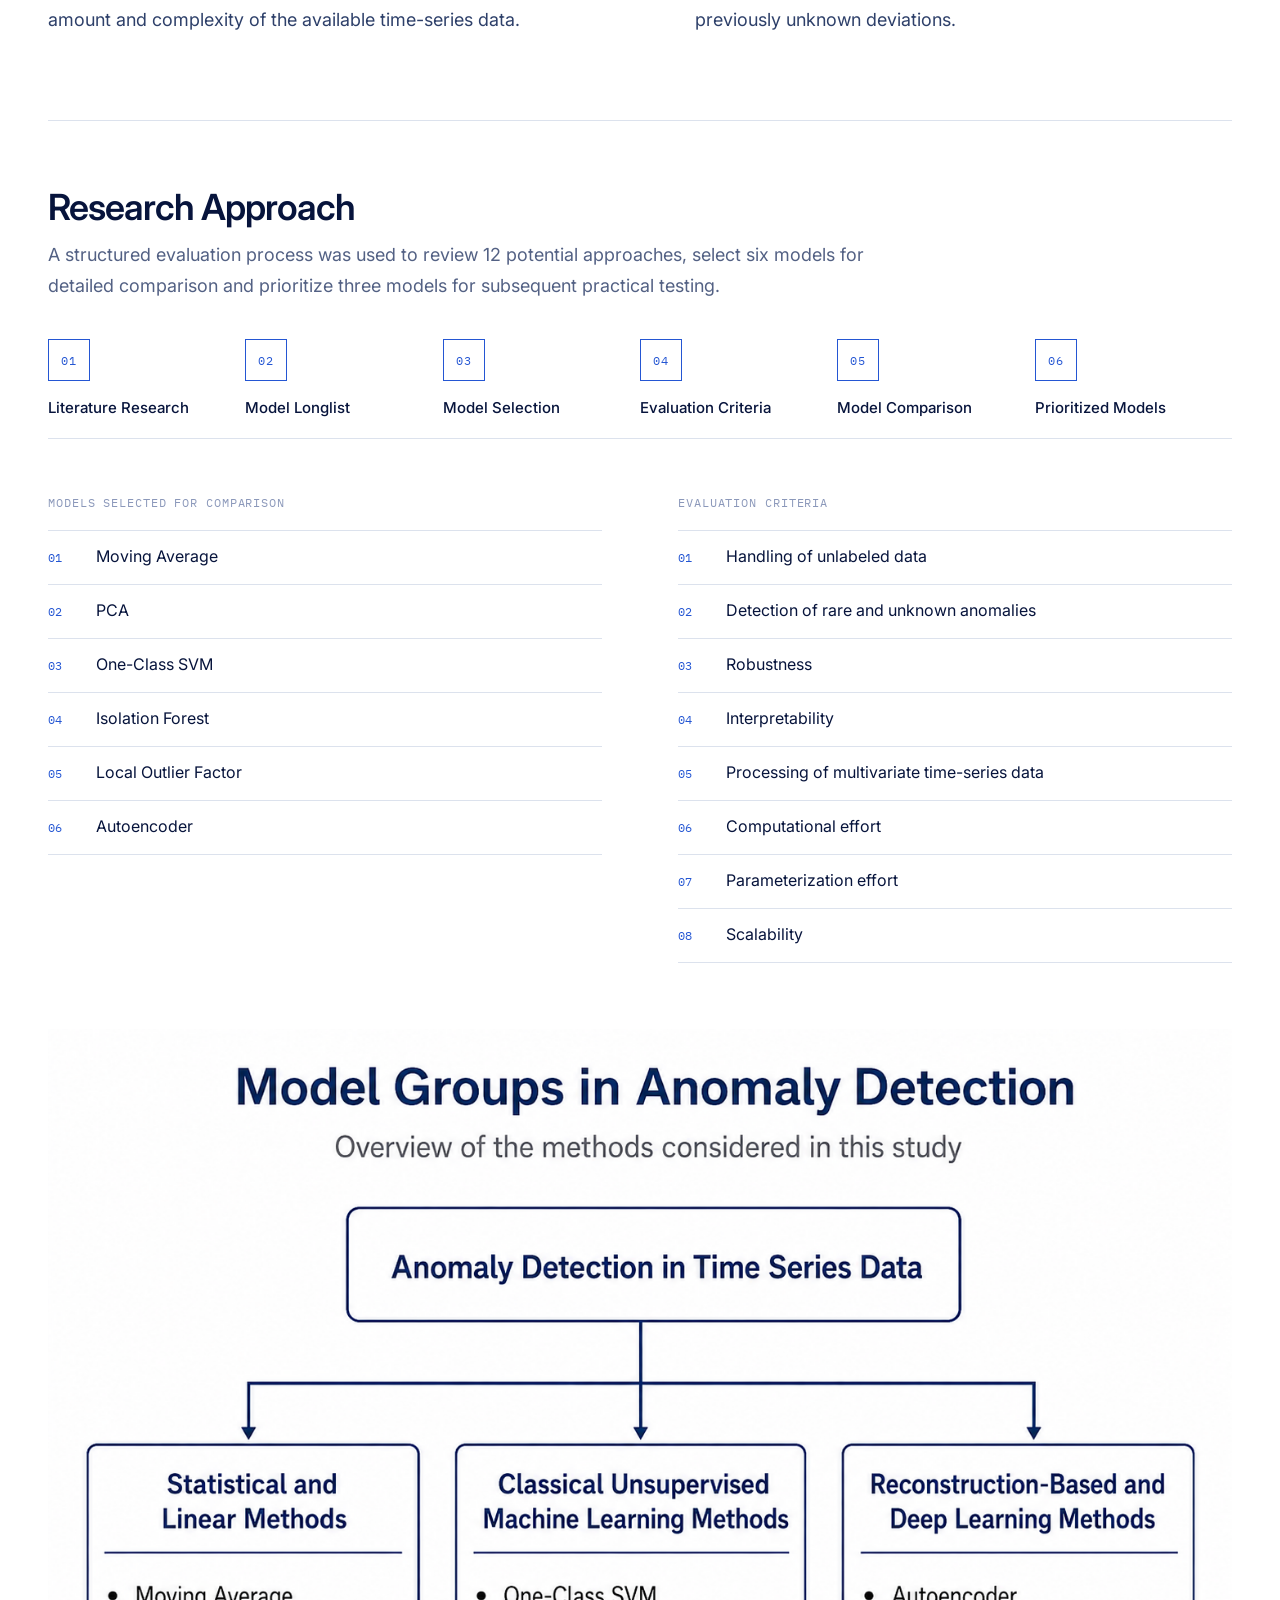
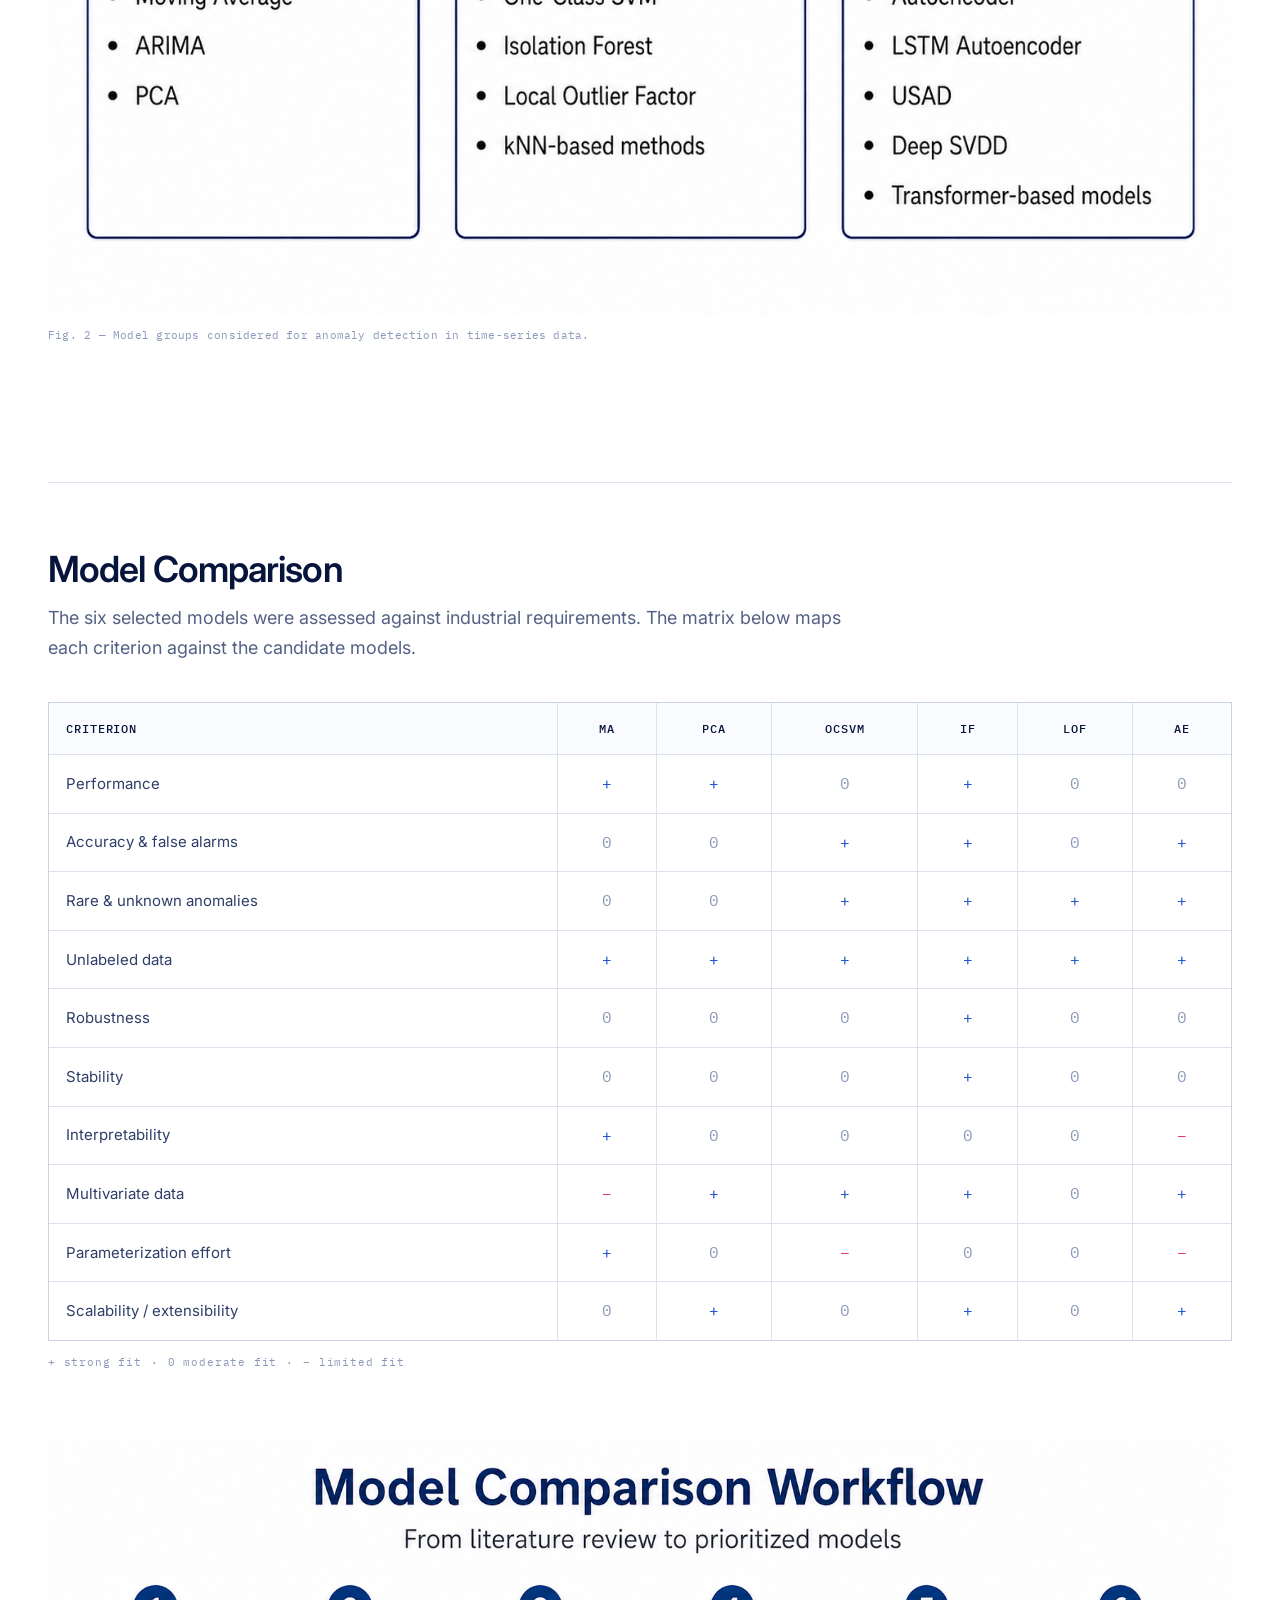
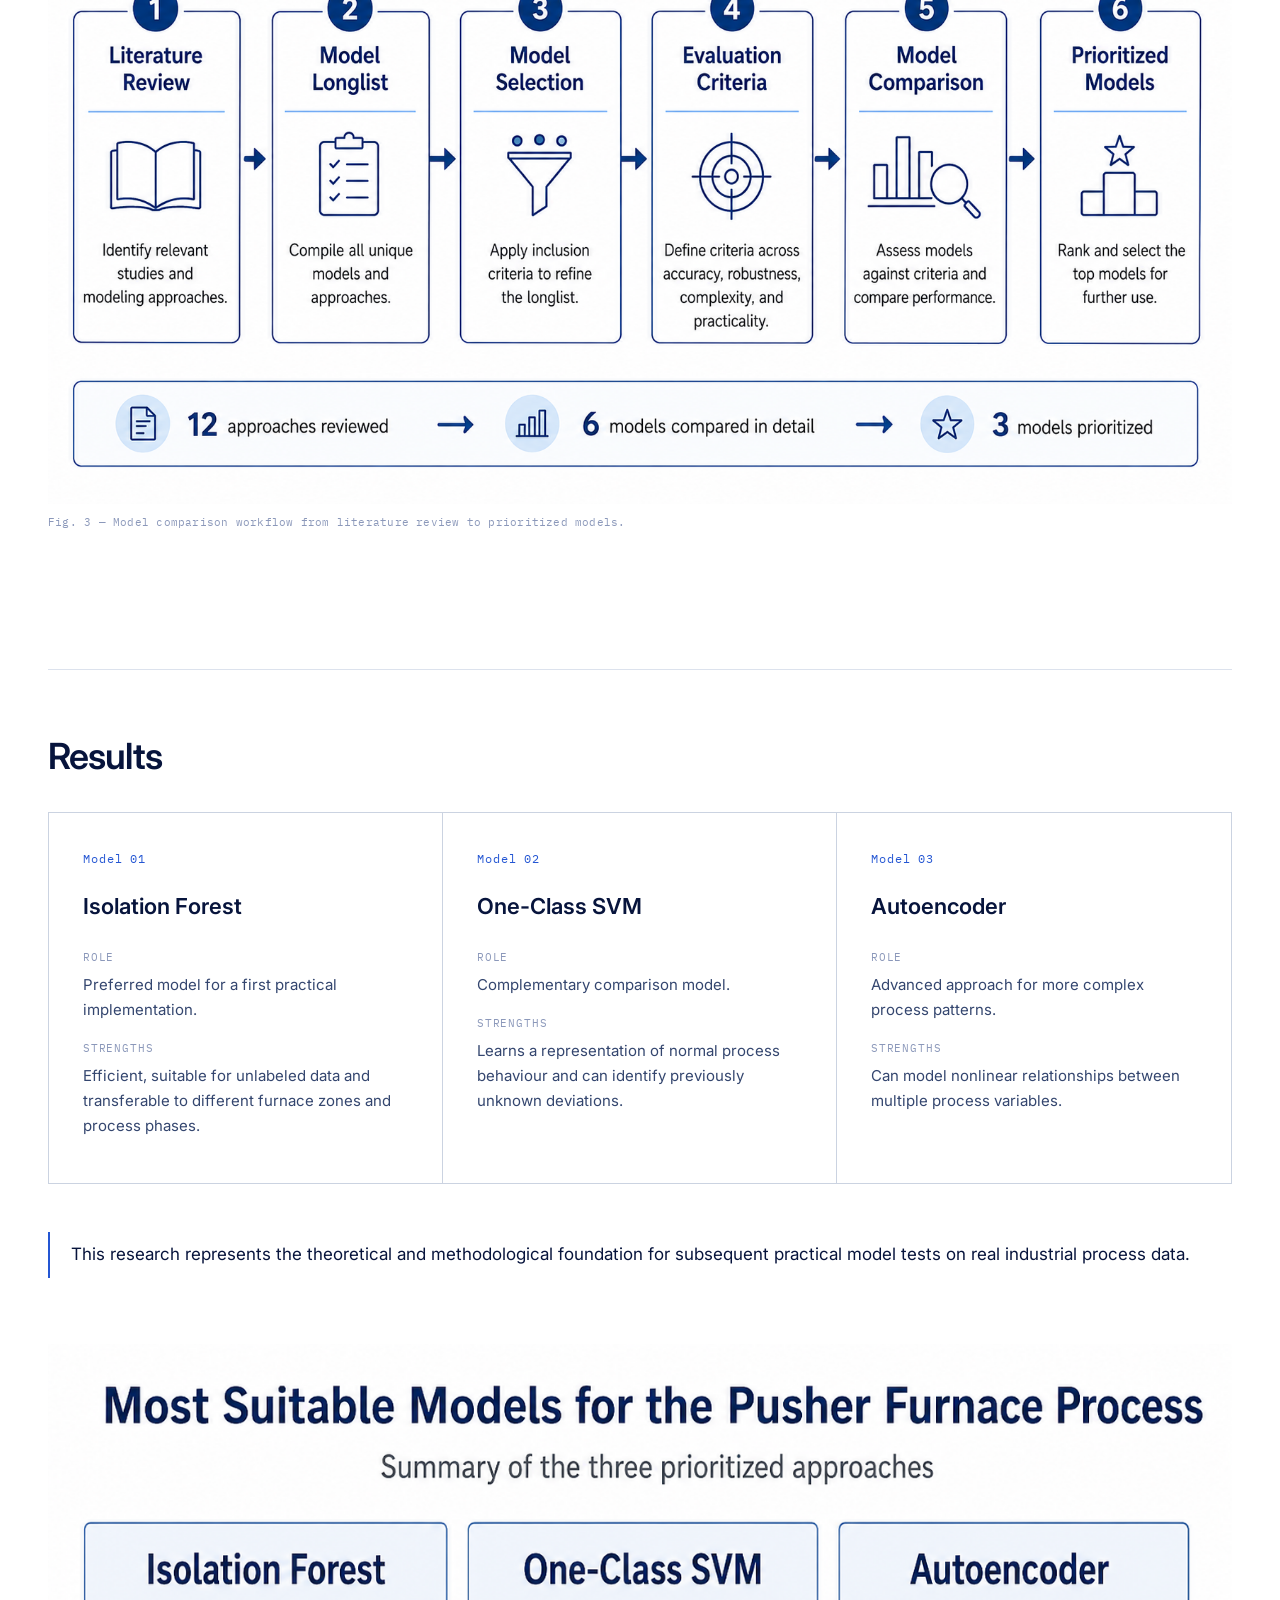
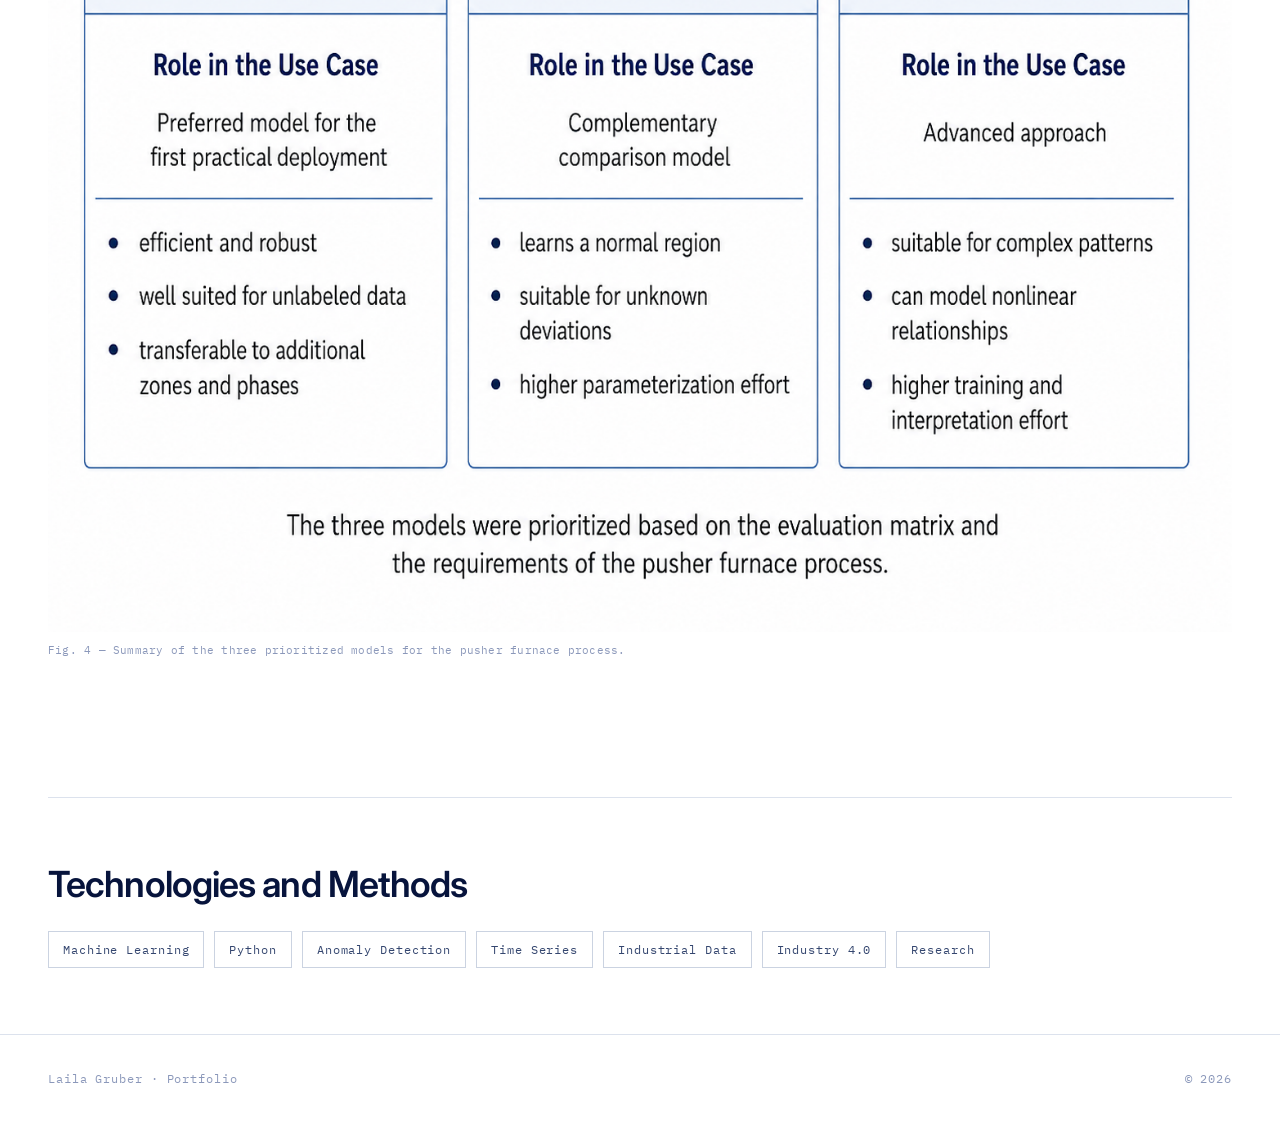
==== commit 3fcd786f: "picture size" ====
--- a/project-01.html
+++ b/project-01.html
@@ -39,7 +39,7 @@
     <section class="project-body section-white">
       <div class="shell project-shell">
         <figure class="project-figure">
-          <div class="placeholder-frame wide-frame"><img src="assets/figure-01-pusher-furnace-process.png" alt="Schematic representation of the pusher furnace process"></div>
+          <div class="project-image"><img src="assets/figure-01-pusher-furnace-process.png" alt="Schematic representation of the pusher furnace process"></div>
           <figcaption class="figure-caption">Fig. 1 — Schematic representation of the considered pusher furnace process with material flow, heating zones and process phases.</figcaption>
         </figure>
 
@@ -89,7 +89,7 @@
         </section>
 
         <figure class="project-figure lined-section no-top-pad">
-          <div class="placeholder-frame wide-frame"><img src="assets/figure-02-model-groups.png" alt="Model groups considered for anomaly detection in time-series data"></div>
+          <div class="project-image"><img src="assets/figure-02-model-groups.png" alt="Model groups considered for anomaly detection in time-series data"></div>
           <figcaption class="figure-caption">Fig. 2 — Model groups considered for anomaly detection in time-series data.</figcaption>
         </figure>
 
@@ -117,7 +117,7 @@
         </section>
 
         <figure class="project-figure lined-section no-top-pad">
-          <div class="placeholder-frame wide-frame"><img src="assets/figure-03-model-comparison-workflow.png" alt="Model comparison workflow from literature review to prioritized models"></div>
+          <div class="project-image"><img src="assets/figure-03-model-comparison-workflow.png" alt="Model comparison workflow from literature review to prioritized models"></div>
           <figcaption class="figure-caption">Fig. 3 — Model comparison workflow from literature review to prioritized models.</figcaption>
         </figure>
 
@@ -132,7 +132,7 @@
         </section>
 
         <figure class="project-figure lined-section no-top-pad">
-          <div class="placeholder-frame wide-frame"><img src="assets/figure-04-prioritized-models.png" alt="Three prioritized models for the pusher furnace process"></div>
+          <div class="project-image"><img src="assets/figure-04-prioritized-models.png" alt="Three prioritized models for the pusher furnace process"></div>
           <figcaption class="figure-caption">Fig. 4 — Summary of the three prioritized models for the pusher furnace process.</figcaption>
         </figure>
 
--- a/styles.css
+++ b/styles.css
@@ -387,6 +387,12 @@
 .project-intro {
   padding: 0 0 64px;
   border-bottom: 1px solid var(--line);
+}
+.project-image img {
+    width: 100%;
+    height: auto;
+    object-fit: contain;
+    display: block;
 }
 .back-link {
   display: inline-block;
@@ -657,3 +663,30 @@
   .tech-block h2 { font-size: 30px; }
   .wide-frame { aspect-ratio: 1.35 / 1; }
 }
+
+
+/* ===== Definitive project figure image sizing ===== */
+.project-figure .project-image {
+  width: 100%;
+  height: auto;
+  aspect-ratio: auto;
+  overflow: visible;
+  background: transparent;
+  border: 0;
+}
+
+.project-figure .project-image img {
+  display: block;
+  width: 100% !important;
+  max-width: 100% !important;
+  height: auto !important;
+  max-height: none !important;
+  object-fit: contain !important;
+  object-position: center !important;
+}
+
+/* The old wide-frame rules are not used for project figures anymore. */
+.project-figure .wide-frame {
+  aspect-ratio: auto !important;
+  height: auto !important;
+}
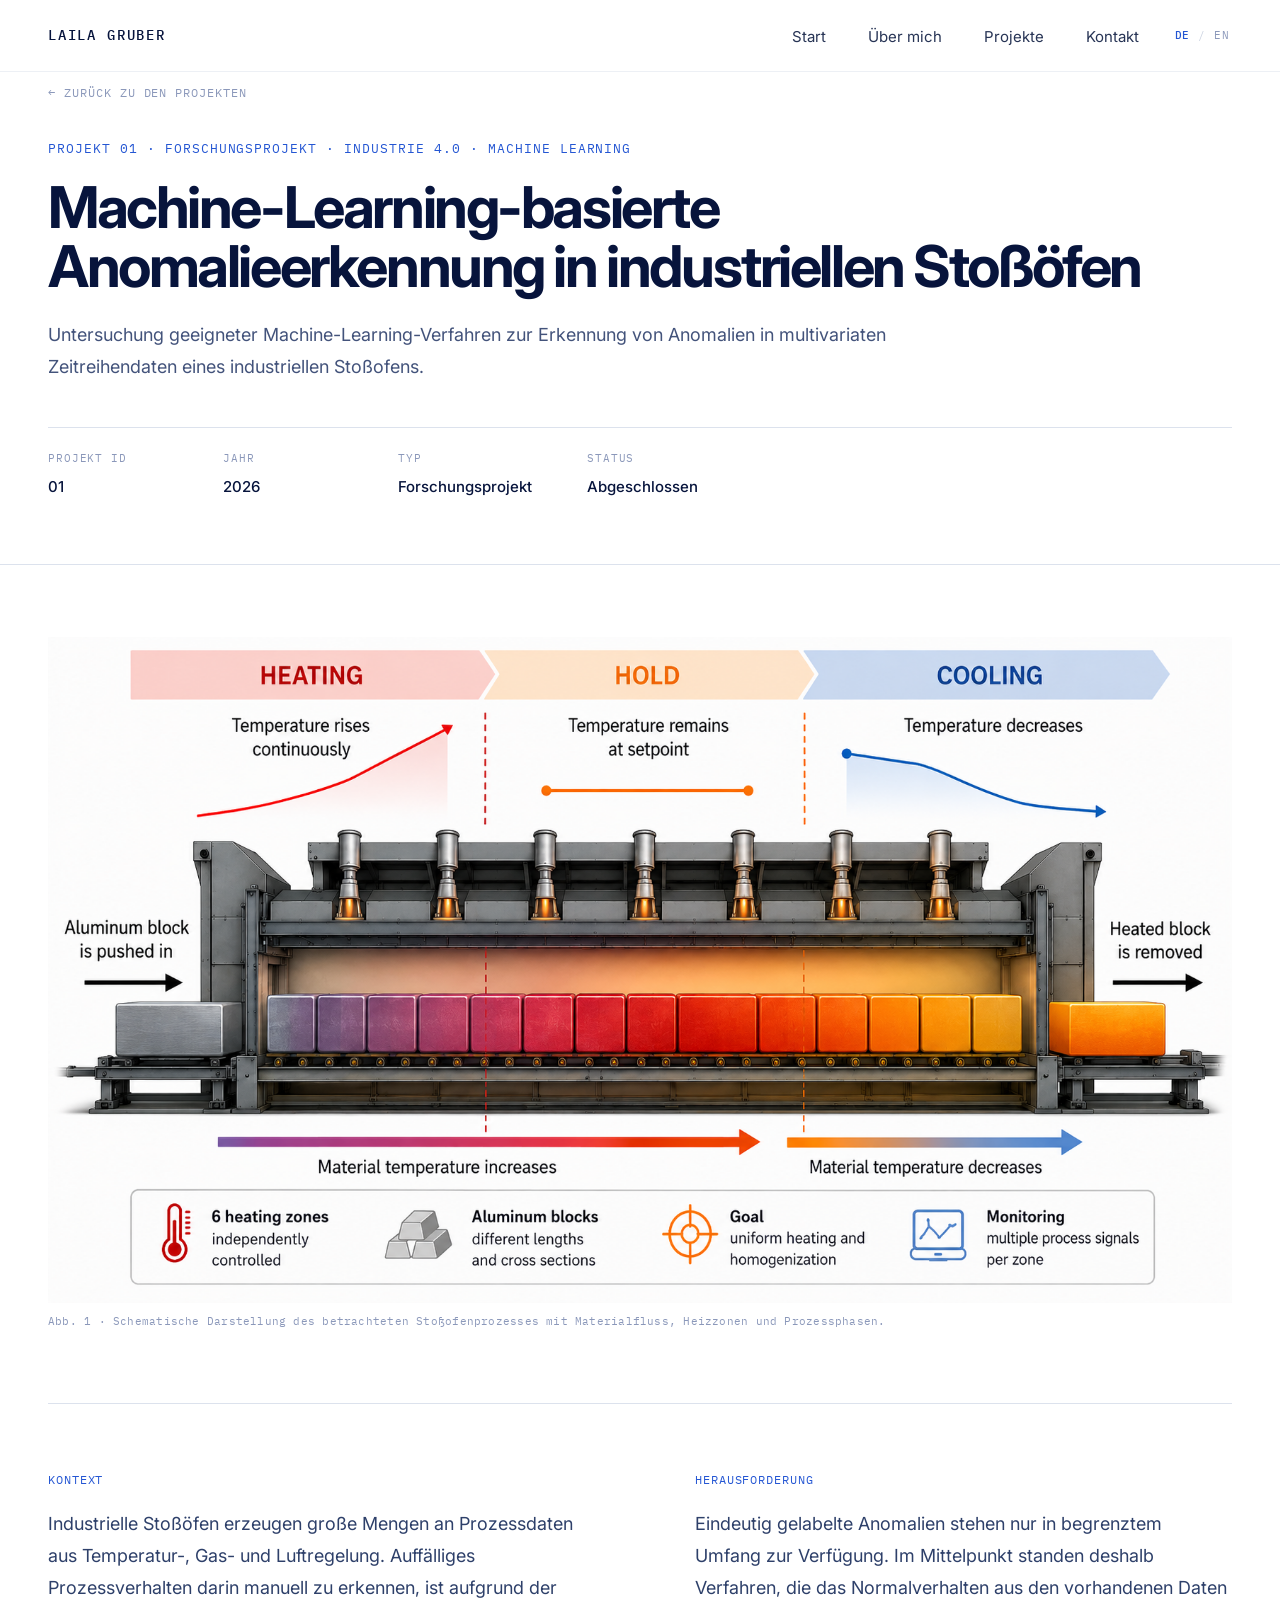
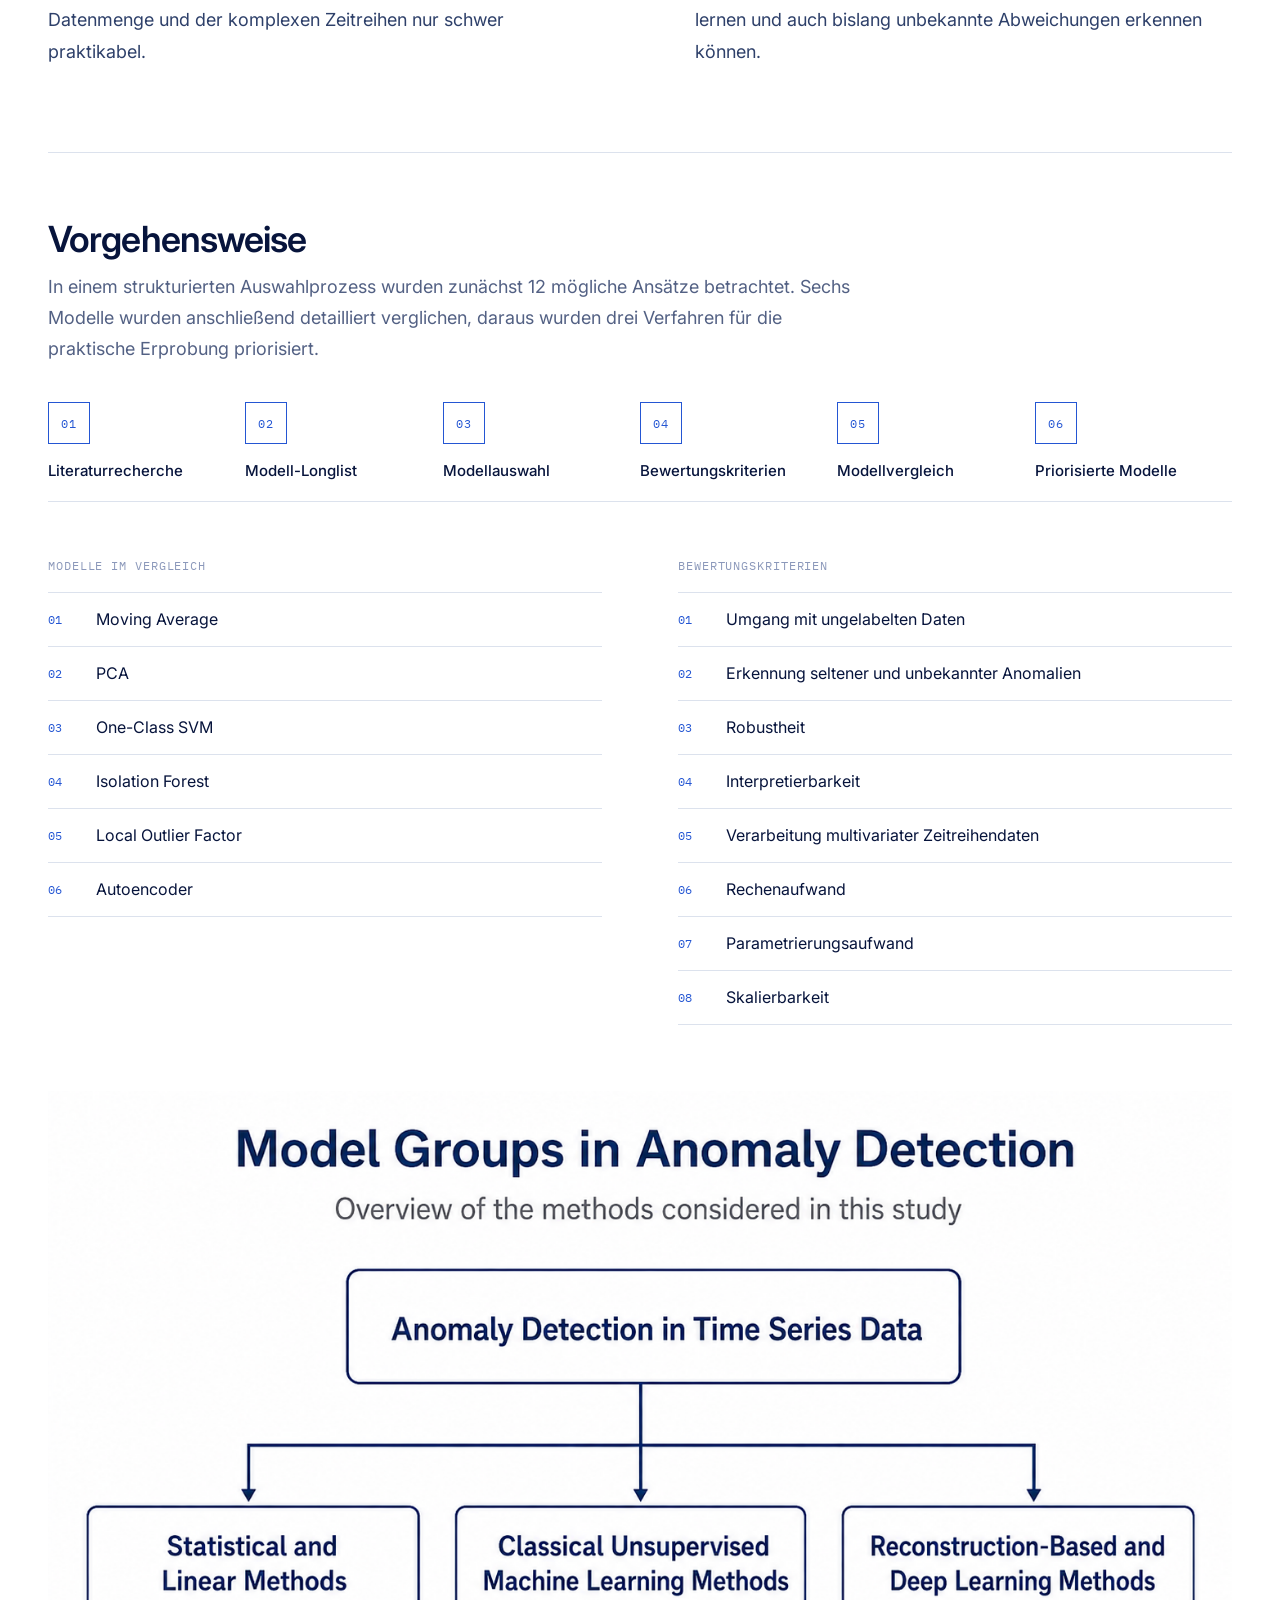
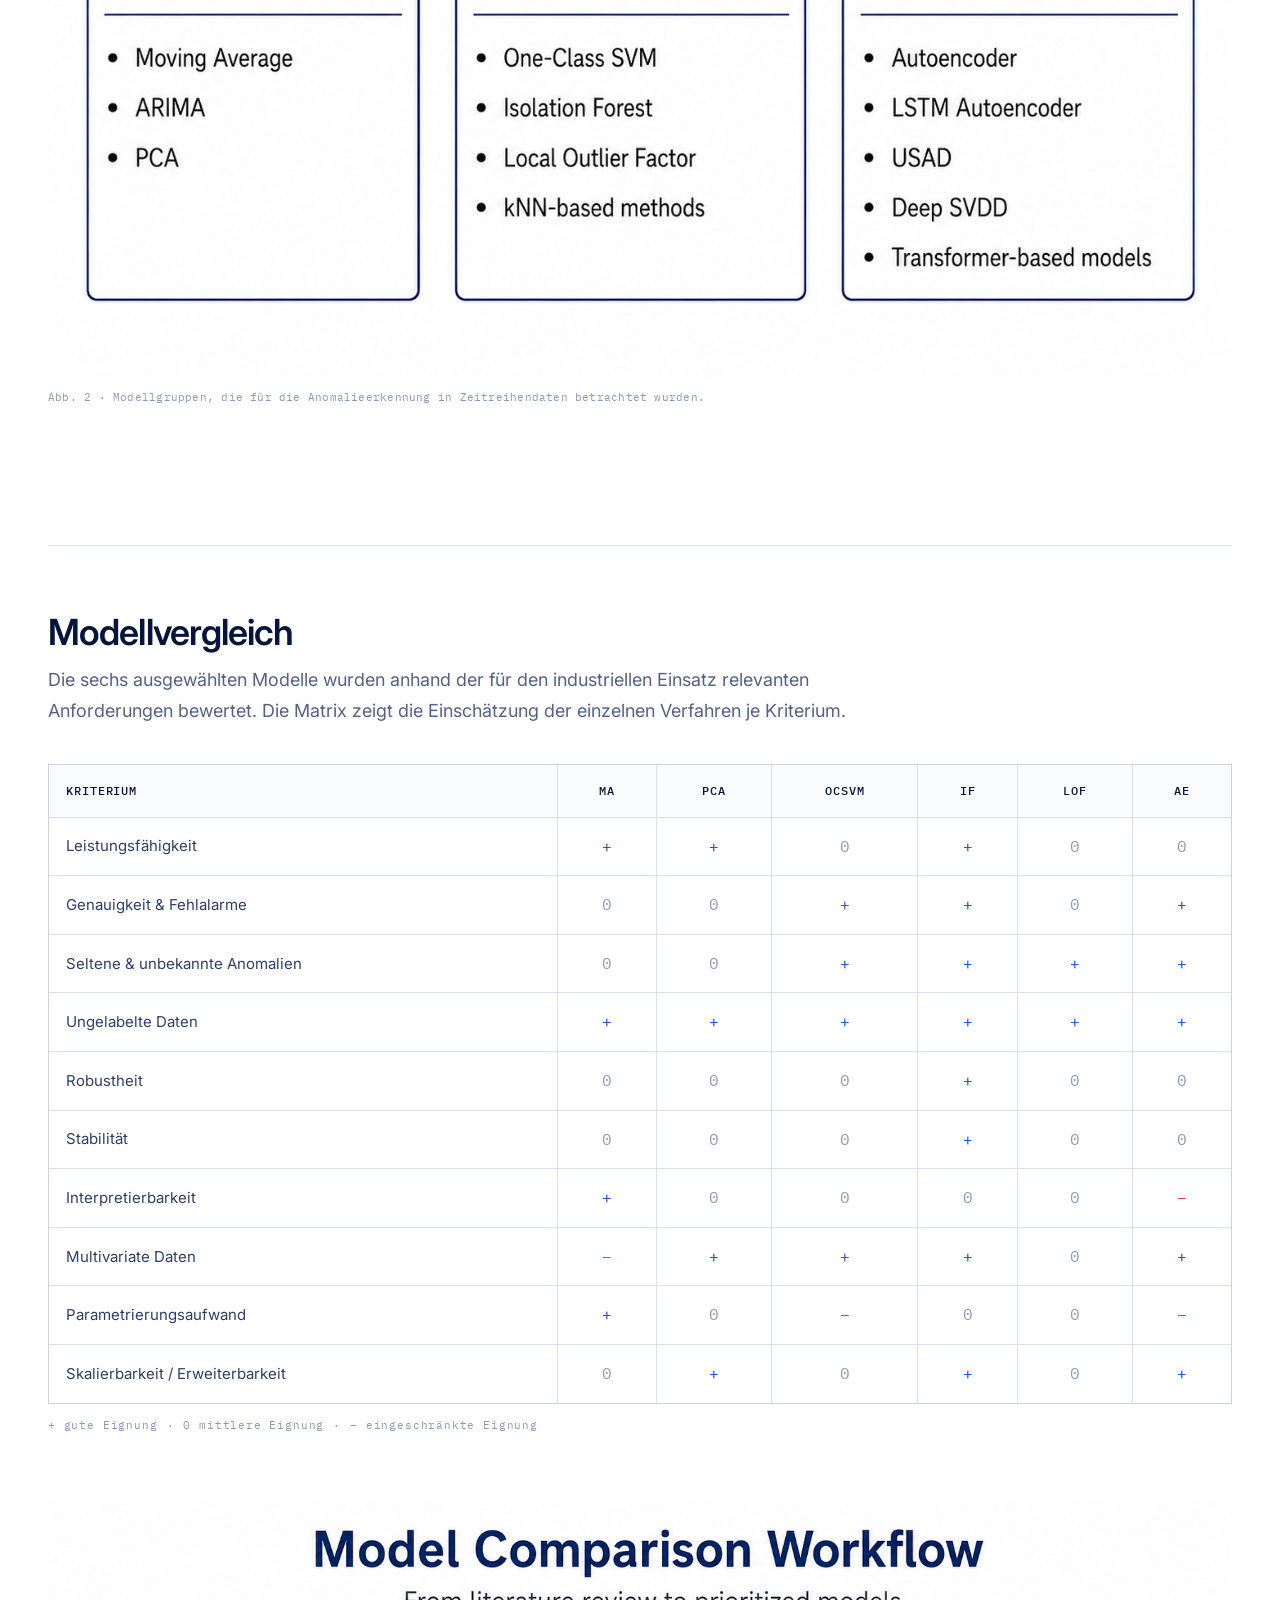
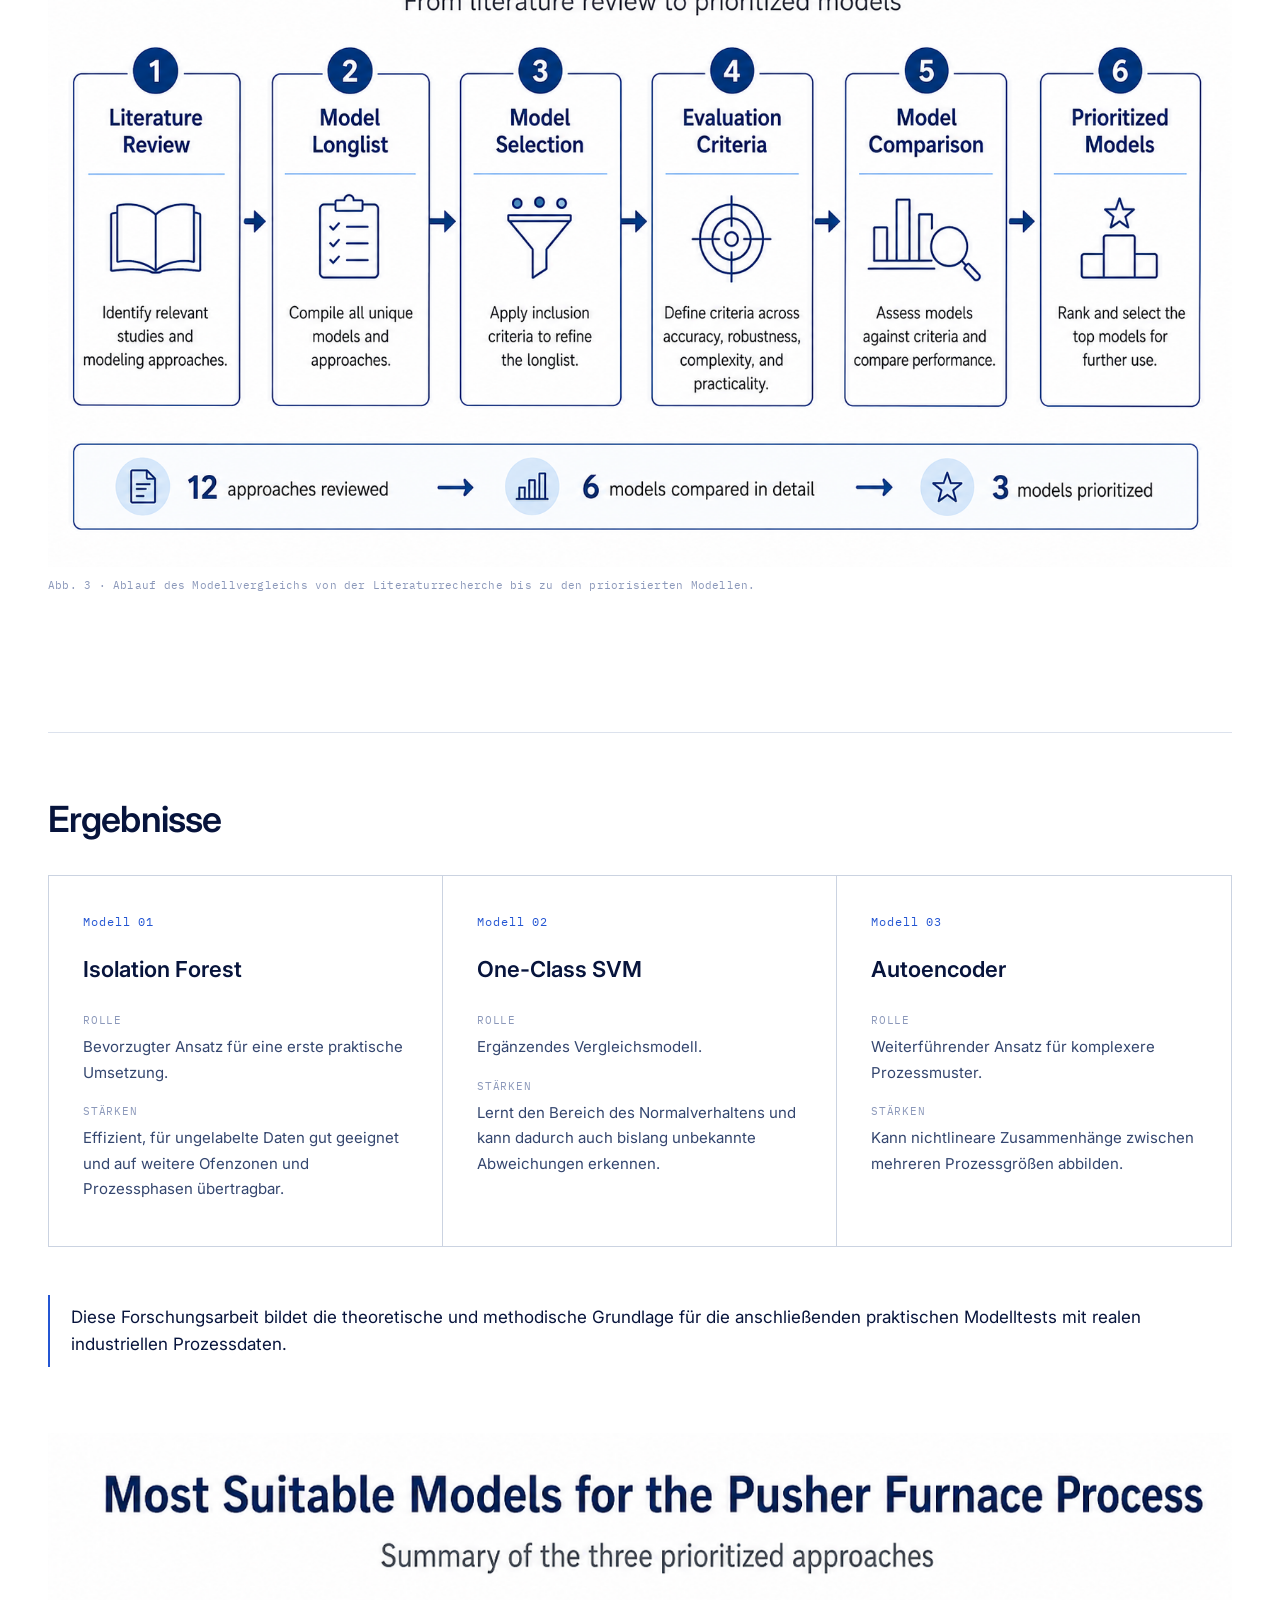
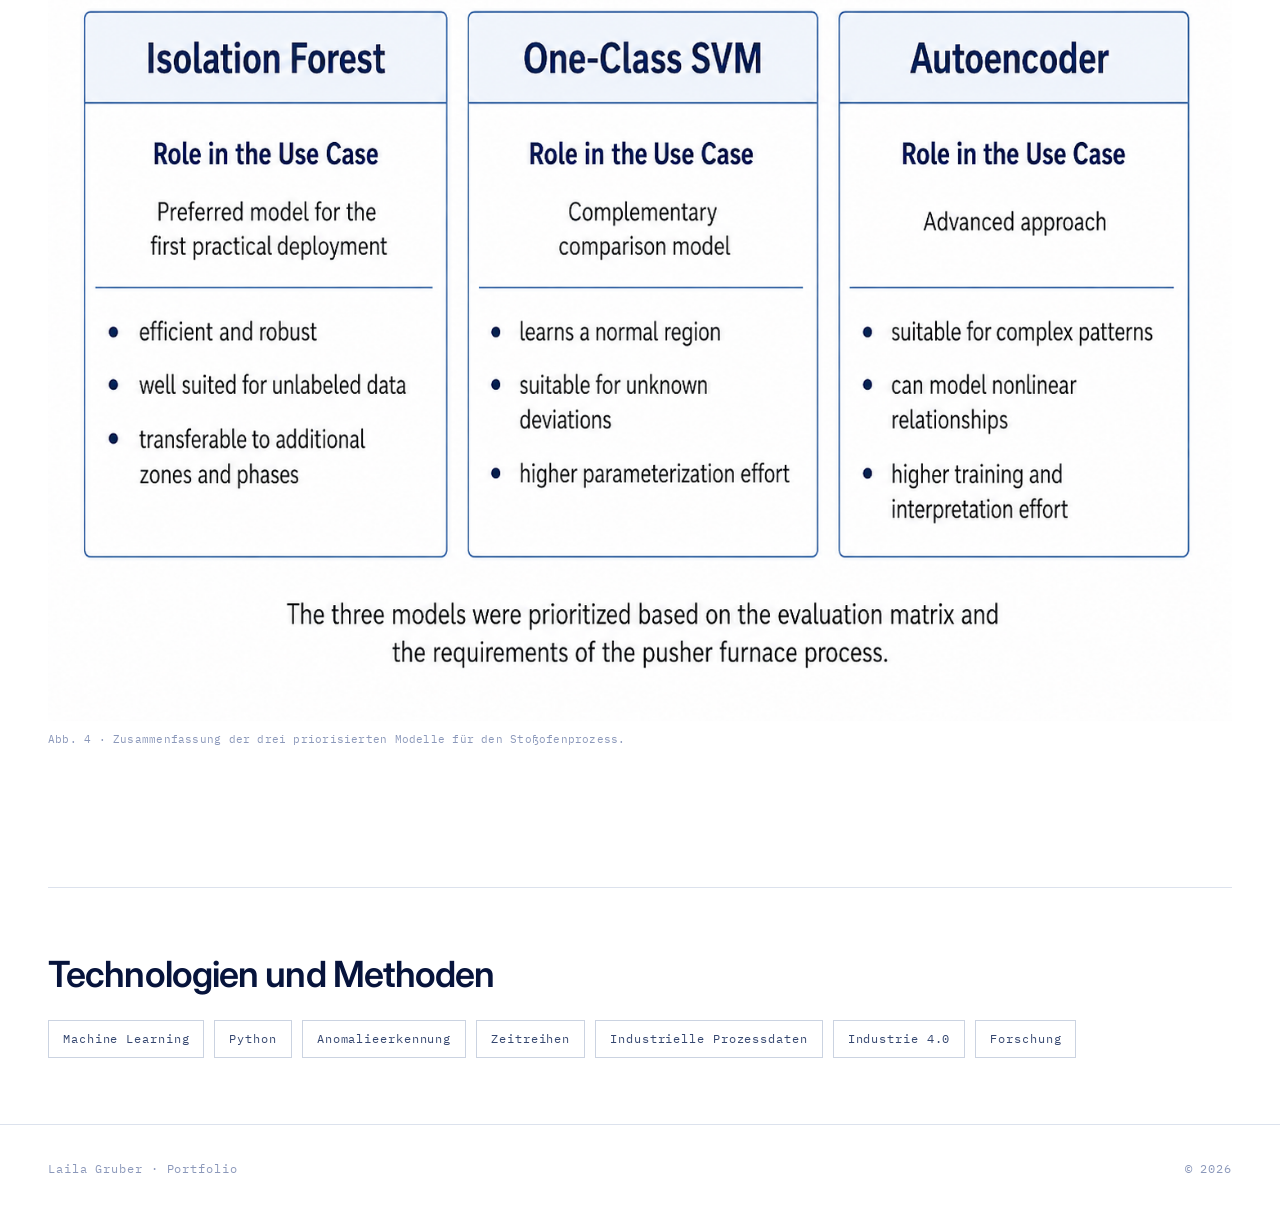
==== commit 1ddce0b6: "englische version" ====
--- a/project-01.html
+++ b/project-01.html
@@ -1,153 +1,144 @@
-<!doctype html>
-<html lang="en">
+<!DOCTYPE html>
+
+<html lang="de">
 <head>
-  <meta charset="utf-8" />
-  <meta name="viewport" content="width=device-width, initial-scale=1" />
-  <meta name="description" content="Machine Learning Based Anomaly Detection in Industrial Pusher Furnaces — Laila Gruber." />
-  <title>Project 01 · Laila Gruber</title>
-  <link rel="stylesheet" href="styles.css" />
+<meta charset="utf-8"/>
+<meta content="width=device-width, initial-scale=1" name="viewport"/>
+<meta content="no-cache, no-store, must-revalidate" http-equiv="Cache-Control"/>
+<meta content="no-cache" http-equiv="Pragma"/>
+<meta content="0" http-equiv="Expires"/>
+<meta content="Machine-Learning-basierte Anomalieerkennung in industriellen Stoßöfen · Forschungsprojekt von Laila Gruber." name="description"/>
+<title>Projekt 01 · Laila Gruber</title>
+<link href="styles.css" rel="stylesheet"/>
 </head>
-<body>
-  <header class="site-header">
-    <div class="shell header-inner">
-      <a class="brand" href="index.html">LAILA GRUBER</a>
-      <nav class="nav" aria-label="Primary navigation">
-        <a href="index.html">Home</a>
-        <a href="index.html#about">About</a>
-        <a href="index.html#projects">Projects</a>
-        <a href="index.html#contact">Contact</a>
-      </nav>
-    </div>
-  </header>
-
-  <main class="project-page">
-    <section class="project-intro section-white">
-      <div class="shell">
-        <a class="back-link mono" href="index.html#projects">← BACK TO PROJECTS</a>
-        <div class="project-eyebrow mono">PROJECT 01 · RESEARCH PROJECT · INDUSTRY 4.0 · MACHINE LEARNING</div>
-        <h1>Machine Learning Based Anomaly<br class="desktop-only"> Detection in Industrial Pusher Furnaces</h1>
-        <p class="project-lead">Research on suitable machine learning methods for detecting anomalies in multivariate industrial time-series data from an industrial pusher furnace.</p>
-        <div class="meta-row">
-          <div><span class="mono">PROJECT ID</span><strong>01</strong></div>
-          <div><span class="mono">DATE</span><strong>2026</strong></div>
-          <div><span class="mono">TYPE</span><strong>Research Project</strong></div>
-          <div><span class="mono">STATUS</span><strong>Completed</strong></div>
-        </div>
-      </div>
-    </section>
-
-    <section class="project-body section-white">
-      <div class="shell project-shell">
-        <figure class="project-figure">
-          <div class="project-image"><img src="assets/figure-01-pusher-furnace-process.png" alt="Schematic representation of the pusher furnace process"></div>
-          <figcaption class="figure-caption">Fig. 1 — Schematic representation of the considered pusher furnace process with material flow, heating zones and process phases.</figcaption>
-        </figure>
-
-        <section class="context-grid lined-section">
-          <div><div class="project-mini mono">CONTEXT</div><p>Industrial pusher furnaces generate large amounts of process data from temperature, gas and air control systems. Detecting abnormal process behavior manually is difficult because of the amount and complexity of the available time-series data.</p></div>
-          <div><div class="project-mini mono">CHALLENGE</div><p>Only a limited number of clearly labelled anomalies are available. Therefore, the research focused on machine learning approaches that can learn normal process behaviour and detect previously unknown deviations.</p></div>
-        </section>
-
-        <section class="approach-block lined-section">
-          <h2>Research Approach</h2>
-          <p class="section-intro">A structured evaluation process was used to review 12 potential approaches, select six models for detailed comparison and prioritize three models for subsequent practical testing.</p>
-          <div class="process-row">
-            <div><span class="step-box mono">01</span><strong>Literature Research</strong></div>
-            <div><span class="step-box mono">02</span><strong>Model Longlist</strong></div>
-            <div><span class="step-box mono">03</span><strong>Model Selection</strong></div>
-            <div><span class="step-box mono">04</span><strong>Evaluation Criteria</strong></div>
-            <div><span class="step-box mono">05</span><strong>Model Comparison</strong></div>
-            <div><span class="step-box mono">06</span><strong>Prioritized Models</strong></div>
-          </div>
-
-          <div class="lists-grid">
-            <div>
-              <h3 class="mono">MODELS SELECTED FOR COMPARISON</h3>
-              <ol class="indexed-list">
-                <li><span>01</span>Moving Average</li>
-                <li><span>02</span>PCA</li>
-                <li><span>03</span>One-Class SVM</li>
-                <li><span>04</span>Isolation Forest</li>
-                <li><span>05</span>Local Outlier Factor</li>
-                <li><span>06</span>Autoencoder</li>
-              </ol>
-            </div>
-            <div>
-              <h3 class="mono">EVALUATION CRITERIA</h3>
-              <ol class="indexed-list">
-                <li><span>01</span>Handling of unlabeled data</li>
-                <li><span>02</span>Detection of rare and unknown anomalies</li>
-                <li><span>03</span>Robustness</li>
-                <li><span>04</span>Interpretability</li>
-                <li><span>05</span>Processing of multivariate time-series data</li>
-                <li><span>06</span>Computational effort</li>
-                <li><span>07</span>Parameterization effort</li>
-                <li><span>08</span>Scalability</li>
-              </ol>
-            </div>
-          </div>
-        </section>
-
-        <figure class="project-figure lined-section no-top-pad">
-          <div class="project-image"><img src="assets/figure-02-model-groups.png" alt="Model groups considered for anomaly detection in time-series data"></div>
-          <figcaption class="figure-caption">Fig. 2 — Model groups considered for anomaly detection in time-series data.</figcaption>
-        </figure>
-
-        <section class="comparison-block lined-section">
-          <h2>Model Comparison</h2>
-          <p class="section-intro">The six selected models were assessed against industrial requirements. The matrix below maps each criterion against the candidate models.</p>
-          <div class="table-wrap">
-            <table class="matrix">
-              <thead><tr><th>CRITERION</th><th>MA</th><th>PCA</th><th>OCSVM</th><th>IF</th><th>LOF</th><th>AE</th></tr></thead>
-              <tbody>
-                <tr><td>Performance</td><td class="plus">+</td><td class="plus">+</td><td>0</td><td class="plus">+</td><td>0</td><td>0</td></tr>
-                <tr><td>Accuracy &amp; false alarms</td><td>0</td><td>0</td><td class="plus">+</td><td class="plus">+</td><td>0</td><td class="plus">+</td></tr>
-                <tr><td>Rare &amp; unknown anomalies</td><td>0</td><td>0</td><td class="plus">+</td><td class="plus">+</td><td class="plus">+</td><td class="plus">+</td></tr>
-                <tr><td>Unlabeled data</td><td class="plus">+</td><td class="plus">+</td><td class="plus">+</td><td class="plus">+</td><td class="plus">+</td><td class="plus">+</td></tr>
-                <tr><td>Robustness</td><td>0</td><td>0</td><td>0</td><td class="plus">+</td><td>0</td><td>0</td></tr>
-                <tr><td>Stability</td><td>0</td><td>0</td><td>0</td><td class="plus">+</td><td>0</td><td>0</td></tr>
-                <tr><td>Interpretability</td><td class="plus">+</td><td>0</td><td>0</td><td>0</td><td>0</td><td class="minus">−</td></tr>
-                <tr><td>Multivariate data</td><td class="minus">−</td><td class="plus">+</td><td class="plus">+</td><td class="plus">+</td><td>0</td><td class="plus">+</td></tr>
-                <tr><td>Parameterization effort</td><td class="plus">+</td><td>0</td><td class="minus">−</td><td>0</td><td>0</td><td class="minus">−</td></tr>
-                <tr><td>Scalability / extensibility</td><td>0</td><td class="plus">+</td><td>0</td><td class="plus">+</td><td>0</td><td class="plus">+</td></tr>
-              </tbody>
-            </table>
-          </div>
-          <div class="matrix-legend mono"><span>+ strong fit</span><span>·</span><span>0 moderate fit</span><span>·</span><span>− limited fit</span></div>
-        </section>
-
-        <figure class="project-figure lined-section no-top-pad">
-          <div class="project-image"><img src="assets/figure-03-model-comparison-workflow.png" alt="Model comparison workflow from literature review to prioritized models"></div>
-          <figcaption class="figure-caption">Fig. 3 — Model comparison workflow from literature review to prioritized models.</figcaption>
-        </figure>
-
-        <section class="results-block lined-section">
-          <h2>Results</h2>
-          <div class="results-grid">
-            <article><div class="model-no mono">Model 01</div><h3>Isolation Forest</h3><div class="result-k mono">ROLE</div><p>Preferred model for a first practical implementation.</p><div class="result-k mono">STRENGTHS</div><p>Efficient, suitable for unlabeled data and transferable to different furnace zones and process phases.</p></article>
-            <article><div class="model-no mono">Model 02</div><h3>One-Class SVM</h3><div class="result-k mono">ROLE</div><p>Complementary comparison model.</p><div class="result-k mono">STRENGTHS</div><p>Learns a representation of normal process behaviour and can identify previously unknown deviations.</p></article>
-            <article><div class="model-no mono">Model 03</div><h3>Autoencoder</h3><div class="result-k mono">ROLE</div><p>Advanced approach for more complex process patterns.</p><div class="result-k mono">STRENGTHS</div><p>Can model nonlinear relationships between multiple process variables.</p></article>
-          </div>
-          <p class="foundation-note">This research represents the theoretical and methodological foundation for subsequent practical model tests on real industrial process data.</p>
-        </section>
-
-        <figure class="project-figure lined-section no-top-pad">
-          <div class="project-image"><img src="assets/figure-04-prioritized-models.png" alt="Three prioritized models for the pusher furnace process"></div>
-          <figcaption class="figure-caption">Fig. 4 — Summary of the three prioritized models for the pusher furnace process.</figcaption>
-        </figure>
-
-        <section class="tech-block lined-section">
-          <h2>Technologies and Methods</h2>
-          <div class="tech-tags"><span>Machine Learning</span><span>Python</span><span>Anomaly Detection</span><span>Time Series</span><span>Industrial Data</span><span>Industry 4.0</span><span>Research</span></div>
-        </section>
-      </div>
-    </section>
-  </main>
-
-  <footer class="footer">
-    <div class="shell footer-inner mono"><span>Laila Gruber · Portfolio</span><span>© <span id="year">2026</span></span></div>
-  </footer>
-
-  <script src="script.js"></script>
+<body data-page="project">
+<header class="site-header">
+<div class="shell header-inner">
+<a class="brand" href="index.html">LAILA GRUBER</a>
+<div class="header-tools"><nav aria-label="Primary navigation" class="nav">
+<a data-i18n="nav.home" href="index.html">Start</a>
+<a data-i18n="nav.about" href="index.html#about">Über mich</a>
+<a data-i18n="nav.projects" href="index.html#projects">Projekte</a>
+<a data-i18n="nav.contact" href="index.html#contact">Kontakt</a>
+</nav><div aria-label="Language selection" class="language-switch" role="group"><button aria-pressed="true" class="lang-btn active" data-lang="de" type="button">DE</button><span aria-hidden="true" class="lang-separator">/</span><button aria-pressed="false" class="lang-btn" data-lang="en" type="button">EN</button></div></div>
+</div>
+</header>
+<main class="project-page">
+<section class="project-intro section-white">
+<div class="shell">
+<a class="back-link mono" data-i18n="project.back" href="index.html#projects">← ZURÜCK ZU DEN PROJEKTEN</a>
+<div class="project-eyebrow mono" data-i18n="project.eyebrow">PROJEKT 01 · FORSCHUNGSPROJEKT · INDUSTRIE 4.0 · MACHINE LEARNING</div>
+<h1 data-i18n="project.title">Machine-Learning-basierte Anomalieerkennung in industriellen Stoßöfen</h1>
+<p class="project-lead" data-i18n="project.lead">Untersuchung geeigneter Machine-Learning-Verfahren zur Erkennung von Anomalien in multivariaten Zeitreihendaten eines industriellen Stoßofens.</p>
+<div class="meta-row">
+<div><span class="mono" data-i18n="project.meta.id">PROJEKT ID</span><strong data-i18n="project.meta.id.value">01</strong></div>
+<div><span class="mono" data-i18n="project.meta.date">JAHR</span><strong data-i18n="project.meta.date.value">2026</strong></div>
+<div><span class="mono" data-i18n="project.meta.type">TYP</span><strong data-i18n="project.meta.type.value">Forschungsprojekt</strong></div>
+<div><span class="mono" data-i18n="project.meta.status">STATUS</span><strong data-i18n="project.meta.status.value">Abgeschlossen</strong></div>
+</div>
+</div>
+</section>
+<section class="project-body section-white">
+<div class="shell project-shell">
+<figure class="project-figure">
+<div class="project-image"><img alt="Schematic representation of the pusher furnace process" src="assets/figure-01-pusher-furnace-process.png"/></div>
+<figcaption class="figure-caption" data-i18n="project.fig1">Abb. 1 · Schematische Darstellung des betrachteten Stoßofenprozesses mit Materialfluss, Heizzonen und Prozessphasen.</figcaption>
+</figure>
+<section class="context-grid lined-section">
+<div><div class="project-mini mono" data-i18n="project.context.label">KONTEXT</div><p data-i18n="project.context.text">Industrielle Stoßöfen erzeugen große Mengen an Prozessdaten aus Temperatur-, Gas- und Luftregelung. Auffälliges Prozessverhalten darin manuell zu erkennen, ist aufgrund der Datenmenge und der komplexen Zeitreihen nur schwer praktikabel.</p></div>
+<div><div class="project-mini mono" data-i18n="project.challenge.label">HERAUSFORDERUNG</div><p data-i18n="project.challenge.text">Eindeutig gelabelte Anomalien stehen nur in begrenztem Umfang zur Verfügung. Im Mittelpunkt standen deshalb Verfahren, die das Normalverhalten aus den vorhandenen Daten lernen und auch bislang unbekannte Abweichungen erkennen können.</p></div>
+</section>
+<section class="approach-block lined-section">
+<h2 data-i18n="project.approach.title">Vorgehensweise</h2>
+<p class="section-intro" data-i18n="project.approach.intro">In einem strukturierten Auswahlprozess wurden zunächst 12 mögliche Ansätze betrachtet. Sechs Modelle wurden anschließend detailliert verglichen, daraus wurden drei Verfahren für die praktische Erprobung priorisiert.</p>
+<div class="process-row">
+<div><span class="step-box mono">01</span><strong data-i18n="project.approach.step1">Literaturrecherche</strong></div>
+<div><span class="step-box mono">02</span><strong data-i18n="project.approach.step2">Modell-Longlist</strong></div>
+<div><span class="step-box mono">03</span><strong data-i18n="project.approach.step3">Modellauswahl</strong></div>
+<div><span class="step-box mono">04</span><strong data-i18n="project.approach.step4">Bewertungskriterien</strong></div>
+<div><span class="step-box mono">05</span><strong data-i18n="project.approach.step5">Modellvergleich</strong></div>
+<div><span class="step-box mono">06</span><strong data-i18n="project.approach.step6">Priorisierte Modelle</strong></div>
+</div>
+<div class="lists-grid">
+<div>
+<h3 class="mono" data-i18n="project.models.heading">MODELLE IM VERGLEICH</h3>
+<ol class="indexed-list">
+<li><span>01</span>Moving Average</li>
+<li><span>02</span>PCA</li>
+<li><span>03</span>One-Class SVM</li>
+<li><span>04</span>Isolation Forest</li>
+<li><span>05</span>Local Outlier Factor</li>
+<li><span>06</span>Autoencoder</li>
+</ol>
+</div>
+<div>
+<h3 class="mono" data-i18n="project.criteria.heading">BEWERTUNGSKRITERIEN</h3>
+<ol class="indexed-list">
+<li><span>01</span><div data-i18n="project.criteria.1">Umgang mit ungelabelten Daten</div></li>
+<li><span>02</span><div data-i18n="project.criteria.2">Erkennung seltener und unbekannter Anomalien</div></li>
+<li><span>03</span><div data-i18n="project.criteria.3">Robustheit</div></li>
+<li><span>04</span><div data-i18n="project.criteria.4">Interpretierbarkeit</div></li>
+<li><span>05</span><div data-i18n="project.criteria.5">Verarbeitung multivariater Zeitreihendaten</div></li>
+<li><span>06</span><div data-i18n="project.criteria.6">Rechenaufwand</div></li>
+<li><span>07</span><div data-i18n="project.criteria.7">Parametrierungsaufwand</div></li>
+<li><span>08</span><div data-i18n="project.criteria.8">Skalierbarkeit</div></li>
+</ol>
+</div>
+</div>
+</section>
+<figure class="project-figure lined-section no-top-pad">
+<div class="project-image"><img alt="Model groups considered for anomaly detection in time-series data" src="assets/figure-02-model-groups.png"/></div>
+<figcaption class="figure-caption" data-i18n="project.fig2">Abb. 2 · Modellgruppen, die für die Anomalieerkennung in Zeitreihendaten betrachtet wurden.</figcaption>
+</figure>
+<section class="comparison-block lined-section">
+<h2 data-i18n="project.comparison.title">Modellvergleich</h2>
+<p class="section-intro" data-i18n="project.comparison.intro">Die sechs ausgewählten Modelle wurden anhand der für den industriellen Einsatz relevanten Anforderungen bewertet. Die Matrix zeigt die Einschätzung der einzelnen Verfahren je Kriterium.</p>
+<div class="table-wrap">
+<table class="matrix">
+<thead><tr><th data-i18n="project.matrix.criterion">KRITERIUM</th><th>MA</th><th>PCA</th><th>OCSVM</th><th>IF</th><th>LOF</th><th>AE</th></tr></thead>
+<tbody>
+<tr><td data-i18n="project.matrix.row1">Leistungsfähigkeit</td><td class="plus">+</td><td class="plus">+</td><td>0</td><td class="plus">+</td><td>0</td><td>0</td></tr>
+<tr><td data-i18n="project.matrix.row2">Genauigkeit &amp; Fehlalarme</td><td>0</td><td>0</td><td class="plus">+</td><td class="plus">+</td><td>0</td><td class="plus">+</td></tr>
+<tr><td data-i18n="project.matrix.row3">Seltene &amp; unbekannte Anomalien</td><td>0</td><td>0</td><td class="plus">+</td><td class="plus">+</td><td class="plus">+</td><td class="plus">+</td></tr>
+<tr><td data-i18n="project.matrix.row4">Ungelabelte Daten</td><td class="plus">+</td><td class="plus">+</td><td class="plus">+</td><td class="plus">+</td><td class="plus">+</td><td class="plus">+</td></tr>
+<tr><td data-i18n="project.matrix.row5">Robustheit</td><td>0</td><td>0</td><td>0</td><td class="plus">+</td><td>0</td><td>0</td></tr>
+<tr><td data-i18n="project.matrix.row6">Stabilität</td><td>0</td><td>0</td><td>0</td><td class="plus">+</td><td>0</td><td>0</td></tr>
+<tr><td data-i18n="project.matrix.row7">Interpretierbarkeit</td><td class="plus">+</td><td>0</td><td>0</td><td>0</td><td>0</td><td class="minus">−</td></tr>
+<tr><td data-i18n="project.matrix.row8">Multivariate Daten</td><td class="minus">−</td><td class="plus">+</td><td class="plus">+</td><td class="plus">+</td><td>0</td><td class="plus">+</td></tr>
+<tr><td data-i18n="project.matrix.row9">Parametrierungsaufwand</td><td class="plus">+</td><td>0</td><td class="minus">−</td><td>0</td><td>0</td><td class="minus">−</td></tr>
+<tr><td data-i18n="project.matrix.row10">Skalierbarkeit / Erweiterbarkeit</td><td>0</td><td class="plus">+</td><td>0</td><td class="plus">+</td><td>0</td><td class="plus">+</td></tr>
+</tbody>
+</table>
+</div>
+<div class="matrix-legend mono"><span data-i18n="project.legend.plus">+ gute Eignung</span><span>·</span><span data-i18n="project.legend.zero">0 mittlere Eignung</span><span>·</span><span data-i18n="project.legend.minus">− eingeschränkte Eignung</span></div>
+</section>
+<figure class="project-figure lined-section no-top-pad">
+<div class="project-image"><img alt="Model comparison workflow from literature review to prioritized models" src="assets/figure-03-model-comparison-workflow.png"/></div>
+<figcaption class="figure-caption" data-i18n="project.fig3">Abb. 3 · Ablauf des Modellvergleichs von der Literaturrecherche bis zu den priorisierten Modellen.</figcaption>
+</figure>
+<section class="results-block lined-section">
+<h2 data-i18n="project.results.title">Ergebnisse</h2>
+<div class="results-grid">
+<article><div class="model-no mono" data-i18n="project.results.1.model">Modell 01</div><h3>Isolation Forest</h3><div class="result-k mono" data-i18n="project.results.1.roleLabel">ROLLE</div><p data-i18n="project.results.1.role">Bevorzugter Ansatz für eine erste praktische Umsetzung.</p><div class="result-k mono" data-i18n="project.results.1.strengthLabel">STÄRKEN</div><p data-i18n="project.results.1.strength">Effizient, für ungelabelte Daten gut geeignet und auf weitere Ofenzonen und Prozessphasen übertragbar.</p></article>
+<article><div class="model-no mono" data-i18n="project.results.2.model">Modell 02</div><h3>One-Class SVM</h3><div class="result-k mono" data-i18n="project.results.2.roleLabel">ROLLE</div><p data-i18n="project.results.2.role">Ergänzendes Vergleichsmodell.</p><div class="result-k mono" data-i18n="project.results.2.strengthLabel">STÄRKEN</div><p data-i18n="project.results.2.strength">Lernt den Bereich des Normalverhaltens und kann dadurch auch bislang unbekannte Abweichungen erkennen.</p></article>
+<article><div class="model-no mono" data-i18n="project.results.3.model">Modell 03</div><h3>Autoencoder</h3><div class="result-k mono" data-i18n="project.results.3.roleLabel">ROLLE</div><p data-i18n="project.results.3.role">Weiterführender Ansatz für komplexere Prozessmuster.</p><div class="result-k mono" data-i18n="project.results.3.strengthLabel">STÄRKEN</div><p data-i18n="project.results.3.strength">Kann nichtlineare Zusammenhänge zwischen mehreren Prozessgrößen abbilden.</p></article>
+</div>
+<p class="foundation-note" data-i18n="project.foundation">Diese Forschungsarbeit bildet die theoretische und methodische Grundlage für die anschließenden praktischen Modelltests mit realen industriellen Prozessdaten.</p>
+</section>
+<figure class="project-figure lined-section no-top-pad">
+<div class="project-image"><img alt="Three prioritized models for the pusher furnace process" src="assets/figure-04-prioritized-models.png"/></div>
+<figcaption class="figure-caption" data-i18n="project.fig4">Abb. 4 · Zusammenfassung der drei priorisierten Modelle für den Stoßofenprozess.</figcaption>
+</figure>
+<section class="tech-block lined-section">
+<h2 data-i18n="project.tech.title">Technologien und Methoden</h2>
+<div class="tech-tags"><span data-i18n="project.tech.1">Machine Learning</span><span data-i18n="project.tech.2">Python</span><span data-i18n="project.tech.3">Anomalieerkennung</span><span data-i18n="project.tech.4">Zeitreihen</span><span data-i18n="project.tech.5">Industrielle Prozessdaten</span><span data-i18n="project.tech.6">Industrie 4.0</span><span data-i18n="project.tech.7">Forschung</span></div>
+</section>
+</div>
+</section>
+</main>
+<footer class="footer">
+<div class="shell footer-inner mono"><span>Laila Gruber · Portfolio</span><span>© <span id="year">2026</span></span></div>
+</footer>
+<script src="script.js"></script>
 </body>
 </html>
--- a/styles.css
+++ b/styles.css
@@ -271,6 +271,97 @@
   font-size: 12px;
 }
 
+
+/* ---------- career timeline ---------- */
+.career-timeline {
+  grid-column: 2 / -1;
+  margin-top: 78px;
+  padding-top: 46px;
+  border-top: 1px solid var(--line);
+}
+.timeline-heading {
+  display: flex;
+  align-items: baseline;
+  justify-content: space-between;
+  gap: 28px;
+  margin-bottom: 24px;
+}
+.timeline-kicker {
+  color: var(--blue);
+  font-size: 12px;
+  letter-spacing: .12em;
+}
+.timeline-heading p {
+  margin: 0;
+  color: var(--muted);
+  font-size: 14px;
+}
+.timeline-list {
+  position: relative;
+  border-top: 1px solid var(--line);
+}
+.timeline-item {
+  display: grid;
+  grid-template-columns: 170px 32px minmax(0, 1fr);
+  column-gap: 24px;
+  min-height: 138px;
+  border-bottom: 1px solid var(--line);
+}
+.timeline-date {
+  padding-top: 31px;
+  color: var(--muted);
+  font-size: 11px;
+  letter-spacing: .07em;
+  white-space: nowrap;
+}
+.timeline-track {
+  position: relative;
+}
+.timeline-track::before {
+  content: "";
+  position: absolute;
+  top: 0;
+  bottom: 0;
+  left: 50%;
+  width: 1px;
+  background: var(--line-strong);
+  transform: translateX(-50%);
+}
+.timeline-track span {
+  position: absolute;
+  top: 35px;
+  left: 50%;
+  width: 9px;
+  height: 9px;
+  border: 2px solid var(--blue);
+  border-radius: 50%;
+  background: var(--soft);
+  transform: translate(-50%, -50%);
+}
+.timeline-content {
+  padding: 25px 0 27px;
+}
+.timeline-type {
+  margin-bottom: 6px;
+  color: var(--blue);
+  font-size: 10px;
+  letter-spacing: .1em;
+}
+.timeline-content h3 {
+  margin: 0 0 7px;
+  color: var(--ink);
+  font-size: 19px;
+  font-weight: 600;
+  line-height: 1.35;
+}
+.timeline-content p {
+  max-width: 760px;
+  margin: 0;
+  color: #48597d;
+  font-size: 14px;
+  line-height: 1.65;
+}
+
 /* ---------- projects ---------- */
 .projects-wrap {
   min-height: 560px;
@@ -320,8 +411,8 @@
   font-size: 15px;
   font-weight: 500;
 }
-.text-link span { display: inline-block; margin-left: 4px; transition: transform .18s ease; }
-.text-link:hover span { transform: translateX(4px); }
+.text-link .link-arrow { display: inline-block; margin-left: 4px; transition: transform .18s ease; }
+.text-link:hover .link-arrow { transform: translateX(4px); }
 
 /* ---------- contact ---------- */
 #contact { border-top: 1px solid #eef1f6; }
@@ -618,6 +709,8 @@
   .about-grid { min-height: auto; grid-template-columns: 1fr 1fr; }
   .section-label { grid-column: 1 / -1; }
   .about-copy, .interest-panel { padding-top: 24px; }
+  .career-timeline { grid-column: 1 / -1; margin-top: 48px; }
+  .timeline-item { grid-template-columns: 145px 28px minmax(0, 1fr); column-gap: 18px; }
   .projects-wrap, .contact-grid { min-height: auto; }
   .project-card { grid-template-columns: 72px 1fr; padding: 34px 30px; }
   .contact-grid { grid-template-columns: 1fr; gap: 20px; }
@@ -638,6 +731,15 @@
   .about-grid { grid-template-columns: 1fr; }
   .about-lead { font-size: 21px !important; }
   .about-copy p { font-size: 16px; }
+  .career-timeline { margin-top: 38px; padding-top: 34px; }
+  .timeline-heading { display: block; margin-bottom: 18px; }
+  .timeline-heading p { margin-top: 6px; }
+  .timeline-item { grid-template-columns: 18px minmax(0, 1fr); column-gap: 16px; min-height: 0; }
+  .timeline-date { grid-column: 2; padding: 22px 0 0; }
+  .timeline-track { grid-column: 1; grid-row: 1 / span 2; }
+  .timeline-track span { top: 31px; }
+  .timeline-content { grid-column: 2; padding: 8px 0 24px; }
+  .timeline-content h3 { font-size: 17px; }
   .project-card { grid-template-columns: 1fr; padding: 28px 24px; }
   .project-number { margin-bottom: 14px; }
   .project-content h2 { font-size: 23px; }
@@ -690,3 +792,66 @@
   aspect-ratio: auto !important;
   height: auto !important;
 }
+
+
+/* ---------- language switch ---------- */
+.header-tools {
+  display: flex;
+  align-items: center;
+  gap: 34px;
+}
+
+.language-switch {
+  display: flex;
+  align-items: center;
+  gap: 6px;
+  white-space: nowrap;
+  font-family: var(--mono);
+  font-size: 11px;
+  letter-spacing: .08em;
+  color: var(--muted);
+}
+
+.lang-btn {
+  appearance: none;
+  border: 0;
+  background: transparent;
+  padding: 5px 2px;
+  color: var(--muted);
+  font: inherit;
+  letter-spacing: inherit;
+  cursor: pointer;
+  transition: color .18s ease;
+}
+
+.lang-btn:hover,
+.lang-btn.active {
+  color: var(--blue);
+}
+
+.lang-btn.active {
+  font-weight: 500;
+}
+
+.lang-separator {
+  color: var(--line-strong);
+}
+
+@media (max-width: 820px) {
+  .header-tools {
+    gap: 22px;
+  }
+}
+
+@media (max-width: 620px) {
+  .header-tools {
+    display: flex;
+    align-items: flex-start;
+    justify-content: space-between;
+    gap: 18px;
+  }
+
+  .language-switch {
+    padding-top: 1px;
+  }
+}
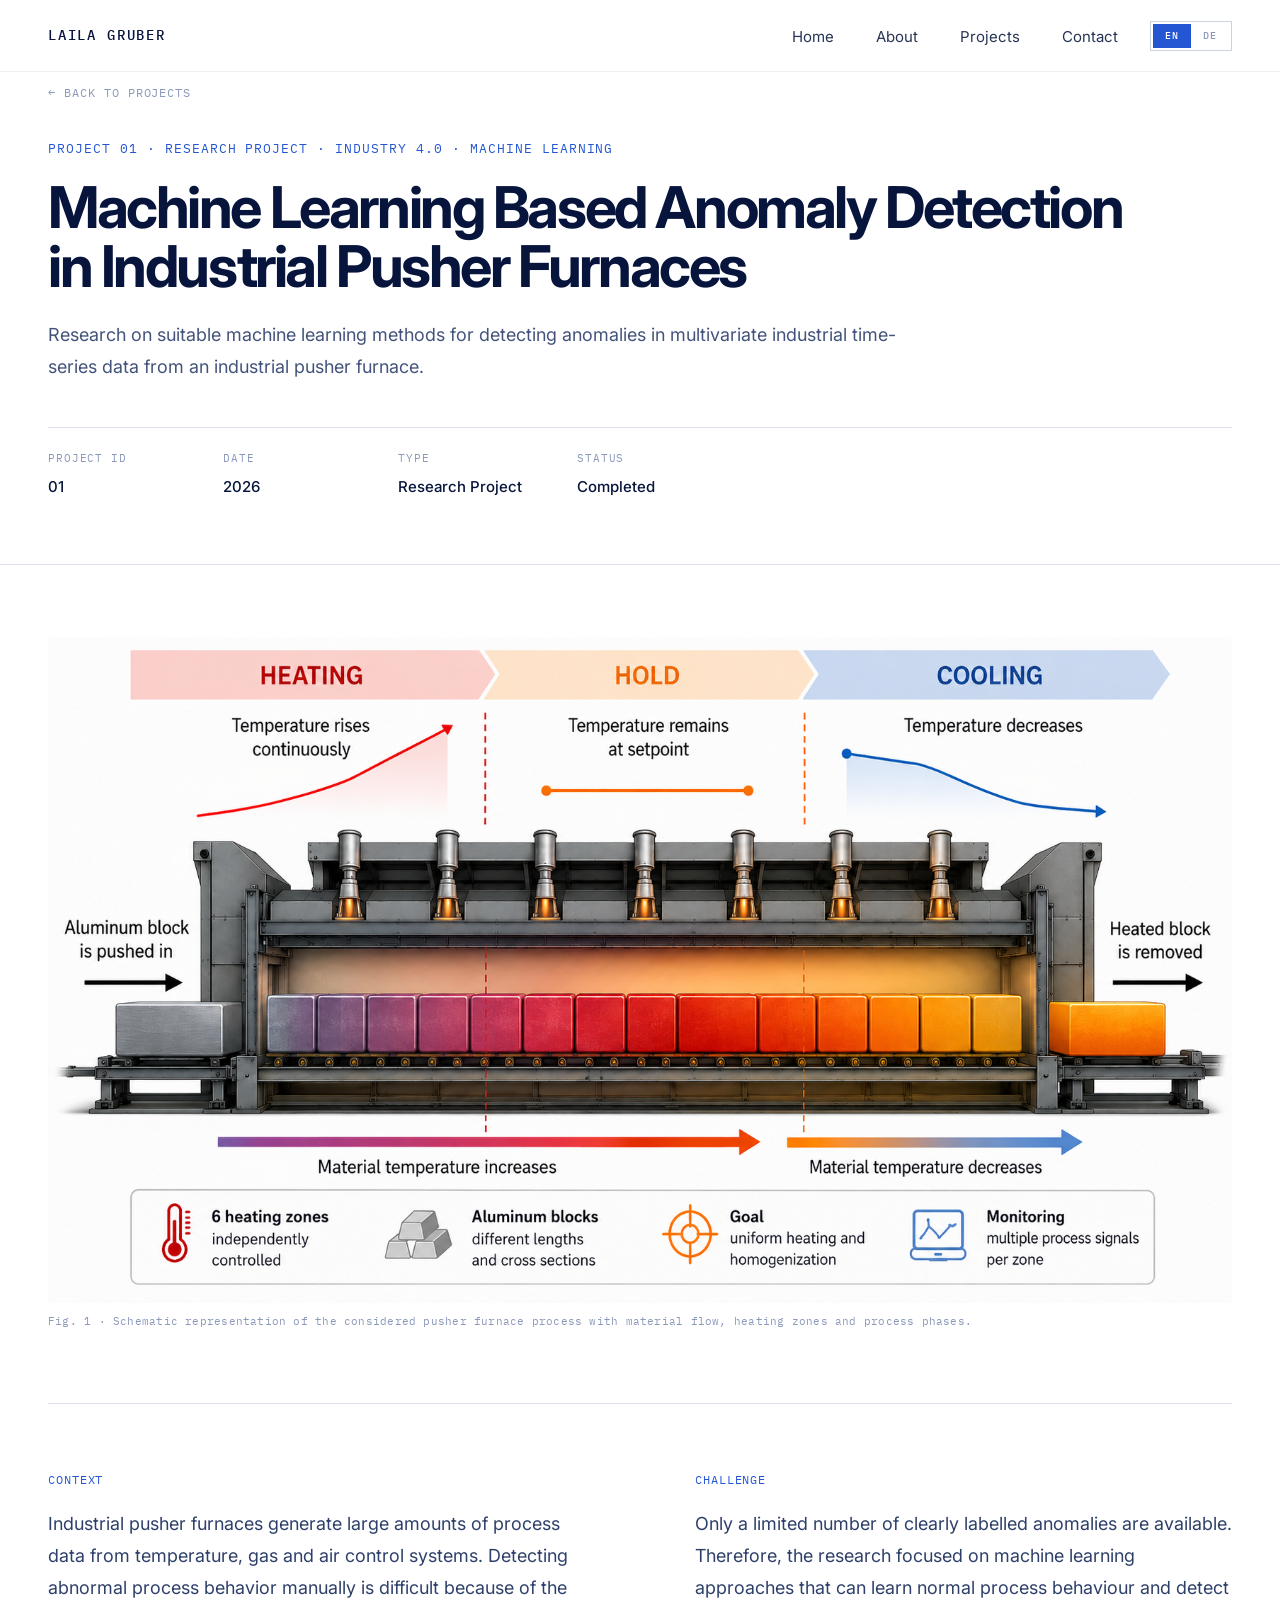
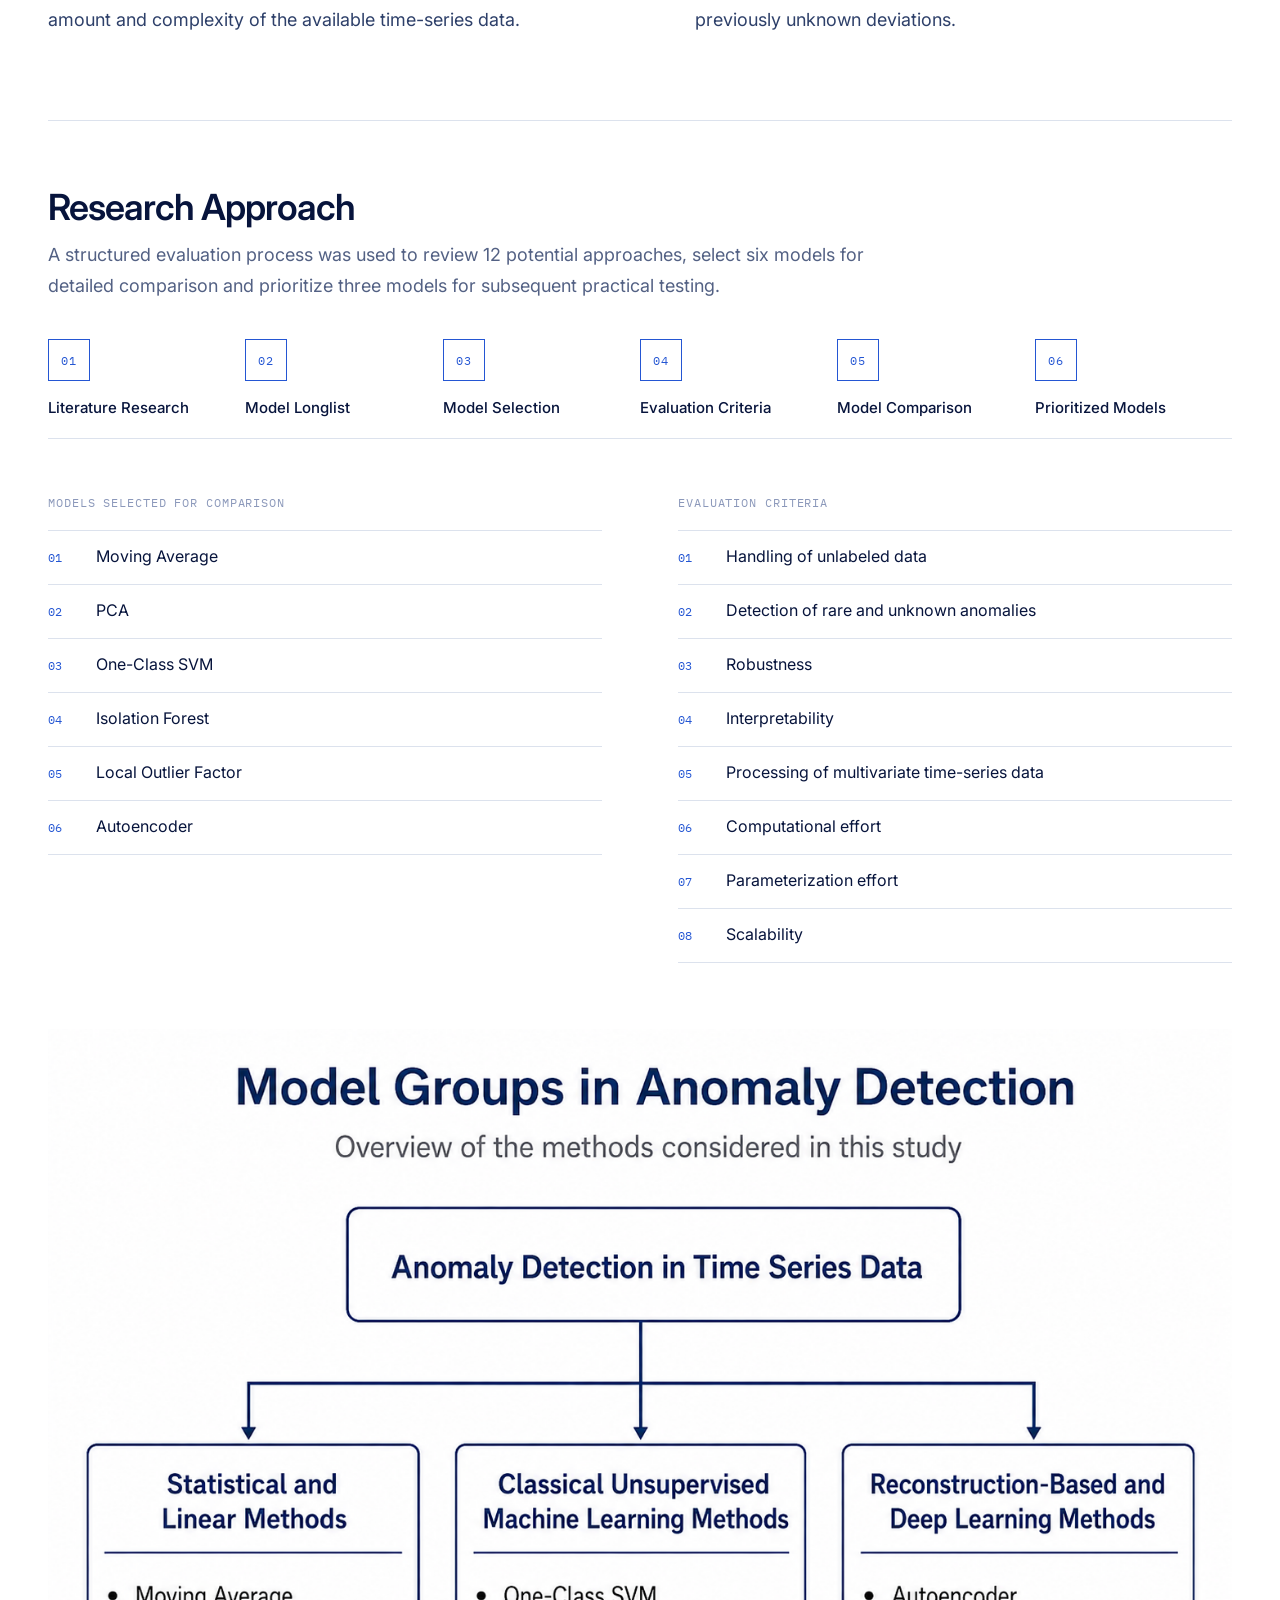
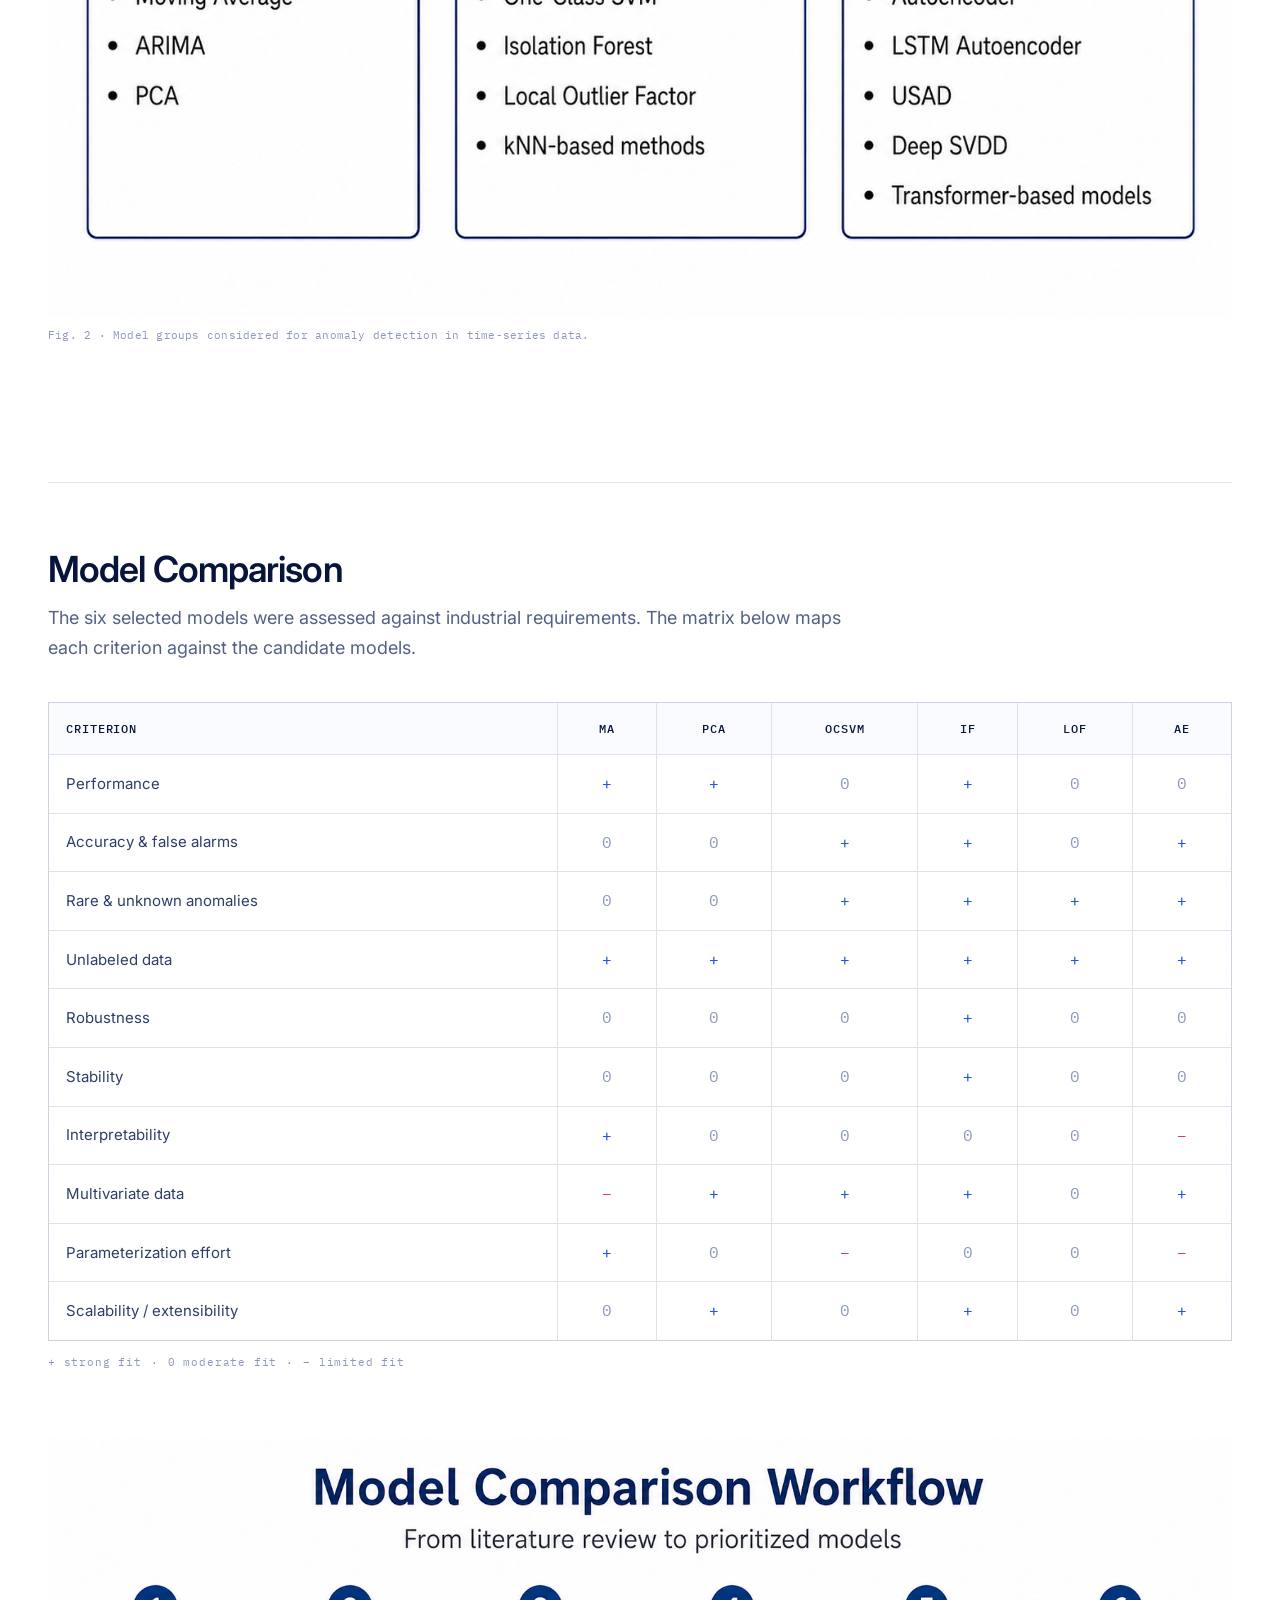
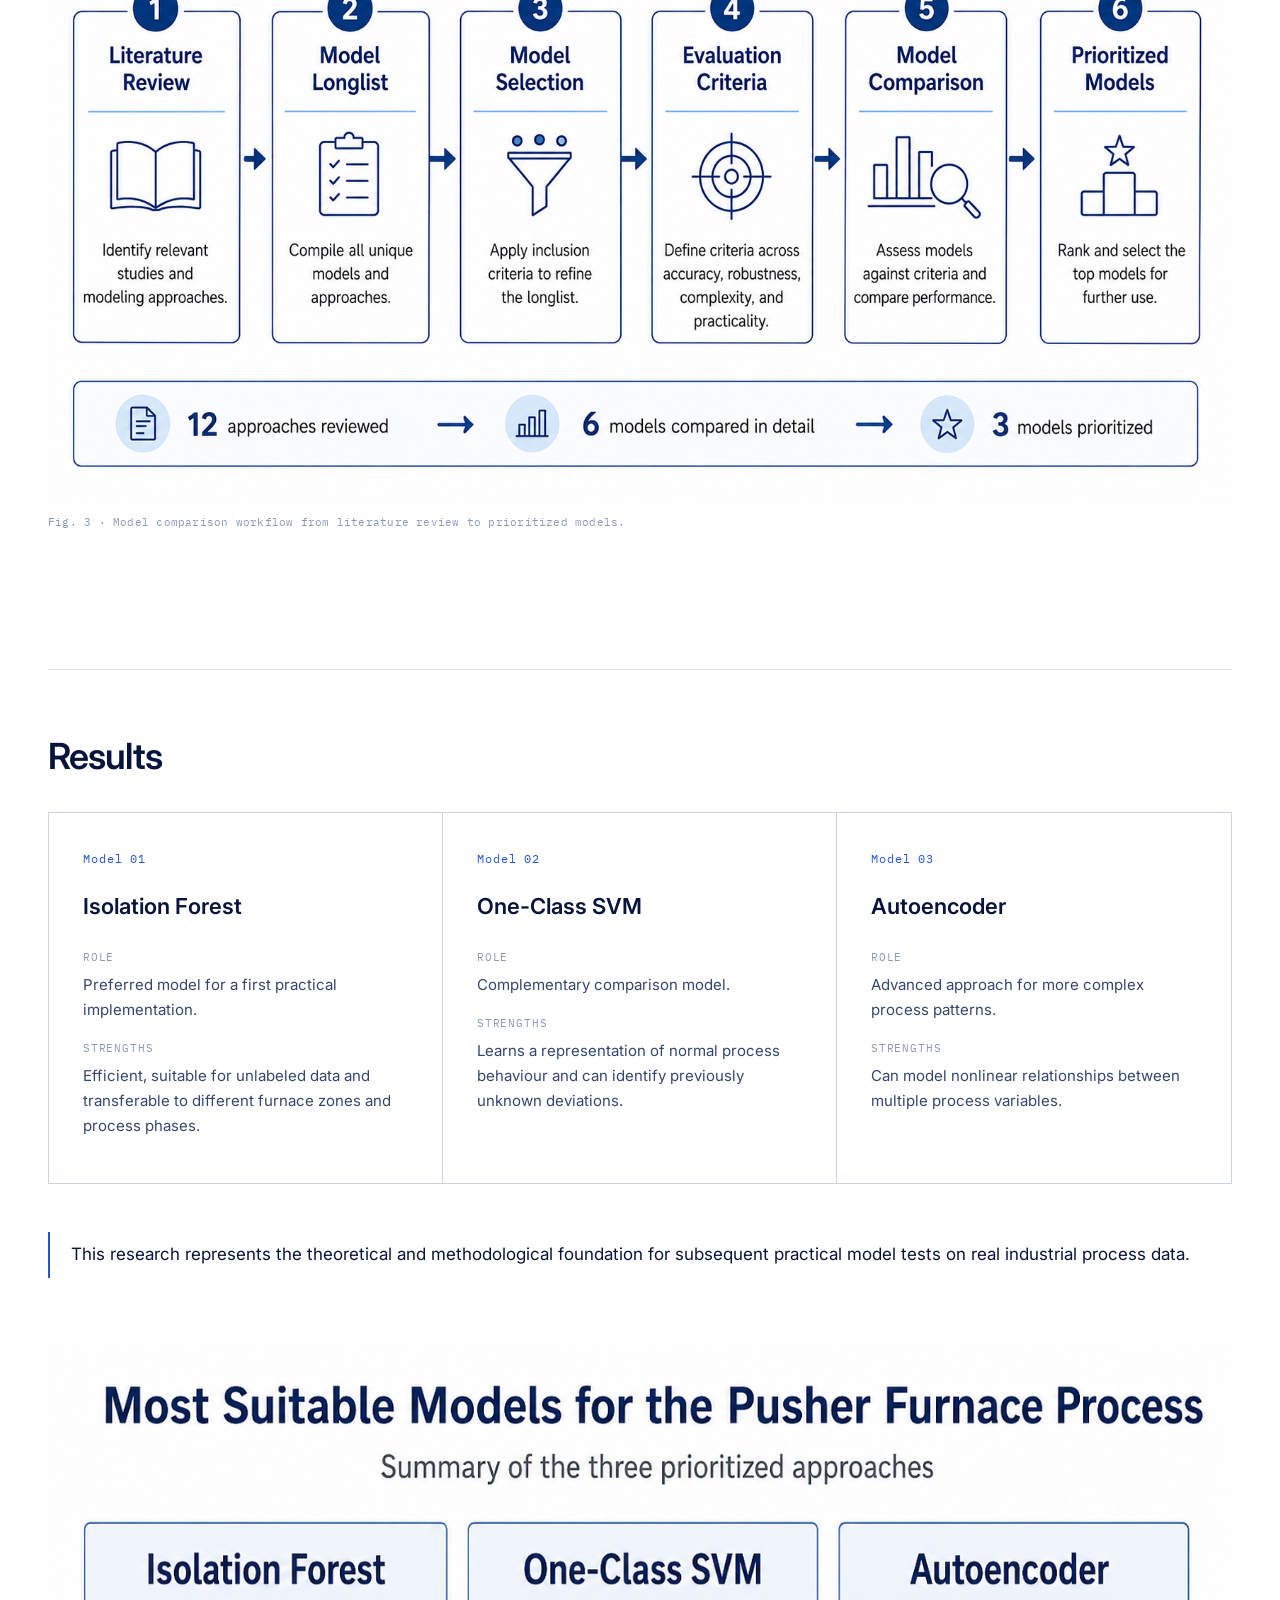
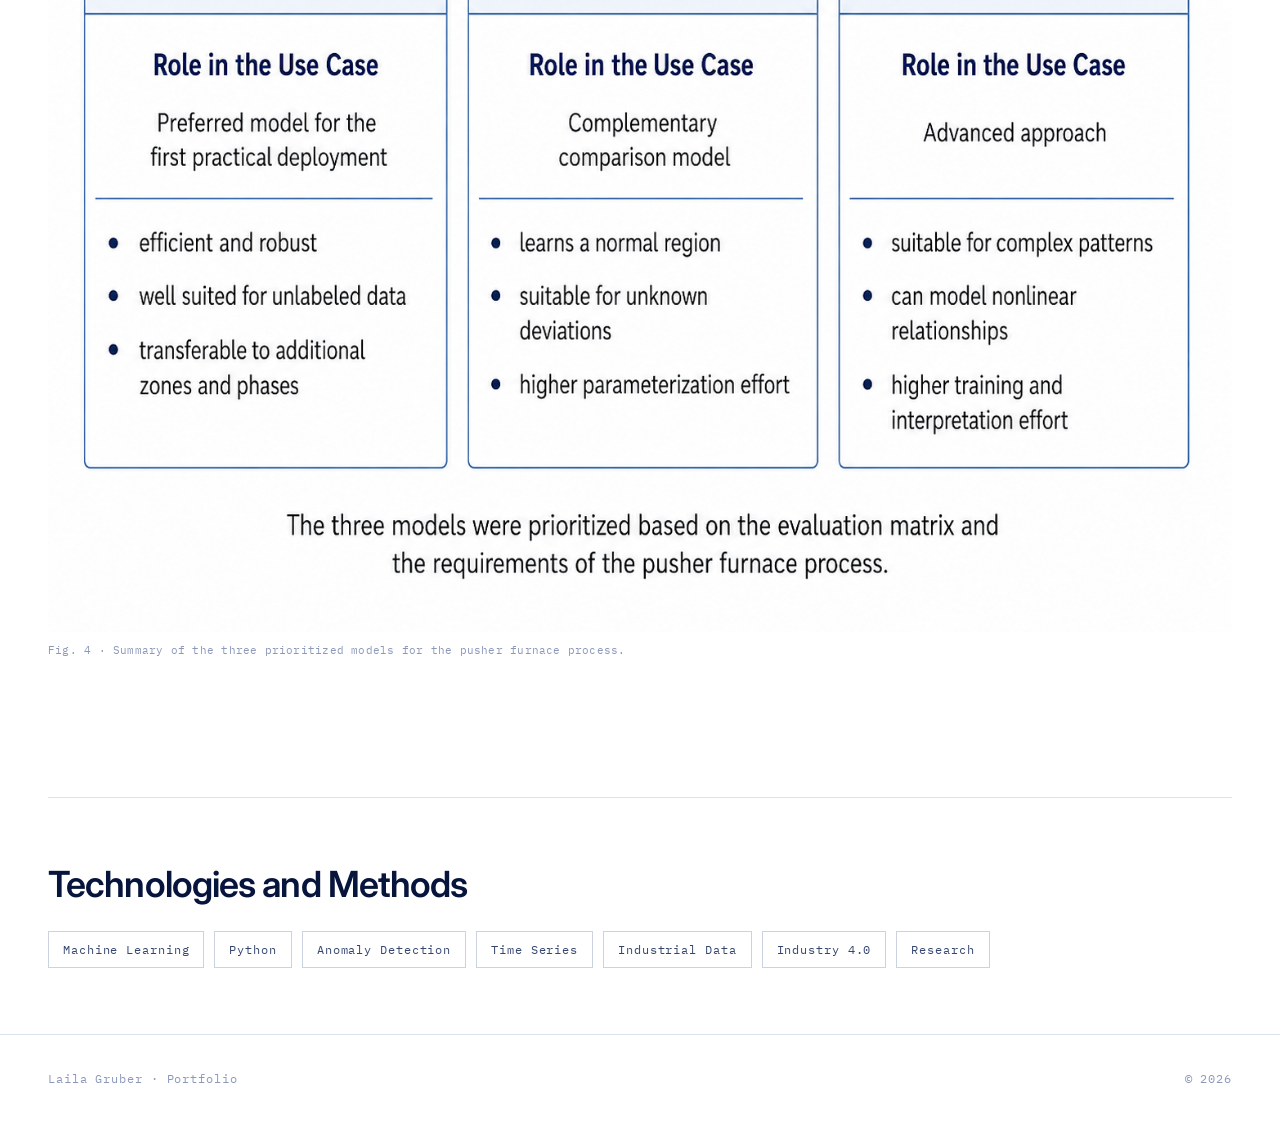
==== commit 1ec4903e: "englisch fixed" ====
--- a/project-01.html
+++ b/project-01.html
@@ -1,40 +1,40 @@
 <!DOCTYPE html>
 
-<html lang="de">
+<html lang="en">
 <head>
 <meta charset="utf-8"/>
 <meta content="width=device-width, initial-scale=1" name="viewport"/>
 <meta content="no-cache, no-store, must-revalidate" http-equiv="Cache-Control"/>
 <meta content="no-cache" http-equiv="Pragma"/>
 <meta content="0" http-equiv="Expires"/>
-<meta content="Machine-Learning-basierte Anomalieerkennung in industriellen Stoßöfen · Forschungsprojekt von Laila Gruber." name="description"/>
+<meta content="Machine Learning Based Anomaly Detection in Industrial Pusher Furnaces · Research project by Laila Gruber." name="description"/>
 <title>Projekt 01 · Laila Gruber</title>
-<link href="styles.css" rel="stylesheet"/>
+<link href="styles.css?v=4" rel="stylesheet"/>
 </head>
 <body data-page="project">
 <header class="site-header">
 <div class="shell header-inner">
 <a class="brand" href="index.html">LAILA GRUBER</a>
 <div class="header-tools"><nav aria-label="Primary navigation" class="nav">
-<a data-i18n="nav.home" href="index.html">Start</a>
-<a data-i18n="nav.about" href="index.html#about">Über mich</a>
-<a data-i18n="nav.projects" href="index.html#projects">Projekte</a>
-<a data-i18n="nav.contact" href="index.html#contact">Kontakt</a>
-</nav><div aria-label="Language selection" class="language-switch" role="group"><button aria-pressed="true" class="lang-btn active" data-lang="de" type="button">DE</button><span aria-hidden="true" class="lang-separator">/</span><button aria-pressed="false" class="lang-btn" data-lang="en" type="button">EN</button></div></div>
+<a data-i18n="nav.home" href="index.html">Home</a>
+<a data-i18n="nav.about" href="index.html#about">About</a>
+<a data-i18n="nav.projects" href="index.html#projects">Projects</a>
+<a data-i18n="nav.contact" href="index.html#contact">Contact</a>
+</nav><div aria-label="Language selection" class="language-switch" role="group"><button aria-pressed="true" class="lang-btn active" data-lang="en" type="button">EN</button><button aria-pressed="false" class="lang-btn" data-lang="de" type="button">DE</button></div></div>
 </div>
 </header>
 <main class="project-page">
 <section class="project-intro section-white">
 <div class="shell">
-<a class="back-link mono" data-i18n="project.back" href="index.html#projects">← ZURÜCK ZU DEN PROJEKTEN</a>
-<div class="project-eyebrow mono" data-i18n="project.eyebrow">PROJEKT 01 · FORSCHUNGSPROJEKT · INDUSTRIE 4.0 · MACHINE LEARNING</div>
-<h1 data-i18n="project.title">Machine-Learning-basierte Anomalieerkennung in industriellen Stoßöfen</h1>
-<p class="project-lead" data-i18n="project.lead">Untersuchung geeigneter Machine-Learning-Verfahren zur Erkennung von Anomalien in multivariaten Zeitreihendaten eines industriellen Stoßofens.</p>
+<a class="back-link mono" data-i18n="project.back" href="index.html#projects">← BACK TO PROJECTS</a>
+<div class="project-eyebrow mono" data-i18n="project.eyebrow">PROJECT 01 · RESEARCH PROJECT · INDUSTRY 4.0 · MACHINE LEARNING</div>
+<h1 data-i18n="project.title">Machine Learning Based Anomaly Detection in Industrial Pusher Furnaces</h1>
+<p class="project-lead" data-i18n="project.lead">Research on suitable machine learning methods for detecting anomalies in multivariate industrial time-series data from an industrial pusher furnace.</p>
 <div class="meta-row">
-<div><span class="mono" data-i18n="project.meta.id">PROJEKT ID</span><strong data-i18n="project.meta.id.value">01</strong></div>
-<div><span class="mono" data-i18n="project.meta.date">JAHR</span><strong data-i18n="project.meta.date.value">2026</strong></div>
-<div><span class="mono" data-i18n="project.meta.type">TYP</span><strong data-i18n="project.meta.type.value">Forschungsprojekt</strong></div>
-<div><span class="mono" data-i18n="project.meta.status">STATUS</span><strong data-i18n="project.meta.status.value">Abgeschlossen</strong></div>
+<div><span class="mono" data-i18n="project.meta.id">PROJECT ID</span><strong data-i18n="project.meta.id.value">01</strong></div>
+<div><span class="mono" data-i18n="project.meta.date">DATE</span><strong data-i18n="project.meta.date.value">2026</strong></div>
+<div><span class="mono" data-i18n="project.meta.type">TYPE</span><strong data-i18n="project.meta.type.value">Research Project</strong></div>
+<div><span class="mono" data-i18n="project.meta.status">STATUS</span><strong data-i18n="project.meta.status.value">Completed</strong></div>
 </div>
 </div>
 </section>
@@ -42,26 +42,26 @@
 <div class="shell project-shell">
 <figure class="project-figure">
 <div class="project-image"><img alt="Schematic representation of the pusher furnace process" src="assets/figure-01-pusher-furnace-process.png"/></div>
-<figcaption class="figure-caption" data-i18n="project.fig1">Abb. 1 · Schematische Darstellung des betrachteten Stoßofenprozesses mit Materialfluss, Heizzonen und Prozessphasen.</figcaption>
+<figcaption class="figure-caption" data-i18n="project.fig1">Fig. 1 · Schematic representation of the considered pusher furnace process with material flow, heating zones and process phases.</figcaption>
 </figure>
 <section class="context-grid lined-section">
-<div><div class="project-mini mono" data-i18n="project.context.label">KONTEXT</div><p data-i18n="project.context.text">Industrielle Stoßöfen erzeugen große Mengen an Prozessdaten aus Temperatur-, Gas- und Luftregelung. Auffälliges Prozessverhalten darin manuell zu erkennen, ist aufgrund der Datenmenge und der komplexen Zeitreihen nur schwer praktikabel.</p></div>
-<div><div class="project-mini mono" data-i18n="project.challenge.label">HERAUSFORDERUNG</div><p data-i18n="project.challenge.text">Eindeutig gelabelte Anomalien stehen nur in begrenztem Umfang zur Verfügung. Im Mittelpunkt standen deshalb Verfahren, die das Normalverhalten aus den vorhandenen Daten lernen und auch bislang unbekannte Abweichungen erkennen können.</p></div>
+<div><div class="project-mini mono" data-i18n="project.context.label">CONTEXT</div><p data-i18n="project.context.text">Industrial pusher furnaces generate large amounts of process data from temperature, gas and air control systems. Detecting abnormal process behavior manually is difficult because of the amount and complexity of the available time-series data.</p></div>
+<div><div class="project-mini mono" data-i18n="project.challenge.label">CHALLENGE</div><p data-i18n="project.challenge.text">Only a limited number of clearly labelled anomalies are available. Therefore, the research focused on machine learning approaches that can learn normal process behaviour and detect previously unknown deviations.</p></div>
 </section>
 <section class="approach-block lined-section">
-<h2 data-i18n="project.approach.title">Vorgehensweise</h2>
-<p class="section-intro" data-i18n="project.approach.intro">In einem strukturierten Auswahlprozess wurden zunächst 12 mögliche Ansätze betrachtet. Sechs Modelle wurden anschließend detailliert verglichen, daraus wurden drei Verfahren für die praktische Erprobung priorisiert.</p>
+<h2 data-i18n="project.approach.title">Research Approach</h2>
+<p class="section-intro" data-i18n="project.approach.intro">A structured evaluation process was used to review 12 potential approaches, select six models for detailed comparison and prioritize three models for subsequent practical testing.</p>
 <div class="process-row">
-<div><span class="step-box mono">01</span><strong data-i18n="project.approach.step1">Literaturrecherche</strong></div>
-<div><span class="step-box mono">02</span><strong data-i18n="project.approach.step2">Modell-Longlist</strong></div>
-<div><span class="step-box mono">03</span><strong data-i18n="project.approach.step3">Modellauswahl</strong></div>
-<div><span class="step-box mono">04</span><strong data-i18n="project.approach.step4">Bewertungskriterien</strong></div>
-<div><span class="step-box mono">05</span><strong data-i18n="project.approach.step5">Modellvergleich</strong></div>
-<div><span class="step-box mono">06</span><strong data-i18n="project.approach.step6">Priorisierte Modelle</strong></div>
+<div><span class="step-box mono">01</span><strong data-i18n="project.approach.step1">Literature Research</strong></div>
+<div><span class="step-box mono">02</span><strong data-i18n="project.approach.step2">Model Longlist</strong></div>
+<div><span class="step-box mono">03</span><strong data-i18n="project.approach.step3">Model Selection</strong></div>
+<div><span class="step-box mono">04</span><strong data-i18n="project.approach.step4">Evaluation Criteria</strong></div>
+<div><span class="step-box mono">05</span><strong data-i18n="project.approach.step5">Model Comparison</strong></div>
+<div><span class="step-box mono">06</span><strong data-i18n="project.approach.step6">Prioritized Models</strong></div>
 </div>
 <div class="lists-grid">
 <div>
-<h3 class="mono" data-i18n="project.models.heading">MODELLE IM VERGLEICH</h3>
+<h3 class="mono" data-i18n="project.models.heading">MODELS SELECTED FOR COMPARISON</h3>
 <ol class="indexed-list">
 <li><span>01</span>Moving Average</li>
 <li><span>02</span>PCA</li>
@@ -72,66 +72,66 @@
 </ol>
 </div>
 <div>
-<h3 class="mono" data-i18n="project.criteria.heading">BEWERTUNGSKRITERIEN</h3>
+<h3 class="mono" data-i18n="project.criteria.heading">EVALUATION CRITERIA</h3>
 <ol class="indexed-list">
-<li><span>01</span><div data-i18n="project.criteria.1">Umgang mit ungelabelten Daten</div></li>
-<li><span>02</span><div data-i18n="project.criteria.2">Erkennung seltener und unbekannter Anomalien</div></li>
-<li><span>03</span><div data-i18n="project.criteria.3">Robustheit</div></li>
-<li><span>04</span><div data-i18n="project.criteria.4">Interpretierbarkeit</div></li>
-<li><span>05</span><div data-i18n="project.criteria.5">Verarbeitung multivariater Zeitreihendaten</div></li>
-<li><span>06</span><div data-i18n="project.criteria.6">Rechenaufwand</div></li>
-<li><span>07</span><div data-i18n="project.criteria.7">Parametrierungsaufwand</div></li>
-<li><span>08</span><div data-i18n="project.criteria.8">Skalierbarkeit</div></li>
+<li><span>01</span><div data-i18n="project.criteria.1">Handling of unlabeled data</div></li>
+<li><span>02</span><div data-i18n="project.criteria.2">Detection of rare and unknown anomalies</div></li>
+<li><span>03</span><div data-i18n="project.criteria.3">Robustness</div></li>
+<li><span>04</span><div data-i18n="project.criteria.4">Interpretability</div></li>
+<li><span>05</span><div data-i18n="project.criteria.5">Processing of multivariate time-series data</div></li>
+<li><span>06</span><div data-i18n="project.criteria.6">Computational effort</div></li>
+<li><span>07</span><div data-i18n="project.criteria.7">Parameterization effort</div></li>
+<li><span>08</span><div data-i18n="project.criteria.8">Scalability</div></li>
 </ol>
 </div>
 </div>
 </section>
 <figure class="project-figure lined-section no-top-pad">
 <div class="project-image"><img alt="Model groups considered for anomaly detection in time-series data" src="assets/figure-02-model-groups.png"/></div>
-<figcaption class="figure-caption" data-i18n="project.fig2">Abb. 2 · Modellgruppen, die für die Anomalieerkennung in Zeitreihendaten betrachtet wurden.</figcaption>
+<figcaption class="figure-caption" data-i18n="project.fig2">Fig. 2 · Model groups considered for anomaly detection in time-series data.</figcaption>
 </figure>
 <section class="comparison-block lined-section">
-<h2 data-i18n="project.comparison.title">Modellvergleich</h2>
-<p class="section-intro" data-i18n="project.comparison.intro">Die sechs ausgewählten Modelle wurden anhand der für den industriellen Einsatz relevanten Anforderungen bewertet. Die Matrix zeigt die Einschätzung der einzelnen Verfahren je Kriterium.</p>
+<h2 data-i18n="project.comparison.title">Model Comparison</h2>
+<p class="section-intro" data-i18n="project.comparison.intro">The six selected models were assessed against industrial requirements. The matrix below maps each criterion against the candidate models.</p>
 <div class="table-wrap">
 <table class="matrix">
-<thead><tr><th data-i18n="project.matrix.criterion">KRITERIUM</th><th>MA</th><th>PCA</th><th>OCSVM</th><th>IF</th><th>LOF</th><th>AE</th></tr></thead>
+<thead><tr><th data-i18n="project.matrix.criterion">CRITERION</th><th>MA</th><th>PCA</th><th>OCSVM</th><th>IF</th><th>LOF</th><th>AE</th></tr></thead>
 <tbody>
-<tr><td data-i18n="project.matrix.row1">Leistungsfähigkeit</td><td class="plus">+</td><td class="plus">+</td><td>0</td><td class="plus">+</td><td>0</td><td>0</td></tr>
-<tr><td data-i18n="project.matrix.row2">Genauigkeit &amp; Fehlalarme</td><td>0</td><td>0</td><td class="plus">+</td><td class="plus">+</td><td>0</td><td class="plus">+</td></tr>
-<tr><td data-i18n="project.matrix.row3">Seltene &amp; unbekannte Anomalien</td><td>0</td><td>0</td><td class="plus">+</td><td class="plus">+</td><td class="plus">+</td><td class="plus">+</td></tr>
-<tr><td data-i18n="project.matrix.row4">Ungelabelte Daten</td><td class="plus">+</td><td class="plus">+</td><td class="plus">+</td><td class="plus">+</td><td class="plus">+</td><td class="plus">+</td></tr>
-<tr><td data-i18n="project.matrix.row5">Robustheit</td><td>0</td><td>0</td><td>0</td><td class="plus">+</td><td>0</td><td>0</td></tr>
-<tr><td data-i18n="project.matrix.row6">Stabilität</td><td>0</td><td>0</td><td>0</td><td class="plus">+</td><td>0</td><td>0</td></tr>
-<tr><td data-i18n="project.matrix.row7">Interpretierbarkeit</td><td class="plus">+</td><td>0</td><td>0</td><td>0</td><td>0</td><td class="minus">−</td></tr>
-<tr><td data-i18n="project.matrix.row8">Multivariate Daten</td><td class="minus">−</td><td class="plus">+</td><td class="plus">+</td><td class="plus">+</td><td>0</td><td class="plus">+</td></tr>
-<tr><td data-i18n="project.matrix.row9">Parametrierungsaufwand</td><td class="plus">+</td><td>0</td><td class="minus">−</td><td>0</td><td>0</td><td class="minus">−</td></tr>
-<tr><td data-i18n="project.matrix.row10">Skalierbarkeit / Erweiterbarkeit</td><td>0</td><td class="plus">+</td><td>0</td><td class="plus">+</td><td>0</td><td class="plus">+</td></tr>
+<tr><td data-i18n="project.matrix.row1">Performance</td><td class="plus">+</td><td class="plus">+</td><td>0</td><td class="plus">+</td><td>0</td><td>0</td></tr>
+<tr><td data-i18n="project.matrix.row2">Accuracy &amp; false alarms</td><td>0</td><td>0</td><td class="plus">+</td><td class="plus">+</td><td>0</td><td class="plus">+</td></tr>
+<tr><td data-i18n="project.matrix.row3">Rare &amp; unknown anomalies</td><td>0</td><td>0</td><td class="plus">+</td><td class="plus">+</td><td class="plus">+</td><td class="plus">+</td></tr>
+<tr><td data-i18n="project.matrix.row4">Unlabeled data</td><td class="plus">+</td><td class="plus">+</td><td class="plus">+</td><td class="plus">+</td><td class="plus">+</td><td class="plus">+</td></tr>
+<tr><td data-i18n="project.matrix.row5">Robustness</td><td>0</td><td>0</td><td>0</td><td class="plus">+</td><td>0</td><td>0</td></tr>
+<tr><td data-i18n="project.matrix.row6">Stability</td><td>0</td><td>0</td><td>0</td><td class="plus">+</td><td>0</td><td>0</td></tr>
+<tr><td data-i18n="project.matrix.row7">Interpretability</td><td class="plus">+</td><td>0</td><td>0</td><td>0</td><td>0</td><td class="minus">−</td></tr>
+<tr><td data-i18n="project.matrix.row8">Multivariate data</td><td class="minus">−</td><td class="plus">+</td><td class="plus">+</td><td class="plus">+</td><td>0</td><td class="plus">+</td></tr>
+<tr><td data-i18n="project.matrix.row9">Parameterization effort</td><td class="plus">+</td><td>0</td><td class="minus">−</td><td>0</td><td>0</td><td class="minus">−</td></tr>
+<tr><td data-i18n="project.matrix.row10">Scalability / extensibility</td><td>0</td><td class="plus">+</td><td>0</td><td class="plus">+</td><td>0</td><td class="plus">+</td></tr>
 </tbody>
 </table>
 </div>
-<div class="matrix-legend mono"><span data-i18n="project.legend.plus">+ gute Eignung</span><span>·</span><span data-i18n="project.legend.zero">0 mittlere Eignung</span><span>·</span><span data-i18n="project.legend.minus">− eingeschränkte Eignung</span></div>
+<div class="matrix-legend mono"><span data-i18n="project.legend.plus">+ strong fit</span><span>·</span><span data-i18n="project.legend.zero">0 moderate fit</span><span>·</span><span data-i18n="project.legend.minus">− limited fit</span></div>
 </section>
 <figure class="project-figure lined-section no-top-pad">
 <div class="project-image"><img alt="Model comparison workflow from literature review to prioritized models" src="assets/figure-03-model-comparison-workflow.png"/></div>
-<figcaption class="figure-caption" data-i18n="project.fig3">Abb. 3 · Ablauf des Modellvergleichs von der Literaturrecherche bis zu den priorisierten Modellen.</figcaption>
+<figcaption class="figure-caption" data-i18n="project.fig3">Fig. 3 · Model comparison workflow from literature review to prioritized models.</figcaption>
 </figure>
 <section class="results-block lined-section">
-<h2 data-i18n="project.results.title">Ergebnisse</h2>
+<h2 data-i18n="project.results.title">Results</h2>
 <div class="results-grid">
-<article><div class="model-no mono" data-i18n="project.results.1.model">Modell 01</div><h3>Isolation Forest</h3><div class="result-k mono" data-i18n="project.results.1.roleLabel">ROLLE</div><p data-i18n="project.results.1.role">Bevorzugter Ansatz für eine erste praktische Umsetzung.</p><div class="result-k mono" data-i18n="project.results.1.strengthLabel">STÄRKEN</div><p data-i18n="project.results.1.strength">Effizient, für ungelabelte Daten gut geeignet und auf weitere Ofenzonen und Prozessphasen übertragbar.</p></article>
-<article><div class="model-no mono" data-i18n="project.results.2.model">Modell 02</div><h3>One-Class SVM</h3><div class="result-k mono" data-i18n="project.results.2.roleLabel">ROLLE</div><p data-i18n="project.results.2.role">Ergänzendes Vergleichsmodell.</p><div class="result-k mono" data-i18n="project.results.2.strengthLabel">STÄRKEN</div><p data-i18n="project.results.2.strength">Lernt den Bereich des Normalverhaltens und kann dadurch auch bislang unbekannte Abweichungen erkennen.</p></article>
-<article><div class="model-no mono" data-i18n="project.results.3.model">Modell 03</div><h3>Autoencoder</h3><div class="result-k mono" data-i18n="project.results.3.roleLabel">ROLLE</div><p data-i18n="project.results.3.role">Weiterführender Ansatz für komplexere Prozessmuster.</p><div class="result-k mono" data-i18n="project.results.3.strengthLabel">STÄRKEN</div><p data-i18n="project.results.3.strength">Kann nichtlineare Zusammenhänge zwischen mehreren Prozessgrößen abbilden.</p></article>
+<article><div class="model-no mono" data-i18n="project.results.1.model">Model 01</div><h3>Isolation Forest</h3><div class="result-k mono" data-i18n="project.results.1.roleLabel">ROLE</div><p data-i18n="project.results.1.role">Preferred model for a first practical implementation.</p><div class="result-k mono" data-i18n="project.results.1.strengthLabel">STRENGTHS</div><p data-i18n="project.results.1.strength">Efficient, suitable for unlabeled data and transferable to different furnace zones and process phases.</p></article>
+<article><div class="model-no mono" data-i18n="project.results.2.model">Model 02</div><h3>One-Class SVM</h3><div class="result-k mono" data-i18n="project.results.2.roleLabel">ROLE</div><p data-i18n="project.results.2.role">Complementary comparison model.</p><div class="result-k mono" data-i18n="project.results.2.strengthLabel">STRENGTHS</div><p data-i18n="project.results.2.strength">Learns a representation of normal process behaviour and can identify previously unknown deviations.</p></article>
+<article><div class="model-no mono" data-i18n="project.results.3.model">Model 03</div><h3>Autoencoder</h3><div class="result-k mono" data-i18n="project.results.3.roleLabel">ROLE</div><p data-i18n="project.results.3.role">Advanced approach for more complex process patterns.</p><div class="result-k mono" data-i18n="project.results.3.strengthLabel">STRENGTHS</div><p data-i18n="project.results.3.strength">Can model nonlinear relationships between multiple process variables.</p></article>
 </div>
-<p class="foundation-note" data-i18n="project.foundation">Diese Forschungsarbeit bildet die theoretische und methodische Grundlage für die anschließenden praktischen Modelltests mit realen industriellen Prozessdaten.</p>
+<p class="foundation-note" data-i18n="project.foundation">This research represents the theoretical and methodological foundation for subsequent practical model tests on real industrial process data.</p>
 </section>
 <figure class="project-figure lined-section no-top-pad">
 <div class="project-image"><img alt="Three prioritized models for the pusher furnace process" src="assets/figure-04-prioritized-models.png"/></div>
-<figcaption class="figure-caption" data-i18n="project.fig4">Abb. 4 · Zusammenfassung der drei priorisierten Modelle für den Stoßofenprozess.</figcaption>
+<figcaption class="figure-caption" data-i18n="project.fig4">Fig. 4 · Summary of the three prioritized models for the pusher furnace process.</figcaption>
 </figure>
 <section class="tech-block lined-section">
-<h2 data-i18n="project.tech.title">Technologien und Methoden</h2>
-<div class="tech-tags"><span data-i18n="project.tech.1">Machine Learning</span><span data-i18n="project.tech.2">Python</span><span data-i18n="project.tech.3">Anomalieerkennung</span><span data-i18n="project.tech.4">Zeitreihen</span><span data-i18n="project.tech.5">Industrielle Prozessdaten</span><span data-i18n="project.tech.6">Industrie 4.0</span><span data-i18n="project.tech.7">Forschung</span></div>
+<h2 data-i18n="project.tech.title">Technologies and Methods</h2>
+<div class="tech-tags"><span data-i18n="project.tech.1">Machine Learning</span><span data-i18n="project.tech.2">Python</span><span data-i18n="project.tech.3">Anomaly Detection</span><span data-i18n="project.tech.4">Time Series</span><span data-i18n="project.tech.5">Industrial Data</span><span data-i18n="project.tech.6">Industry 4.0</span><span data-i18n="project.tech.7">Research</span></div>
 </section>
 </div>
 </section>
@@ -139,6 +139,6 @@
 <footer class="footer">
 <div class="shell footer-inner mono"><span>Laila Gruber · Portfolio</span><span>© <span id="year">2026</span></span></div>
 </footer>
-<script src="script.js"></script>
+<script src="script.js?v=4"></script>
 </body>
 </html>
--- a/styles.css
+++ b/styles.css
@@ -798,60 +798,73 @@
 .header-tools {
   display: flex;
   align-items: center;
-  gap: 34px;
+  gap: 32px;
 }
 
 .language-switch {
-  display: flex;
-  align-items: center;
-  gap: 6px;
-  white-space: nowrap;
-  font-family: var(--mono);
-  font-size: 11px;
+  display: inline-grid;
+  grid-template-columns: repeat(2, 38px);
+  height: 30px;
+  padding: 2px;
+  align-items: stretch;
+  border: 1px solid var(--line-strong);
+  background: #fff;
+  font-family: var(--mono);
+  font-size: 10px;
   letter-spacing: .08em;
-  color: var(--muted);
 }
 
 .lang-btn {
   appearance: none;
+  -webkit-appearance: none;
+  width: 38px;
+  height: 24px;
+  margin: 0;
+  padding: 0;
   border: 0;
+  border-radius: 0;
   background: transparent;
-  padding: 5px 2px;
-  color: var(--muted);
-  font: inherit;
-  letter-spacing: inherit;
+  color: var(--muted);
+  font-family: var(--mono);
+  font-size: 10px;
+  font-weight: 500;
+  letter-spacing: .08em;
+  line-height: 24px;
+  text-align: center;
   cursor: pointer;
-  transition: color .18s ease;
-}
-
-.lang-btn:hover,
+  transition: background-color .18s ease, color .18s ease;
+}
+
+.lang-btn:hover:not(.active) {
+  color: var(--ink);
+  background: var(--soft);
+}
+
 .lang-btn.active {
-  color: var(--blue);
-}
-
-.lang-btn.active {
-  font-weight: 500;
-}
-
-.lang-separator {
-  color: var(--line-strong);
+  color: #fff;
+  background: var(--blue);
+}
+
+.lang-btn:focus-visible {
+  outline: 2px solid #9fb3ed;
+  outline-offset: 2px;
 }
 
 @media (max-width: 820px) {
   .header-tools {
-    gap: 22px;
+    gap: 18px;
   }
 }
 
 @media (max-width: 620px) {
   .header-tools {
     display: flex;
-    align-items: flex-start;
+    align-items: center;
     justify-content: space-between;
-    gap: 18px;
+    gap: 16px;
   }
 
   .language-switch {
-    padding-top: 1px;
+    margin-top: 0;
   }
 }
